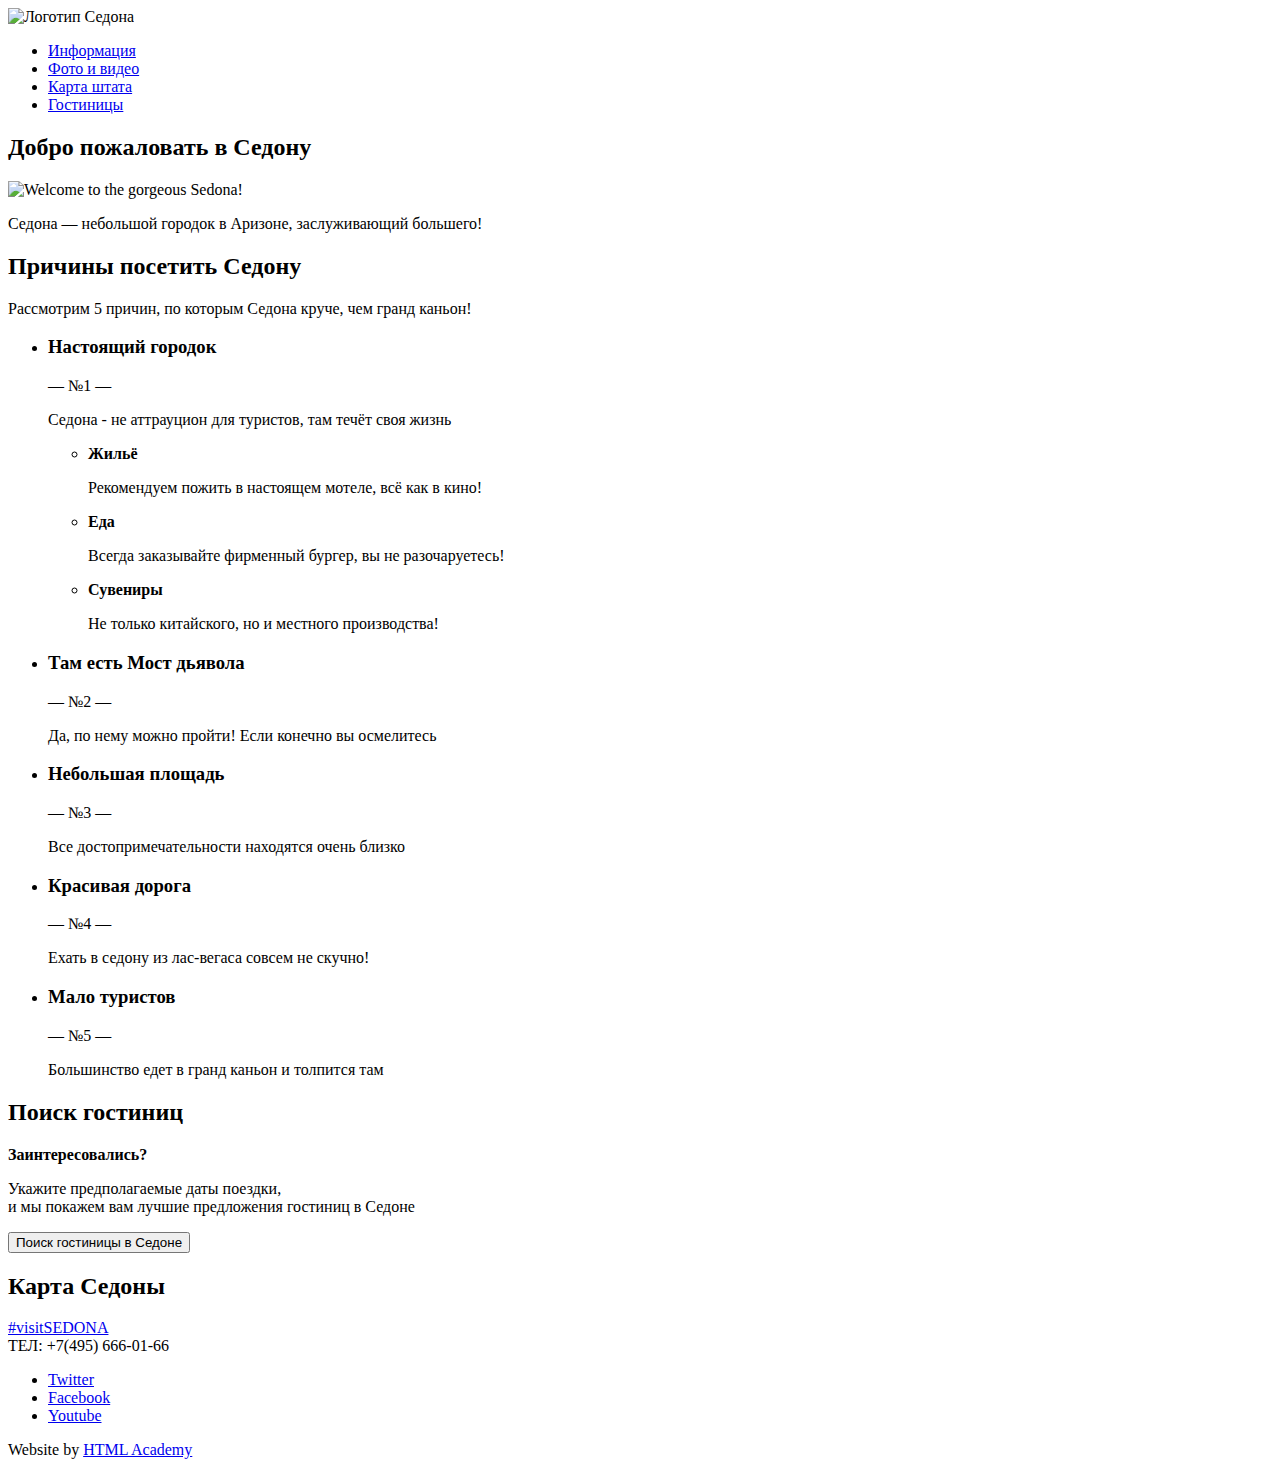
==== index.html @ b5a7c12e "добавляет разметку основных страниц" ====
<!DOCTYPE html>
<html lang="ru">
  <head>
    <meta charset="utf-8">
    <title>HTML Academy: Седона</title>
  </head>
  <body>
    <header>
      <nav>
        <a>
          <img src="img/index-logo.svg" alt="Логотип Седона">
        </a>
        <ul>
          <li><a href="blank.html">Информация</a></li>
          <li><a href="blank.html">Фото и видео</a></li>
          <li><a href="blank.html">Карта штата</a></li>
          <li><a href="hotels.html">Гостиницы</a></li>
        </ul>
      </nav>
    </header>
    <main>
      <section>
        <h2>Добро пожаловать в Седону</h2>
        <img src="img/slogan.png" alt="Welcome to the gorgeous Sedona!">
        <p>Седона — небольшой городок в Аризоне, заслуживающий большего!</p>
      </section>
      <section>
        <h2>Причины посетить Седону</h2>
        <p>Рассмотрим 5 причин, по которым Седона круче, чем гранд каньон!</p>
        <ul>
          <li>
            <h3>Настоящий городок</h3>
            <p>— №1 —</p>
            <p>Седона - не аттрауцион для туристов, там течёт своя жизнь</p>
            <ul>
              <li>
                <b>Жильё</b>
                <p>Рекомендуем пожить в настоящем мотеле, всё как в кино!</p>
              </li>
              <li>
                <b>Еда</b>
                <p>Всегда заказывайте фирменный бургер, вы не разочаруетесь!</p>
              </li>
              <li>
                <b>Сувениры</b>
                <p>Не только китайского, но и местного производства!</p>
              </li>
            </ul>
          </li>
          <li>
            <h3>Там есть Мост дьявола</h3>
            <p>— №2 —</p>
            <p>Да, по нему можно пройти! Если конечно вы осмелитесь</p>
          </li>
          <li>
            <h3>Небольшая площадь</h3>
            <p>— №3 —</p>
            <p>Все достопримечательности находятся очень близко</p>
          </li>
          <li>
            <h3>Красивая дорога</h3>
            <p>— №4 —</p>
            <p>Ехать в седону из лас-вегаса совсем не скучно!</p>
          </li>
          <li>
            <h3>Мало туристов</h3>
            <p>— №5 —</p>
            <p>Большинство едет в гранд каньон и толпится там</p>
          </li>
        </ul>
      </section>
      <section>
        <h2>Поиск гостиниц</h2>
        <b>Заинтересовались?</b>
        <p>Укажите предполагаемые даты поездки,<br> и мы покажем вам лучшие предложения гостиниц в Седоне</p>
        <button type="button">Поиск гостиницы в Седоне</button>
        <form>
          <!--здесь будет форма поиска гостиницы-->
        </form>
      </section>
      <section>
        <h2>Карта Седоны</h2>
      </section>
    </main>
    <footer>
      <p><a href="#">#visitSEDONA</a><br>ТЕЛ: +7(495) 666-01-66</p>
      <div>
        <ul>
          <li>
            <a href="#">Twitter</a>
          </li>
          <li>
            <a href="#">Facebook</a>
          </li>
          <li>
            <a href="#">Youtube</a>
          </li>
        </ul>
      </div>
      <p>Website by <a href="https://htmlacademy.ru">HTML Academy</a></p>
    </footer>
  </body>
</html>
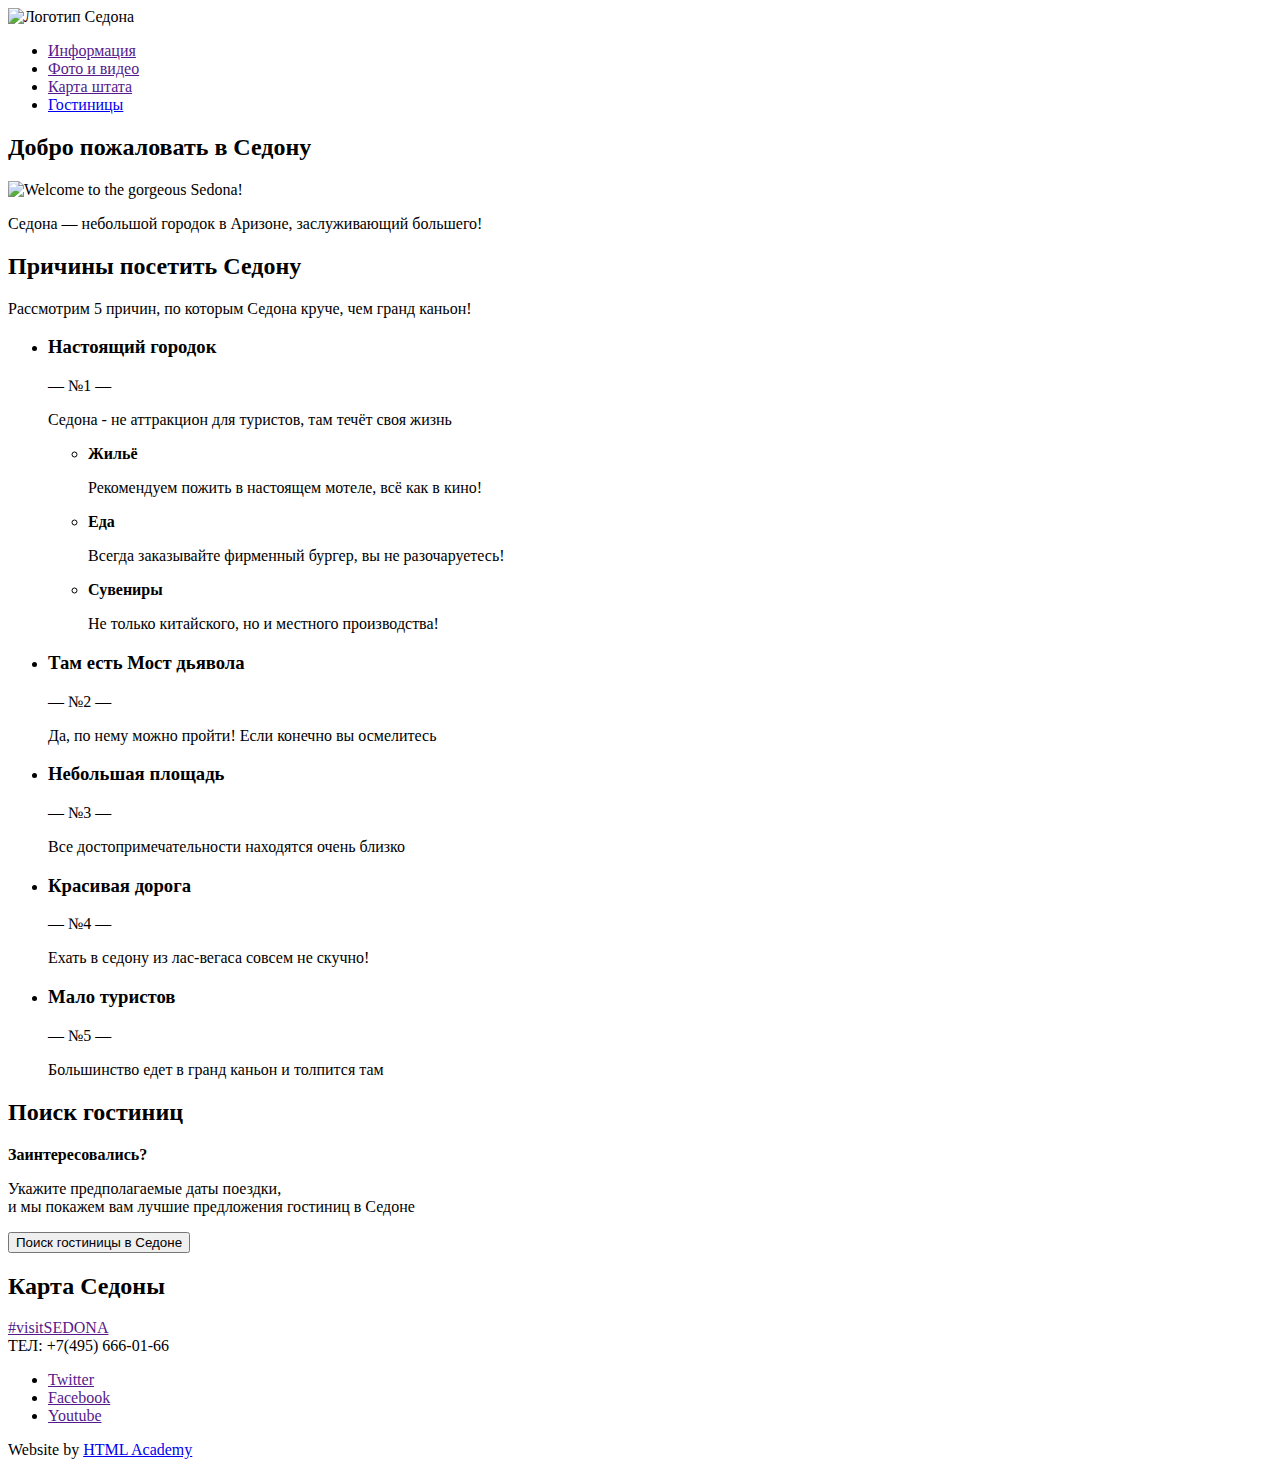
==== commit 894ecacb: "исправляет ссылки, обосабливает текст внутри 1 пункта списка" ====
--- a/index.html
+++ b/index.html
@@ -11,9 +11,9 @@
           <img src="img/index-logo.svg" alt="Логотип Седона">
         </a>
         <ul>
-          <li><a href="blank.html">Информация</a></li>
-          <li><a href="blank.html">Фото и видео</a></li>
-          <li><a href="blank.html">Карта штата</a></li>
+          <li><a href="">Информация</a></li>
+          <li><a href="">Фото и видео</a></li>
+          <li><a href="">Карта штата</a></li>
           <li><a href="hotels.html">Гостиницы</a></li>
         </ul>
       </nav>
@@ -29,9 +29,11 @@
         <p>Рассмотрим 5 причин, по которым Седона круче, чем гранд каньон!</p>
         <ul>
           <li>
-            <h3>Настоящий городок</h3>
-            <p>— №1 —</p>
-            <p>Седона - не аттрауцион для туристов, там течёт своя жизнь</p>
+            <div>
+              <h3>Настоящий городок</h3>
+              <p>— №1 —</p>
+              <p>Седона - не аттракцион для туристов, там течёт своя жизнь</p>
+            </div>
             <ul>
               <li>
                 <b>Жильё</b>
@@ -83,21 +85,21 @@
       </section>
     </main>
     <footer>
-      <p><a href="#">#visitSEDONA</a><br>ТЕЛ: +7(495) 666-01-66</p>
+      <p><a href="">#visitSEDONA</a><br>ТЕЛ: +7(495) 666-01-66</p>
       <div>
         <ul>
           <li>
-            <a href="#">Twitter</a>
+            <a href="">Twitter</a>
           </li>
           <li>
-            <a href="#">Facebook</a>
+            <a href="">Facebook</a>
           </li>
           <li>
-            <a href="#">Youtube</a>
+            <a href="">Youtube</a>
           </li>
         </ul>
       </div>
-      <p>Website by <a href="https://htmlacademy.ru">HTML Academy</a></p>
+      <p>Website by <a href="https://htmlacademy.ru/intensive/htmlcss">HTML Academy</a></p>
     </footer>
   </body>
 </html>
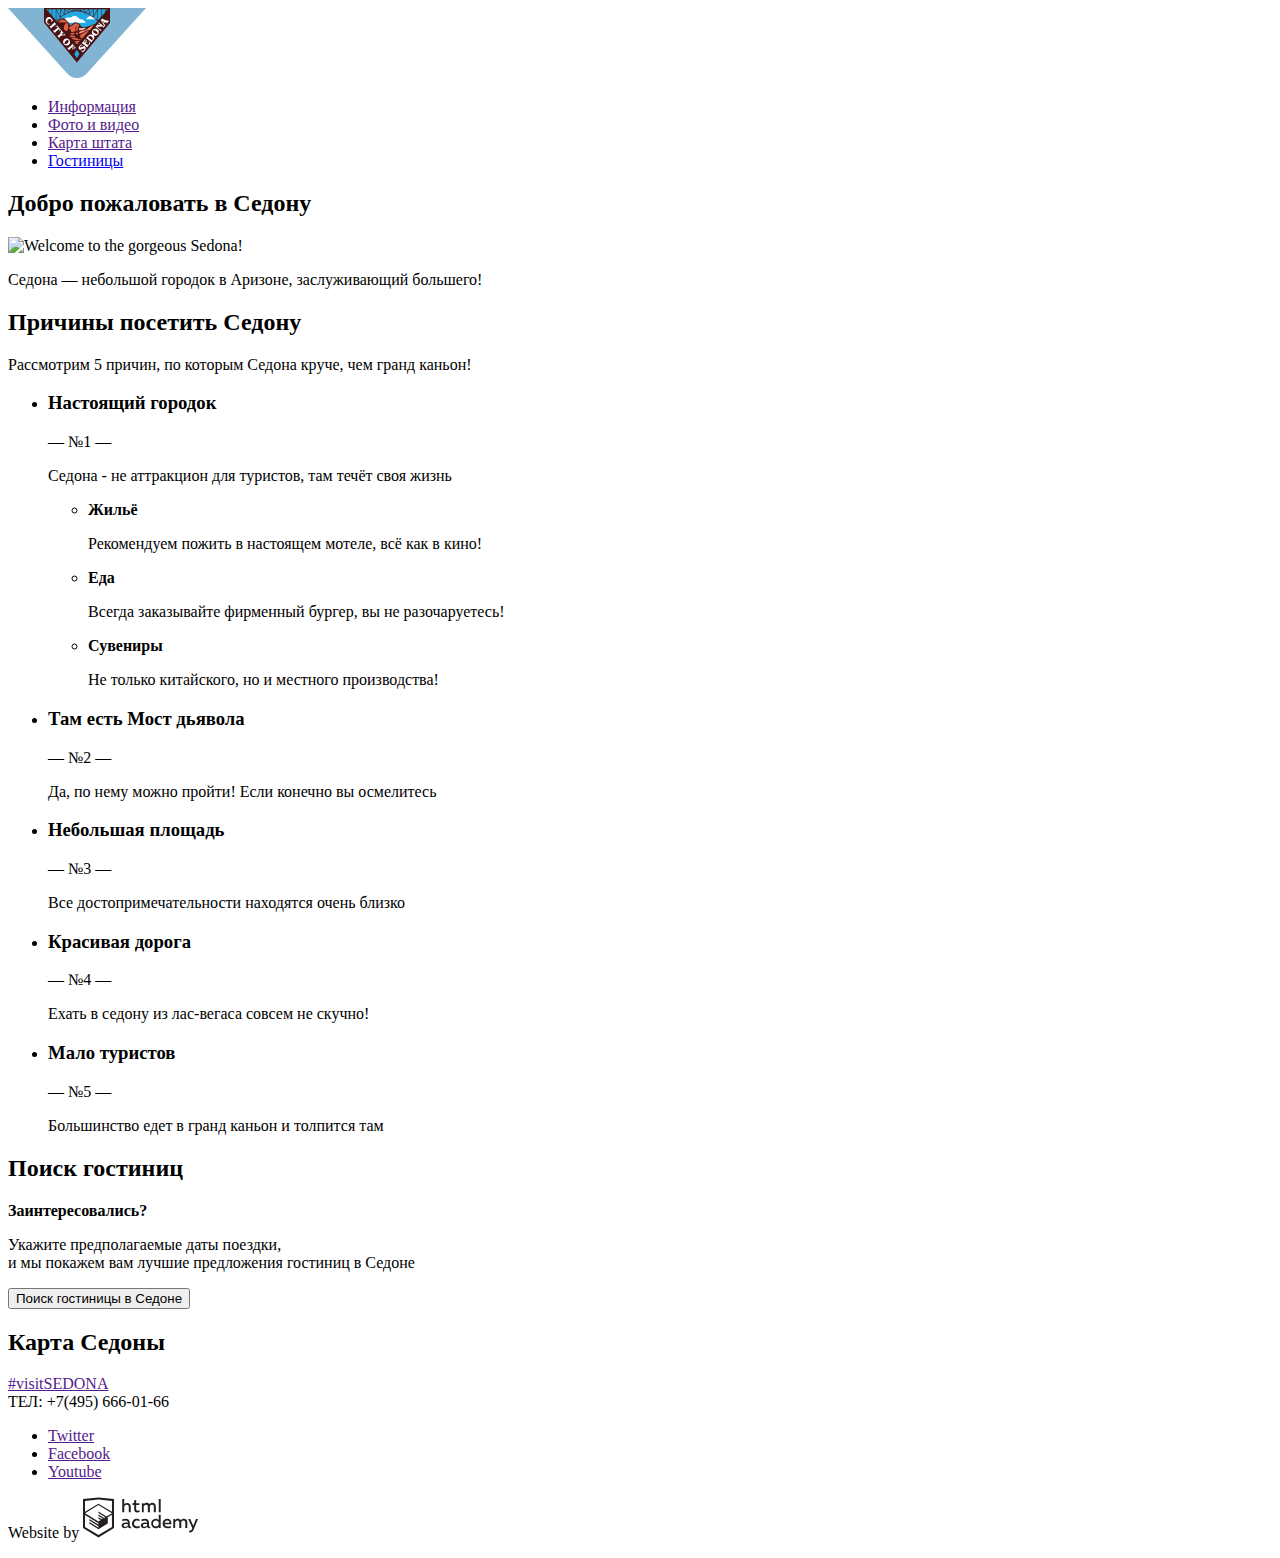
==== commit 6467e7e9: "Добавляет контекстные изображения" ====
--- a/index.html
+++ b/index.html
@@ -8,7 +8,7 @@
     <header>
       <nav>
         <a>
-          <img src="img/index-logo.svg" alt="Логотип Седона">
+          <img src="img/logo.svg" width="138" height="70" alt="Логотип Седона">
         </a>
         <ul>
           <li><a href="">Информация</a></li>
@@ -99,7 +99,7 @@
           </li>
         </ul>
       </div>
-      <p>Website by <a href="https://htmlacademy.ru/intensive/htmlcss">HTML Academy</a></p>
+      <p>Website by <a href="https://htmlacademy.ru/intensive/htmlcss"><img src="img/logo-htmlacademy.svg" width="115" height="41" alt="HTML Academy"></a></p>
     </footer>
   </body>
 </html>
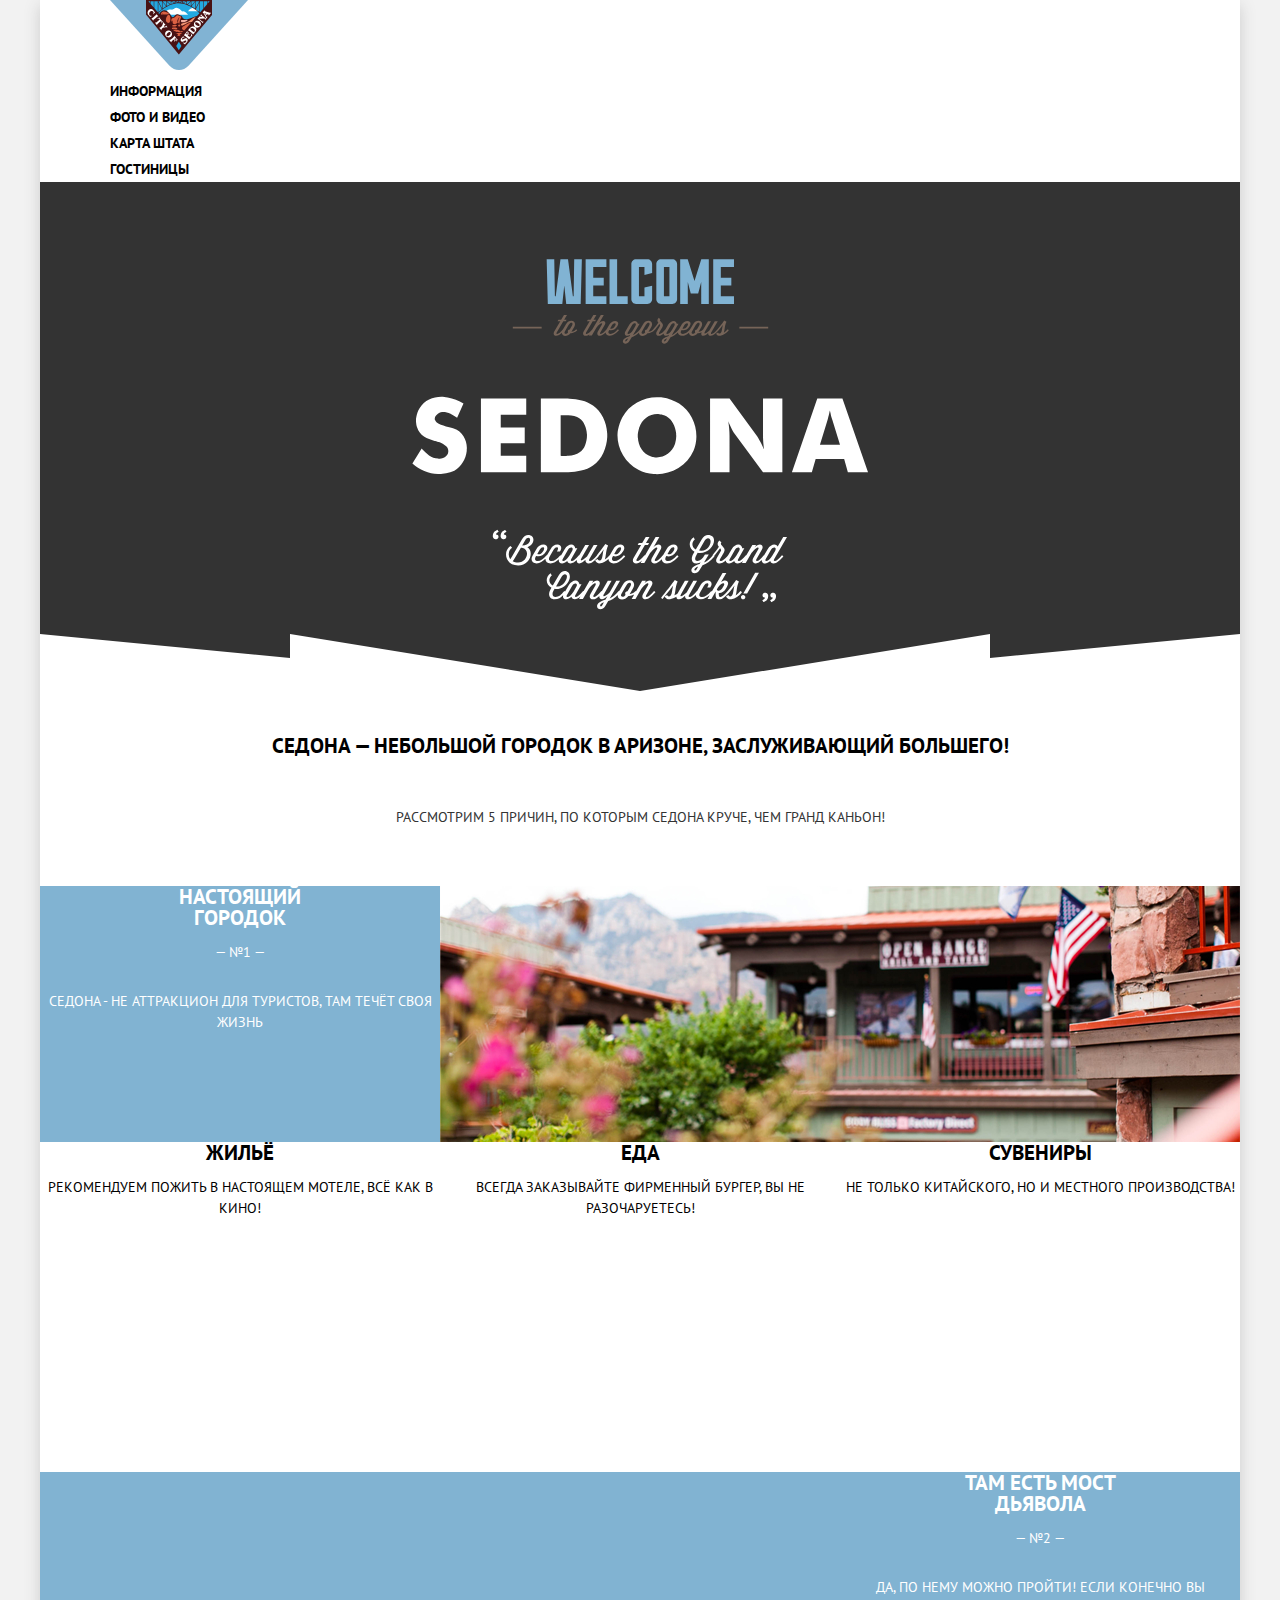
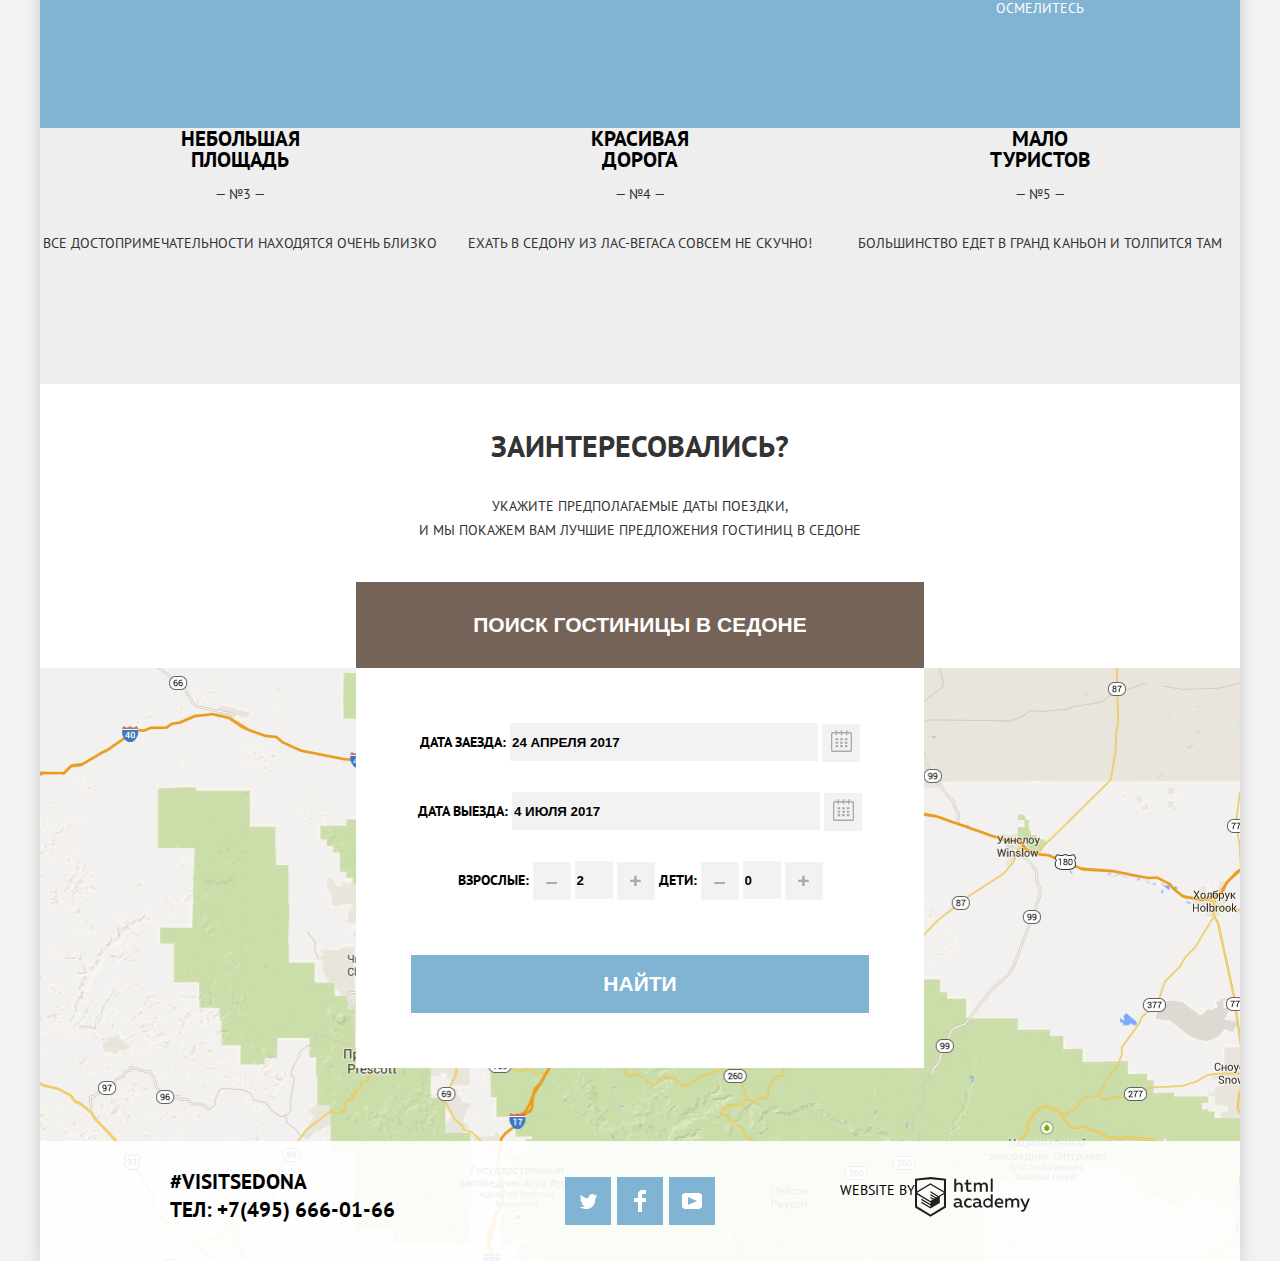
==== commit 053df016: "размечает сетку страниц" ====
--- a/index.html
+++ b/index.html
@@ -1,105 +1,172 @@
 <!DOCTYPE html>
-<html lang="ru">
+<html class="page" lang="ru">
   <head>
     <meta charset="utf-8">
     <title>HTML Academy: Седона</title>
+    <link href="https://fonts.googleapis.com/css2?family=PT+Sans:wght@400;700&display=swap" rel="stylesheet">
+    <link rel="stylesheet" href="css/normalize.css">
+    <link rel="stylesheet" href="css/style.css">
   </head>
-  <body>
-    <header>
-      <nav>
-        <a>
-          <img src="img/logo.svg" width="138" height="70" alt="Логотип Седона">
-        </a>
-        <ul>
-          <li><a href="">Информация</a></li>
-          <li><a href="">Фото и видео</a></li>
-          <li><a href="">Карта штата</a></li>
-          <li><a href="hotels.html">Гостиницы</a></li>
-        </ul>
-      </nav>
+  <body class="page-body">
+    <header class="main-header">
+      <div class="container">
+        <nav class="main-navigation">
+          <a class="main-header-logo">
+            <img src="img/logo.svg" width="138" height="70" alt="Логотип Седона">
+          </a>
+          <ul class="site-navigation">
+            <li><a class="link" href="#">Информация</a></li>
+            <li><a class="link" href="#">Фото и видео</a></li>
+            <li><a class="link" href="#">Карта штата</a></li>
+            <li><a class="link" href="hotels.html">Гостиницы</a></li>
+          </ul>
+        </nav>
+      </div>
     </header>
-    <main>
-      <section>
-        <h2>Добро пожаловать в Седону</h2>
-        <img src="img/slogan.png" alt="Welcome to the gorgeous Sedona!">
-        <p>Седона — небольшой городок в Аризоне, заслуживающий большего!</p>
+    <main class="main-page">
+      <h1 class="visually-hidden">Туризм в городке Седона, Аризона</h1>
+      <section class="promo">
+        <h2 class="visually-hidden">Добро пожаловать в Седону</h2>
+        <img src="img/welcome.svg" width="457" height="351" alt="Welcome to the gorgeous Sedona">
       </section>
-      <section>
-        <h2>Причины посетить Седону</h2>
-        <p>Рассмотрим 5 причин, по которым Седона круче, чем гранд каньон!</p>
-        <ul>
-          <li>
-            <div>
-              <h3>Настоящий городок</h3>
-              <p>— №1 —</p>
-              <p>Седона - не аттракцион для туристов, там течёт своя жизнь</p>
+      <section class="features">
+        <div class="container-page-width">
+          <h2>Седона — небольшой городок в Аризоне, заслуживающий большего!</h2>
+          <p class="reasons">Рассмотрим 5 причин, по которым Седона круче, чем гранд каньон!</p>
+          <ul class="features-list">
+            <li class="features-list-item accented-feature">
+              <div class="feature-text">
+                <h3>Настоящий городок</h3>
+                <p>— №1 —</p>
+                <p>Седона - не аттракцион для туристов, там течёт своя жизнь</p>
+              </div>
+              <ul class="subfeature-list">
+                <li class="subfeature-list-item">
+                  <h4>Жильё</h4>
+                  <p>Рекомендуем пожить в настоящем мотеле, всё как в кино!</p>
+                </li>
+                <li class="subfeature-list-item">
+                  <h4>Еда</h4>
+                  <p>Всегда заказывайте фирменный бургер, вы не разочаруетесь!</p>
+                </li>
+                <li class="subfeature-list-item">
+                  <h4>Сувениры</h4>
+                  <p>Не только китайского, но и местного производства!</p>
+                </li>
+              </ul>
+            </li>
+            <li class="features-list-item accented-feature">
+              <h3>Там есть Мост дьявола</h3>
+              <p>— №2 —</p>
+              <p>Да, по нему можно пройти! Если конечно вы осмелитесь</p>
+           </li>
+            <li class="features-list-item">
+              <h3>Небольшая площадь</h3>
+              <p>— №3 —</p>
+              <p>Все достопримечательности находятся очень близко</p>
+            </li>
+            <li class="features-list-item">
+              <h3>Красивая дорога</h3>
+              <p>— №4 —</p>
+              <p>Ехать в седону из лас-вегаса совсем не скучно!</p>
+            </li>
+            <li class="features-list-item">
+              <h3>Мало туристов</h3>
+              <p>— №5 —</p>
+              <p>Большинство едет в гранд каньон и толпится там</p>
+            </li>
+          </ul>
+        </div>
+      </section>
+      <section class="hotel-search">
+        <div class="container-hotel">
+          <h2 class="visually-hidden">Поиск гостиниц</h2>
+          <b>Заинтересовались?</b>
+          <p>Укажите предполагаемые даты поездки,<br> и мы покажем вам лучшие предложения гостиниц в Седоне</p>
+          <button class="btn btn-1 btn-open-search" type="button">Поиск гостиницы в Седоне</button>
+          <form class="search-form" action="https://echo.htmlacademy.ru/" method="GET">
+            <div class="search-form-fields">
+              <p>
+                <label for="check-in-date">Дата заезда:</label>
+                <input type="text" name="check-in" id="check-in-date" value="24 апреля 2017">
+                <button class="btn btn-calendar" type="button">
+                  <span class="visually-hidden">Календарь</span>
+                  <svg width="21" height="23" viewBox="0 0 21 23">
+                    <path fill="#A9A9A9" d="m16.406,3.02498l2.844999,0c0.966,0 1.749001,0.822 1.749001,1.837l0,16.30202c0,1.015001 -0.783001,1.836 -1.749001,1.836l-17.500999,0c-0.966,0 -1.75,-0.820999 -1.75,-1.836l0,-16.30202c0,-1.015 0.784,-1.837 1.75,-1.837l2.843,0l0,-1.377c0,-0.381 0.294,-0.688996 0.657,-0.688996c0.362,0 0.656,0.307996 0.656,0.688996l0,1.377l3.938,0l0,-1.377c0,-0.381 0.294,-0.688996 0.657001,-0.688996c0.361,0 0.655,0.307996 0.655,0.688996l0,1.377l3.938,0l0,-1.377c0,-0.381 0.293,-0.688996 0.656,-0.688996c0.362,0 0.656,0.307996 0.656,0.688996l0,1.377zm3.1586,18.459019c0.082001,-0.0861 0.1264,-0.201199 0.1234,-0.32l0.000999,0l0,-16.30202c0,-0.253 -0.195999,-0.459 -0.436998,-0.459l-2.845001,0l0,1.378c0,0.381 -0.293999,0.689 -0.655999,0.689c-0.363001,0 -0.656,-0.308 -0.656,-0.689l0,-1.378l-3.938001,0l0,1.378c0,0.381 -0.294,0.689 -0.655,0.689c-0.363,0 -0.657,-0.308 -0.657,-0.689l0,-1.378l-3.938,0l0,1.378c0,0.381 -0.294,0.689 -0.656,0.689c-0.363,0 -0.657,-0.308 -0.657,-0.689l0,-1.378l-2.844,0c-0.24737,0.00655 -0.44304,0.2116 -0.438,0.459l0,16.30202c-0.00504,0.2474 0.19063,0.4524 0.438,0.459l17.500999,0c0.118801,-0.002899 0.2316,-0.052898 0.313601,-0.139z" clip-rule="evenodd" fill-rule="evenodd"/>
+                    <path  fill="#A9A9A9" d="m4.59399,9.2251l2.625,0l0,2.066l-2.625,0l0,-2.066zm0,3.443001l2.625,0l0,2.066999l-2.625,0l0,-2.066999zm2.625,3.444l-2.625,0l0,2.066l2.625,0l0,-2.066zm1.969,0l2.62501,0l0,2.066l-2.62501,0l0,-2.066zm2.62501,-3.444l-2.62501,0l0,2.066999l2.62501,0l0,-2.066999zm-2.62501,-3.443001l2.62501,0l0,2.066l-2.62501,0l0,-2.066zm7.21801,6.887001l-2.625,0l0,2.066l2.625,0l0,-2.066zm-2.625,-3.444l2.625,0l0,2.066999l-2.625,0l0,-2.066999zm2.625,-3.443001l-2.625,0l0,2.066l2.625,0l0,-2.066z" clip-rule="evenodd" fill-rule="evenodd"/>
+                 </svg>
+                </button>
+              </p>
+              <p>
+                <label for="check-out-date">Дата выезда:</label>
+                <input type="text" name="check-out" id="check-out-date" value="4 июля 2017">
+                <button class="btn btn-calendar" type="button">
+                 <span class="visually-hidden">Календарь</span>
+                  <svg width="21" height="23" viewBox="0 0 21 23">
+                    <path fill="#A9A9A9" d="m16.406,3.02498l2.844999,0c0.966,0 1.749001,0.822 1.749001,1.837l0,16.30202c0,1.015001 -0.783001,1.836 -1.749001,1.836l-17.500999,0c-0.966,0 -1.75,-0.820999 -1.75,-1.836l0,-16.30202c0,-1.015 0.784,-1.837 1.75,-1.837l2.843,0l0,-1.377c0,-0.381 0.294,-0.688996 0.657,-0.688996c0.362,0 0.656,0.307996 0.656,0.688996l0,1.377l3.938,0l0,-1.377c0,-0.381 0.294,-0.688996 0.657001,-0.688996c0.361,0 0.655,0.307996 0.655,0.688996l0,1.377l3.938,0l0,-1.377c0,-0.381 0.293,-0.688996 0.656,-0.688996c0.362,0 0.656,0.307996 0.656,0.688996l0,1.377zm3.1586,18.459019c0.082001,-0.0861 0.1264,-0.201199 0.1234,-0.32l0.000999,0l0,-16.30202c0,-0.253 -0.195999,-0.459 -0.436998,-0.459l-2.845001,0l0,1.378c0,0.381 -0.293999,0.689 -0.655999,0.689c-0.363001,0 -0.656,-0.308 -0.656,-0.689l0,-1.378l-3.938001,0l0,1.378c0,0.381 -0.294,0.689 -0.655,0.689c-0.363,0 -0.657,-0.308 -0.657,-0.689l0,-1.378l-3.938,0l0,1.378c0,0.381 -0.294,0.689 -0.656,0.689c-0.363,0 -0.657,-0.308 -0.657,-0.689l0,-1.378l-2.844,0c-0.24737,0.00655 -0.44304,0.2116 -0.438,0.459l0,16.30202c-0.00504,0.2474 0.19063,0.4524 0.438,0.459l17.500999,0c0.118801,-0.002899 0.2316,-0.052898 0.313601,-0.139z" clip-rule="evenodd" fill-rule="evenodd"/>
+                    <path  fill="#A9A9A9" d="m4.59399,9.2251l2.625,0l0,2.066l-2.625,0l0,-2.066zm0,3.443001l2.625,0l0,2.066999l-2.625,0l0,-2.066999zm2.625,3.444l-2.625,0l0,2.066l2.625,0l0,-2.066zm1.969,0l2.62501,0l0,2.066l-2.62501,0l0,-2.066zm2.62501,-3.444l-2.62501,0l0,2.066999l2.62501,0l0,-2.066999zm-2.62501,-3.443001l2.62501,0l0,2.066l-2.62501,0l0,-2.066zm7.21801,6.887001l-2.625,0l0,2.066l2.625,0l0,-2.066zm-2.625,-3.444l2.625,0l0,2.066999l-2.625,0l0,-2.066999zm2.625,-3.443001l-2.625,0l0,2.066l2.625,0l0,-2.066z" clip-rule="evenodd" fill-rule="evenodd"/>
+                 </svg>
+                </button>
+             </p>
+              <p>
+                <label for="adults">Взрослые:</label>
+                <button class="btn btn-controls" type="button">&ndash;</button>
+                <input type="text" name="adults" id="adults" value="2">
+                <button class="btn btn-controls" type="button">&plus;</button>
+
+                <label for="children">Дети:</label>
+                <button class="btn btn-controls" type="button">&ndash;</button>
+                <input type="text" name="children" id="children" value="0">
+                <button class="btn btn-controls" type="button">&plus;</button>
+              </p>
             </div>
-            <ul>
-              <li>
-                <b>Жильё</b>
-                <p>Рекомендуем пожить в настоящем мотеле, всё как в кино!</p>
-              </li>
-              <li>
-                <b>Еда</b>
-                <p>Всегда заказывайте фирменный бургер, вы не разочаруетесь!</p>
-              </li>
-              <li>
-                <b>Сувениры</b>
-                <p>Не только китайского, но и местного производства!</p>
-              </li>
-            </ul>
-          </li>
-          <li>
-            <h3>Там есть Мост дьявола</h3>
-            <p>— №2 —</p>
-            <p>Да, по нему можно пройти! Если конечно вы осмелитесь</p>
-          </li>
-          <li>
-            <h3>Небольшая площадь</h3>
-            <p>— №3 —</p>
-            <p>Все достопримечательности находятся очень близко</p>
-          </li>
-          <li>
-            <h3>Красивая дорога</h3>
-            <p>— №4 —</p>
-            <p>Ехать в седону из лас-вегаса совсем не скучно!</p>
-          </li>
-          <li>
-            <h3>Мало туристов</h3>
-            <p>— №5 —</p>
-            <p>Большинство едет в гранд каньон и толпится там</p>
-          </li>
-        </ul>
+            <button class="btn btn-2" type="submit">Найти</button>
+          </form>
+        </div>
       </section>
-      <section>
-        <h2>Поиск гостиниц</h2>
-        <b>Заинтересовались?</b>
-        <p>Укажите предполагаемые даты поездки,<br> и мы покажем вам лучшие предложения гостиниц в Седоне</p>
-        <button type="button">Поиск гостиницы в Седоне</button>
-        <form>
-          <!--здесь будет форма поиска гостиницы-->
-        </form>
-      </section>
-      <section>
-        <h2>Карта Седоны</h2>
+      <section class="map">
+        <div class="container-page-width">
+          <h2 class="visually-hidden">Карта Седоны</h2>
+          <img src="img/map.png" width="1199" height="594" alt="Карта Седоны и окрестностей">
+        </div>
       </section>
     </main>
-    <footer>
-      <p><a href="">#visitSEDONA</a><br>ТЕЛ: +7(495) 666-01-66</p>
-      <div>
-        <ul>
-          <li>
-            <a href="">Twitter</a>
-          </li>
-          <li>
-            <a href="">Facebook</a>
-          </li>
-          <li>
-            <a href="">Youtube</a>
-          </li>
-        </ul>
+    <footer class="main-footer main-page-footer">
+      <div class="container-page-width">
+        <p class="contacts">
+          <a href="#">#visitSEDONA</a><br>
+          <a href="tel:+74956660166">ТЕЛ: +7(495) 666-01-66</a>
+        </p>
+       <div class="socials">
+          <ul class="socials-list">
+            <li>
+              <a class="btn-2 social-btn" href="#">
+                <span class="visually-hidden">Twitter</span>
+                <svg width="17" height="48" viewBox="0 0 17 16">
+                  <path fill="white" d="m10.95,1.14409c1.685,-0.496 2.984,0.27 3.577,1.179c0.673,-0.231 1.331,-0.481 2.011,-0.708c-0.0131,0.68636 -0.3263,1.33252 -0.857,1.768c0.685,0.17 1.304,-0.491 1.304,-0.491c-0.169,1 -1.006,1.788 -1.563,2.024c-0.231,6.75001 -3.175,11.21701 -10.07702,11.08201l-0.446,0c-0.41,0 -4.164,-0.46 -4.898,-1.887c2.271,0.196 3.893,-0.422 4.693,-1.177c-0.96,-0.3 -2.679,-0.477 -2.979,-2.95001c0.349,0.10601 0.564,0.22801 1.19,0.11901c-1.2,-0.85601 -2.531,-1.57301 -2.457,-3.77301c0.285,0.328 1.067,0.536 1.34,0.472c-0.703,-0.241 -1.97,-3.36 -0.894,-4.952c1.818,1.854 3.735,3.606 7.152,3.773c0.208,-2.293 1.137,-3.83 2.90402,-4.479z"/>
+                </svg>
+              </a>
+            </li>
+            <li>
+              <a class="btn-2 social-btn" href="#">
+                <span class="visually-hidden">Facebook</span>
+                <svg width="12" height="48" viewBox="0 0 12 22">
+                   <path fill="white" d="m12,4l0,-4l-4,0c-2.20914,0 -4,1.79086 -4,4l0,4l-4,0l0,4l4,0l0,10l4,0l0,-10l4,0l0,-4l-4,0l0,-4l4,0z"/>
+                 </svg>
+              </a>
+            </li>
+            <li>
+              <a class="btn-2 social-btn" href="#">
+                <span class="visually-hidden">Youtube</span>
+                <svg width="20" height="48" viewBox="0 0 20 16">
+                  <path fill="#ffffff" d="m3,0l14,0c1.65,0 3,1.35 3,3l0,10c0,1.65 -1.35,3 -3,3l-14,0c-1.65,0 -3,-1.35 -3,-3l0,-10c0,-1.65 1.35,-3 3,-3zm3.027,4.002l0,7.996l8.987,-3.998l-8.987,-3.998z" clip-rule="evenodd" fill-rule="evenodd"/>
+               </svg>
+              </a>
+            </li>
+          </ul>
+        </div>
+        <p class="copyright"><span>Website by </span><a href="https://htmlacademy.ru/intensive/htmlcss"><img src="img/logo-htmlacademy.svg" width="115" height="41" alt="HTML Academy"></a></p>
       </div>
-      <p>Website by <a href="https://htmlacademy.ru/intensive/htmlcss"><img src="img/logo-htmlacademy.svg" width="115" height="41" alt="HTML Academy"></a></p>
     </footer>
   </body>
 </html>
--- a/css/style.css
+++ b/css/style.css
@@ -0,0 +1,683 @@
+:root {
+--basic-black: #000000;
+--basic-dark:  #333333;
+--basic-white: #FFFFFF;
+--basic-white-transparent:rgba(255, 255, 255, 0.3);
+--basic-transparent:rgba(255, 255, 255, 0.9);
+--basic-black-transparent: rgba(0, 0, 0, 0.3);
+
+--basic-gray: #EEEEEE;
+--basic-gray-medium: #EBEBEB;
+--basic-gray-dark :#A9A9A9;
+--basic-gray-extra: #666666;
+--basic-gray-black: #6A6A6A;
+--basic-light:#F2F2F2;
+--basic-gray-srt: #CACACA;
+--basic-gray-inpt: #E5E5E5;
+--basic-shadow: #cccccc;
+
+--basic-blue: #81B3D2;
+--basic-blue-dark: #669EC0;
+--basic-blue-extra: #5496BD;
+
+--basic-brown: #766357;
+--basic-brown-dark: #604E43;
+--basic-brown-extra: #503E33;
+}
+
+.visually-hidden {
+  position: absolute;
+  width: 1px;
+  height: 1px;
+  margin: -1px;
+  border: 0;
+  padding: 0;
+  clip: rect(0 0 0 0);
+  overflow: hidden;
+}
+
+html {
+  background-color: var(--basic-light);
+  height: 100%;
+}
+
+body {
+  min-width: 1200px;
+  padding: 0;
+  margin: 0 40px;
+  font-family: "PT Sans", Arial, sans-serif;
+  font-size: 14px;
+  font-weight: 400;
+  line-height: 21px;
+  text-transform: uppercase;
+  color: var(--basic-dark);
+  background-color: var(--basic-white);
+  box-shadow: 0px 5px 15px var(--basic-shadow);
+}
+
+a {
+  text-decoration: none;
+}
+
+img {
+  max-width: 100%;
+  height: auto;
+}
+
+*, *::after, *::before {
+  box-sizing: border-box;
+}
+
+.page-body {
+  min-height: 100%;
+  display: grid;
+  grid-template-rows: min-content 1fr min-content;
+  align-content: start;
+}
+
+.container {
+  width: 1060px;
+  margin: 0 auto;
+}
+
+.container-page-width {
+  width: 1200px;
+  margin: 0 auto;
+}
+
+.container-hotel {
+  width: 568px;
+  margin: 0 auto;
+}
+
+.main-page {
+  text-align: center;
+}
+
+.main-navigation {
+  font-weight: 700;
+  line-height: 26px;
+}
+
+.site-navigation {
+  list-style: none;
+  padding: 0;
+  margin: 0;
+}
+
+.site-navigation .link,
+.hotels-list .link {
+  color: var(--basic-black);
+}
+
+.site-navigation .link:hover,
+.hotels-list .link:hover {
+  color: var(--basic-blue);
+}
+
+.site-navigation .link:active,
+.hotels-list .link:active {
+  color: var(--basic-black-transparent)
+}
+
+.site-navigation .link:not([href]) {
+  color: var(--basic-brown);
+}
+
+.promo {
+  height: 509px;
+  width: 100%;
+  background-color: var(--basic-dark);
+  background-image:
+    url("../img/Shape.svg"),
+    url("../img/background_photo.jpg");
+  background-repeat: no-repeat;
+  background-size:  100% auto;
+  background-position: bottom;
+  padding-top: 77px;
+}
+
+
+/* блок преимуществ */
+
+.features h2,
+.features h3,
+.features h4 {
+  font-size: 21px;
+  color: var(--basic-black);
+  margin: 0;
+}
+
+.features h2 {
+  line-height: 26px;
+}
+
+.features h3 {
+  width: 151px;
+}
+
+.features {
+  width: 100%;
+  margin-top: 42px;
+  margin-bottom: 50px;
+}
+
+.reasons {
+  margin-top: 48px;
+  margin-bottom: 58px;
+}
+
+.features-list {
+  display: grid;
+  grid-template-columns: repeat(3, 1fr);
+  background-color: var(--basic-gray);
+  list-style: none;
+  padding: 0;
+  margin: 0;
+}
+
+.accented-feature {
+  grid-column: 1 / 4;
+}
+
+.accented-feature,
+.accented-feature h3 {
+  color: var(--basic-white);
+  background-color: var(--basic-blue);
+}
+
+.accented-feature .feature-text {
+  padding-right: 800px;
+}
+
+.accented-feature:nth-child(2) {
+  padding-left: 800px;
+}
+
+.features-list-item,
+.accented-feature .feature-text {
+  min-height: 256px;
+  position: relative;
+}
+
+.accented-feature .feature-text::after {
+  content: "";
+  position: absolute;
+  top: 0;
+  right: 0;
+  width: 800px;
+  height: 100%;
+  background-image: url(../img/image.jpg);
+  background-repeat: no-repeat;
+  background-size: cover;
+}
+
+.accented-feature:nth-child(2)::after {
+  content: "";
+  position: absolute;
+  top: 0;
+  left: 0;
+  width: 800px;
+  height: 100%;
+  background-image: url(../img/image1.jpg);
+  background-repeat: no-repeat;
+  background-size: cover;
+}
+
+.subfeature-list {
+  display: flex;
+  width: auto;
+  flex-wrap: wrap;
+  padding: 0;
+  margin: 0;
+  background-color: var(--basic-white);
+  color: var(--basic-black);
+}
+
+.subfeature-list-item {
+  flex-basis: 400px;
+  flex-grow: 1;
+  min-height: 330px;
+}
+
+.features-list-item,
+.subfeature-list-item,
+.feature-text {
+  display: flex;
+  flex-direction: column;
+  align-items: center;
+}
+
+
+/* поиск отеля */
+
+.container-hotel > p {
+  margin-top: 30px;
+  margin-bottom: 40px;
+}
+
+.hotel-search {
+  line-height: 24px;
+}
+
+.hotel-search b {
+  font-size: 30px;
+}
+
+.btn-open-search {
+  min-height: 86px;
+  width: 100%;
+}
+
+.search-form {
+  position: absolute;
+  width: 568px;
+  padding: 40px 55px;
+  background-color: var(--basic-white);
+}
+
+.search-form p {
+  margin: 15px 0;
+}
+
+.search-form-fields {
+  display: flex;
+  flex-direction: column;
+}
+
+.search-form .btn-2 {
+  margin-top: 40px;
+  margin-bottom: 15px;
+  height: 58px;
+  width: 100%;
+}
+
+.search-form,
+.search-form input {
+  text-transform: uppercase;
+  color: var(--basic-black);
+  font-weight: 700;
+}
+
+.search-form input {
+  height: 38px;
+  width: 308px;
+}
+
+.search-form input[name="adults"],
+.search-form input[name="children"] {
+  width: 38px;
+}
+
+.search-form input,
+.search-form button[type="button"] {
+  background-color: var(--basic-light);
+  border: none;
+}
+
+.search-form input:hover {
+  background-color: var(--basic-gray-medium);
+}
+
+.search-form input:focus {
+  background-color: var(--basic-white);
+  border: 2px solid var(--basic-gray-inpt);
+  outline: none;
+}
+
+.btn {
+  text-transform: uppercase;
+  color: var(--basic-white);
+  font-weight: 700;
+  border: none;
+  text-align: center;
+  vertical-align: middle;
+}
+
+.btn:focus,
+.filter-form input:focus {
+  outline: 1px solid var(--basic-gray-extra);
+  outline-offset: 1px;
+}
+
+.hotel-search .btn {
+  font-size: 21px;
+}
+
+.btn-1 {
+  background-color: var(--basic-brown);
+}
+
+.btn-1:hover {
+  background-color: var(--basic-brown-dark);
+}
+
+.btn-1:active {
+  color: var(--basic-white-transparent);
+  background-color: var(--basic-brown-extra);
+}
+
+.btn-2 {
+  background-color: var(--basic-blue);
+}
+
+.btn-2:hover {
+  background-color: var(--basic-blue-dark);
+}
+
+.btn-2:active {
+  color: var(--basic-white-transparent);
+  background-color: var(--basic-blue-extra);
+}
+
+.btn-controls {
+  color: var(--basic-gray-dark);
+  font-size: 21px;
+  font-weight: 700;
+  width: 38px;
+  height: 38px;
+}
+
+.btn-controls:hover {
+  color: var(--basic-black);
+}
+
+.btn-controls:active {
+  color: var(--basic-blue);
+}
+
+.btn-calendar {
+  height: 38px;
+  width: 38px;
+}
+
+.map {
+  width: 100%;
+  line-height: 0;
+}
+
+.map img {
+  width: 100%;
+}
+
+
+/* футер */
+
+.main-footer {
+  min-height: 120px;
+  color: var(--basic-black);
+  line-height: 26px;
+}
+
+.main-page-footer {
+  background-color: var(--basic-transparent);
+  margin-top: -120px;
+}
+
+.main-footer .container-page-width {
+  display: grid;
+  grid-template-columns: 1fr 1fr 1fr;
+  height: 100%;
+  padding-bottom: 36px;
+  align-items: end;
+}
+
+.contacts {
+  padding-left: 130px;
+  margin: 0;
+}
+
+.contacts a {
+  color: inherit;
+  font-size: 21px;
+  font-weight: 700;
+}
+
+.contacts a:hover {
+  color: var(--basic-blue);
+}
+
+.contacts a:active {
+  color: var(--basic-gray-dark);
+}
+
+.socials {
+  width: 150px;
+  justify-self: center;
+}
+
+.socials-list {
+  display: flex;
+  width: 100%;
+  list-style: none;
+  padding: 0;
+  margin: 0;
+  justify-content: space-between;
+}
+
+.socials .btn-2 {
+  height: 48px;
+  width: 46px;
+  display: inline-block;
+  text-align: center;
+  vertical-align: middle;
+}
+
+.social-btn:focus {
+  outline: 1px solid var(--basic-gray-extra);
+}
+
+.social-btn:active svg {
+  opacity: 0.3;
+}
+
+.copyright {
+  display: flex;
+  margin: 0;
+  padding-right: 100px;
+  text-align: right;
+}
+
+
+/*фильтр гостиниц*/
+
+.filters {
+  color: var(--basic-white);
+  background-image: url(../img/background_hotels.jpg);
+  background-repeat: no-repeat;
+  background-size: cover;
+}
+
+.filter-form {
+  display: grid;
+  min-height: 217px; /*потом убрать*/
+  grid-template-columns: 250px 250px 1fr;
+  grid-template-rows: min-content 1fr;
+  padding-top: 26px;
+  padding-bottom: 31px;
+}
+
+.filter-form > fieldset {
+  grid-row: 1 / 3;
+  display: flex;
+  flex-direction: column;
+  justify-content: space-between;
+}
+
+.filters legend{
+  font-size: 16px;
+  font-weight: 700;
+}
+
+.filters fieldset {
+  border: none;
+  margin: 0;
+  padding: 0;
+}
+
+.filters label {
+  padding-left: 40px;
+}
+
+.cost-filters {
+  grid: 1 / 2;
+  margin-left: auto;
+  width: 318px;
+  padding: 0;
+}
+
+.cost-filters input {
+  width: 70px;
+  border: none;
+  color: white;
+  background-color: transparent;
+}
+
+.cost-fields,
+.filters .btn {
+  height: 36px;
+  font: inherit;
+  border: 2px solid var(--basic-white);
+  border-radius: 2px;
+  background-color: transparent;
+}
+
+.filters .btn {
+  grid-row: 2 / 3;
+  width: 137px;
+  margin-right: 94px;
+  margin-left: auto;
+  align-self: end;
+}
+
+.filters .btn:focus {
+  outline: 1px solid var(--basic-gray-medium);
+}
+
+.filters .btn:hover {
+  color: var(--basic-black);
+  background: var(--basic-white);
+}
+
+.filters .btn:active {
+  background-color: var(--basic-gray);
+}
+
+
+/* сортировка */
+
+.sort-by .container{
+  display: flex;
+  margin-top: 29px;
+  margin-bottom: 31px;
+  font-size: 12px;
+  line-height: 18px;
+  color: var(--basic-black);
+}
+
+.sort-by p,
+.hotels-list-item h3 {
+  margin: 0;
+}
+
+.sort-by span {
+  font-size: 21px;
+  line-height: 26px;
+  font-weight: 700;
+}
+
+.btn-sort {
+  font: inherit;
+  color: var(--basic-black-transparent);
+  text-transform: inherit;
+  background: none;
+  border: none;
+  border-bottom: 1px dashed #81B3D2;
+}
+
+.btn-sort:hover,
+.btn-sort.active {
+  color: var(--basic-blue);
+}
+
+.btn-sort:active {
+  color: var(--basic-black);
+  border: none;
+}
+
+.sort-up path,
+.sort-down path {
+  fill: var(--basic-black-transparent);
+}
+
+.sort-up:hover path,
+.sort-down:hover path {
+  fill: var(--basic-black)
+}
+
+.sort-up:active path,
+.sort-down:active path {
+  fill: var(--basic-blue)
+}
+
+.sort-up,
+.sort-down,
+.btn-sort.active {
+  border: none;
+}
+
+
+/*отели список результатов*/
+
+.hotels-list {
+  display: flex;
+  flex-direction: column;
+  width: auto;
+  list-style: none;
+  padding: 0;
+  margin: 0;
+}
+
+.hotels-list-item {
+  margin-bottom: -1px;
+  border-top: 1px solid var(--basic-gray-srt);
+  border-bottom: 1px solid var(--basic-gray-srt);
+}
+
+.hotels-list-item .container{
+  display: flex;
+  margin-top: 30px;
+  margin-bottom: 30px;
+}
+
+.hotel-photo,
+.sort-by span {
+  flex-basis: 135px;
+  margin-right: 30px;
+}
+
+.hotel-photo {
+  height: 90px;
+}
+
+.rating,
+.sort-direction {
+  flex-basis: 110px;
+}
+
+.hotel-info,
+.sort-attribute {
+  flex-basis: auto;
+  flex-grow: 1;
+}
+
+.hotels-list .link {
+  font-size: 21px;
+  line-height: 26px;
+  font-weight: 700;
+}
+
+.hotel-rating {
+  color: var(--basic-gray-extra);
+  background-color: var(--basic-light)
+}
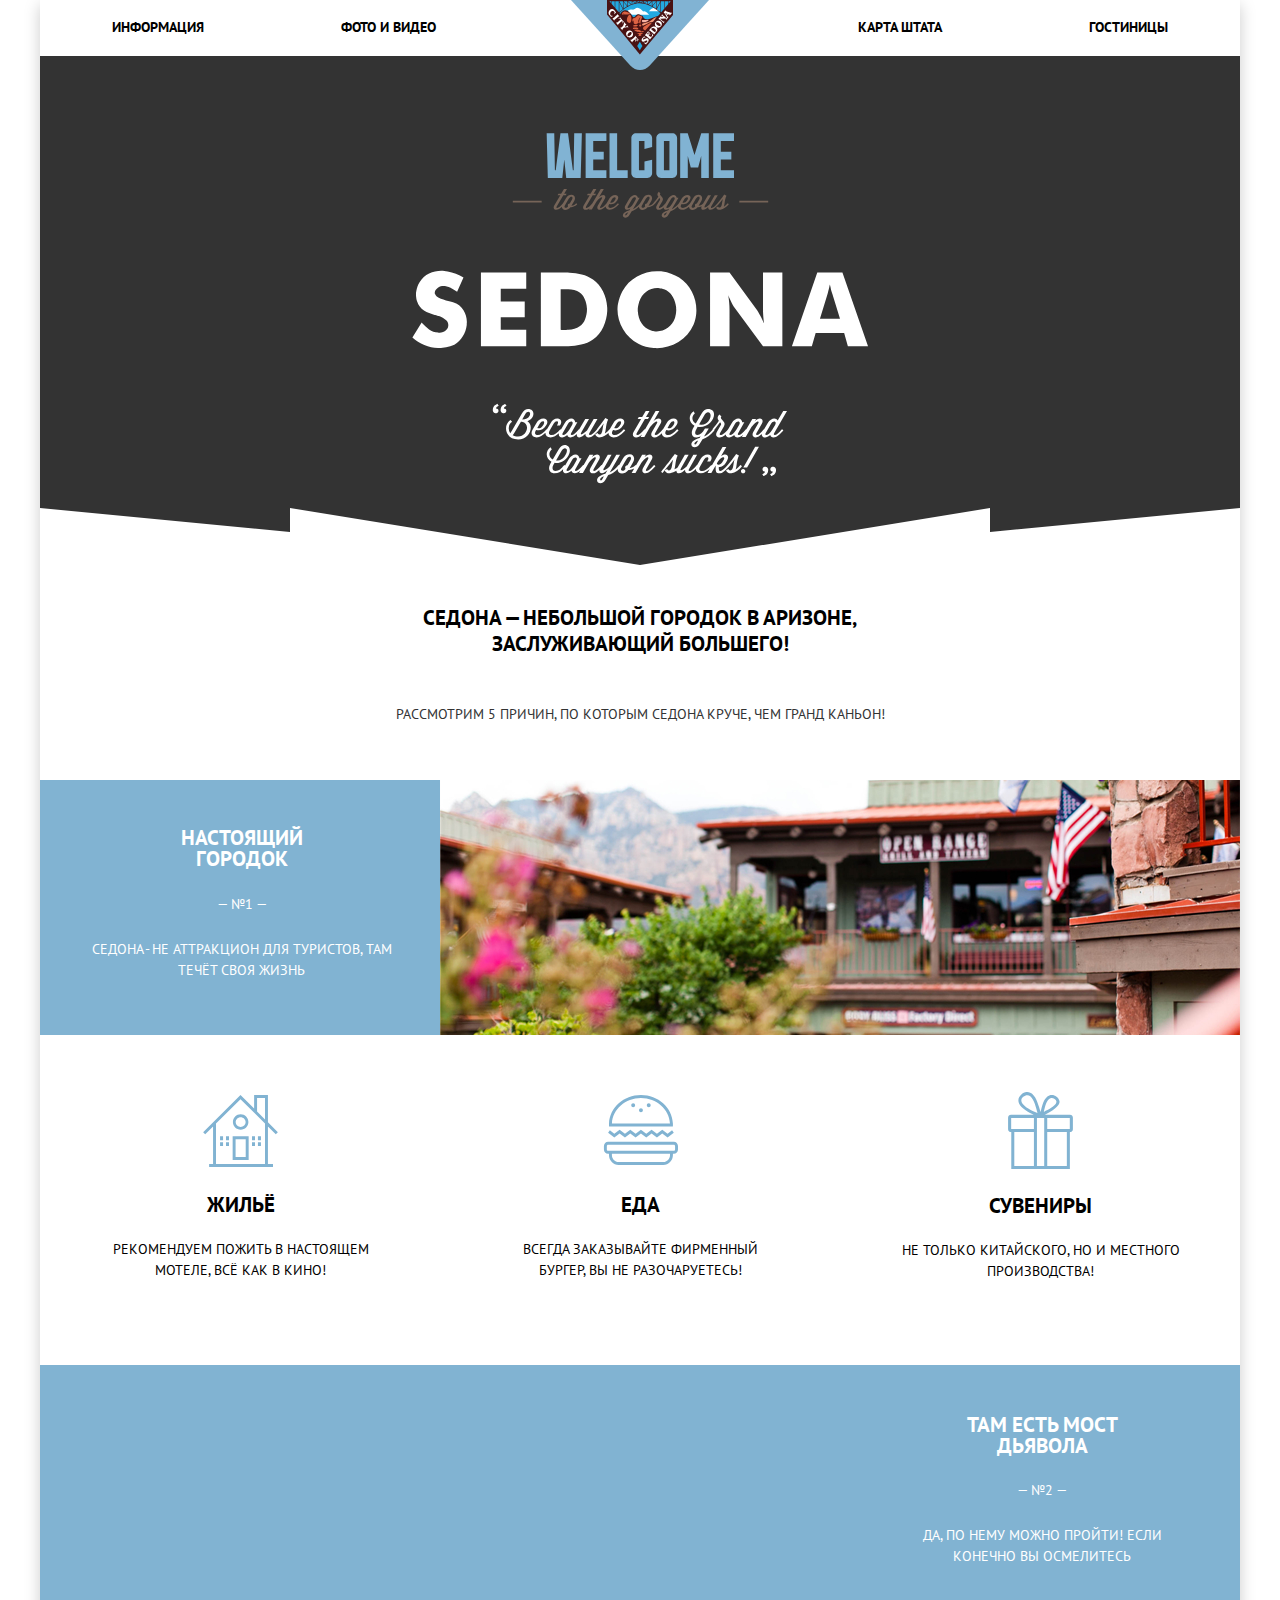
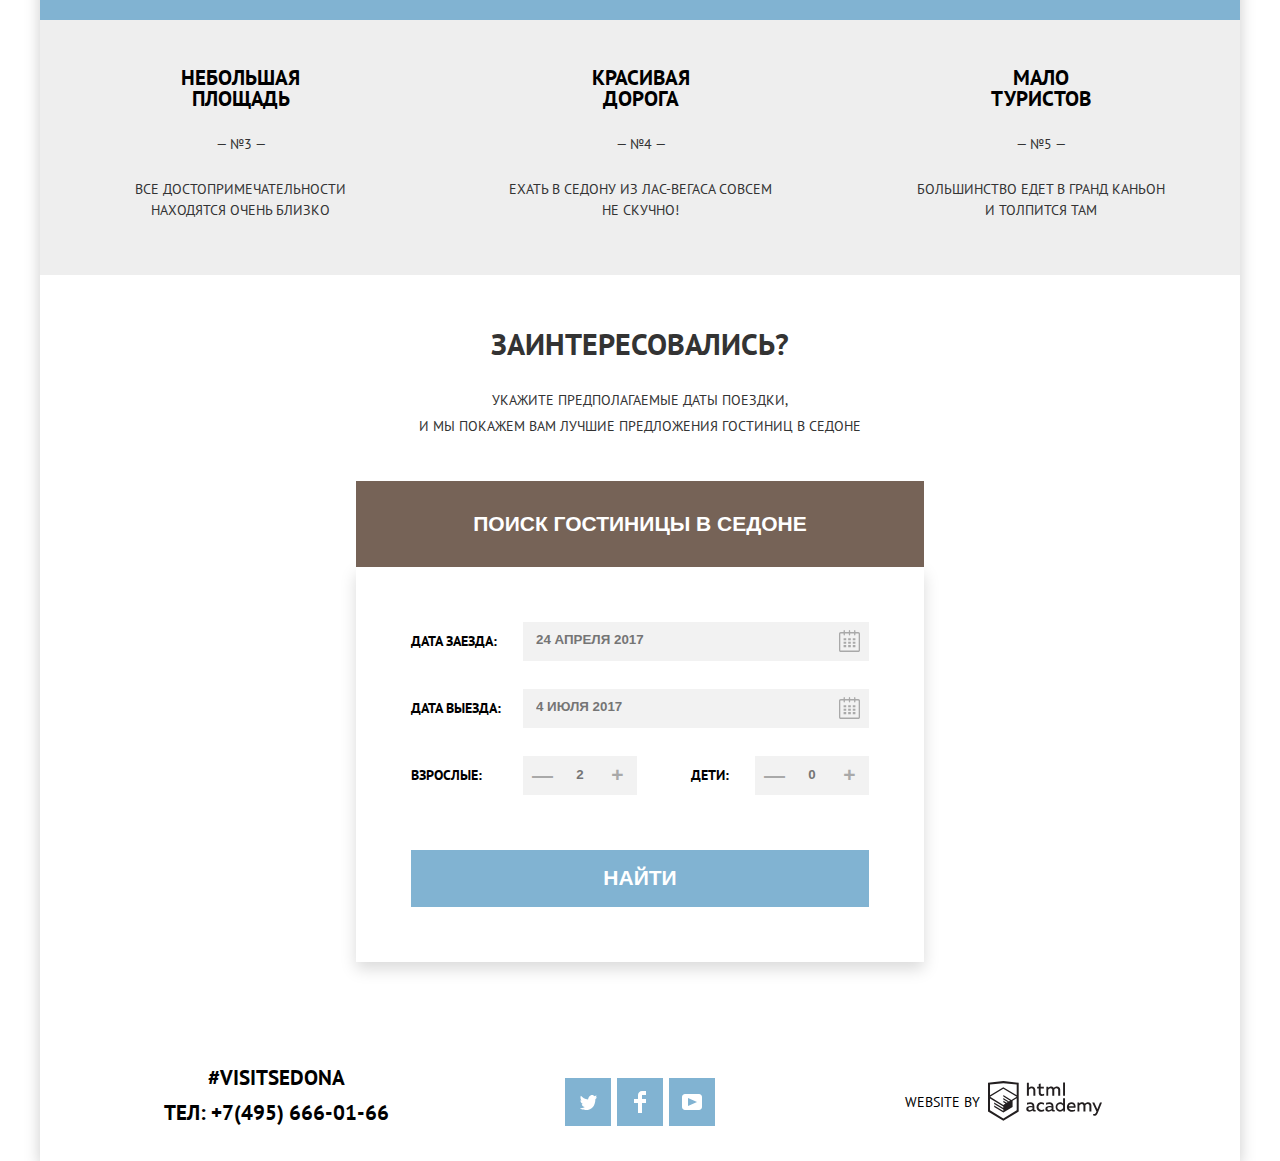
==== commit b74946e2: "Добавляет JavaScript на форму" ====
--- a/index.html
+++ b/index.html
@@ -11,12 +11,14 @@
     <header class="main-header">
       <div class="container">
         <nav class="main-navigation">
-          <a class="main-header-logo">
+          <a class="main-header-logo" >
             <img src="img/logo.svg" width="138" height="70" alt="Логотип Седона">
           </a>
-          <ul class="site-navigation">
+          <ul class="site-navigation nav-left">
             <li><a class="link" href="#">Информация</a></li>
             <li><a class="link" href="#">Фото и видео</a></li>
+          </ul>
+          <ul class="site-navigation nav-right">
             <li><a class="link" href="#">Карта штата</a></li>
             <li><a class="link" href="hotels.html">Гостиницы</a></li>
           </ul>
@@ -30,28 +32,34 @@
         <img src="img/welcome.svg" width="457" height="351" alt="Welcome to the gorgeous Sedona">
       </section>
       <section class="features">
-        <div class="container-page-width">
-          <h2>Седона — небольшой городок в Аризоне, заслуживающий большего!</h2>
+        <div class="container container-page-width">
+          <h2>Седона&thinsp;—&thinsp;небольшой городок в Аризоне, заслуживающий большего!</h2>
           <p class="reasons">Рассмотрим 5 причин, по которым Седона круче, чем гранд каньон!</p>
           <ul class="features-list">
             <li class="features-list-item accented-feature">
               <div class="feature-text">
                 <h3>Настоящий городок</h3>
                 <p>— №1 —</p>
-                <p>Седона - не аттракцион для туристов, там течёт своя жизнь</p>
+                <p>Седона&thinsp;-&thinsp;не аттракцион для туристов, там течёт своя жизнь</p>
               </div>
               <ul class="subfeature-list">
                 <li class="subfeature-list-item">
-                  <h4>Жильё</h4>
-                  <p>Рекомендуем пожить в настоящем мотеле, всё как в кино!</p>
+                  <div class="subfeature-text subfeature-1">
+                    <h4>Жильё</h4>
+                    <p>Рекомендуем пожить в настоящем мотеле, всё как в кино!</p>
+                  </div>
                 </li>
                 <li class="subfeature-list-item">
-                  <h4>Еда</h4>
-                  <p>Всегда заказывайте фирменный бургер, вы не разочаруетесь!</p>
+                  <div class="subfeature-text subfeature-2">
+                    <h4>Еда</h4>
+                    <p>Всегда заказывайте фирменный бургер, вы не разочаруетесь!</p>
+                  </div>
                 </li>
                 <li class="subfeature-list-item">
-                  <h4>Сувениры</h4>
-                  <p>Не только китайского, но и местного производства!</p>
+                  <div class="subfeature-text subfeature-3">
+                    <h4>Сувениры</h4>
+                    <p>Не только китайского, но и местного производства!</p>
+                  </div>
                 </li>
               </ul>
             </li>
@@ -68,73 +76,72 @@
             <li class="features-list-item">
               <h3>Красивая дорога</h3>
               <p>— №4 —</p>
-              <p>Ехать в седону из лас-вегаса совсем не скучно!</p>
+              <p>Ехать в седону из лас-вегаса совсем не&nbsp;скучно!</p>
             </li>
             <li class="features-list-item">
               <h3>Мало туристов</h3>
               <p>— №5 —</p>
-              <p>Большинство едет в гранд каньон и толпится там</p>
+              <p>Большинство едет в гранд каньон и&nbsp;толпится там</p>
             </li>
           </ul>
         </div>
       </section>
       <section class="hotel-search">
-        <div class="container-hotel">
+        <div class="container container-hotel">
           <h2 class="visually-hidden">Поиск гостиниц</h2>
           <b>Заинтересовались?</b>
           <p>Укажите предполагаемые даты поездки,<br> и мы покажем вам лучшие предложения гостиниц в Седоне</p>
           <button class="btn btn-1 btn-open-search" type="button">Поиск гостиницы в Седоне</button>
-          <form class="search-form" action="https://echo.htmlacademy.ru/" method="GET">
-            <div class="search-form-fields">
-              <p>
-                <label for="check-in-date">Дата заезда:</label>
-                <input type="text" name="check-in" id="check-in-date" value="24 апреля 2017">
+          <form class="search-form form-show" action="https://echo.htmlacademy.ru/" method="POST">
+              <label class="label-long" for="check-in-date">Дата заезда:</label>
+              <p class="input-long">
+                <input type="text" name="check-in" id="check-in-date" placeholder="24 апреля 2017">
                 <button class="btn btn-calendar" type="button">
                   <span class="visually-hidden">Календарь</span>
                   <svg width="21" height="23" viewBox="0 0 21 23">
                     <path fill="#A9A9A9" d="m16.406,3.02498l2.844999,0c0.966,0 1.749001,0.822 1.749001,1.837l0,16.30202c0,1.015001 -0.783001,1.836 -1.749001,1.836l-17.500999,0c-0.966,0 -1.75,-0.820999 -1.75,-1.836l0,-16.30202c0,-1.015 0.784,-1.837 1.75,-1.837l2.843,0l0,-1.377c0,-0.381 0.294,-0.688996 0.657,-0.688996c0.362,0 0.656,0.307996 0.656,0.688996l0,1.377l3.938,0l0,-1.377c0,-0.381 0.294,-0.688996 0.657001,-0.688996c0.361,0 0.655,0.307996 0.655,0.688996l0,1.377l3.938,0l0,-1.377c0,-0.381 0.293,-0.688996 0.656,-0.688996c0.362,0 0.656,0.307996 0.656,0.688996l0,1.377zm3.1586,18.459019c0.082001,-0.0861 0.1264,-0.201199 0.1234,-0.32l0.000999,0l0,-16.30202c0,-0.253 -0.195999,-0.459 -0.436998,-0.459l-2.845001,0l0,1.378c0,0.381 -0.293999,0.689 -0.655999,0.689c-0.363001,0 -0.656,-0.308 -0.656,-0.689l0,-1.378l-3.938001,0l0,1.378c0,0.381 -0.294,0.689 -0.655,0.689c-0.363,0 -0.657,-0.308 -0.657,-0.689l0,-1.378l-3.938,0l0,1.378c0,0.381 -0.294,0.689 -0.656,0.689c-0.363,0 -0.657,-0.308 -0.657,-0.689l0,-1.378l-2.844,0c-0.24737,0.00655 -0.44304,0.2116 -0.438,0.459l0,16.30202c-0.00504,0.2474 0.19063,0.4524 0.438,0.459l17.500999,0c0.118801,-0.002899 0.2316,-0.052898 0.313601,-0.139z" clip-rule="evenodd" fill-rule="evenodd"/>
                     <path  fill="#A9A9A9" d="m4.59399,9.2251l2.625,0l0,2.066l-2.625,0l0,-2.066zm0,3.443001l2.625,0l0,2.066999l-2.625,0l0,-2.066999zm2.625,3.444l-2.625,0l0,2.066l2.625,0l0,-2.066zm1.969,0l2.62501,0l0,2.066l-2.62501,0l0,-2.066zm2.62501,-3.444l-2.62501,0l0,2.066999l2.62501,0l0,-2.066999zm-2.62501,-3.443001l2.62501,0l0,2.066l-2.62501,0l0,-2.066zm7.21801,6.887001l-2.625,0l0,2.066l2.625,0l0,-2.066zm-2.625,-3.444l2.625,0l0,2.066999l-2.625,0l0,-2.066999zm2.625,-3.443001l-2.625,0l0,2.066l2.625,0l0,-2.066z" clip-rule="evenodd" fill-rule="evenodd"/>
-                 </svg>
+                  </svg>
                 </button>
               </p>
-              <p>
-                <label for="check-out-date">Дата выезда:</label>
-                <input type="text" name="check-out" id="check-out-date" value="4 июля 2017">
+              <label class="label-long" for="check-out-date">Дата выезда:</label>
+              <p class="input-long">
+                <input type="text" name="check-out" id="check-out-date" placeholder="4 июля 2017">
                 <button class="btn btn-calendar" type="button">
-                 <span class="visually-hidden">Календарь</span>
+                  <span class="visually-hidden">Календарь</span>
                   <svg width="21" height="23" viewBox="0 0 21 23">
                     <path fill="#A9A9A9" d="m16.406,3.02498l2.844999,0c0.966,0 1.749001,0.822 1.749001,1.837l0,16.30202c0,1.015001 -0.783001,1.836 -1.749001,1.836l-17.500999,0c-0.966,0 -1.75,-0.820999 -1.75,-1.836l0,-16.30202c0,-1.015 0.784,-1.837 1.75,-1.837l2.843,0l0,-1.377c0,-0.381 0.294,-0.688996 0.657,-0.688996c0.362,0 0.656,0.307996 0.656,0.688996l0,1.377l3.938,0l0,-1.377c0,-0.381 0.294,-0.688996 0.657001,-0.688996c0.361,0 0.655,0.307996 0.655,0.688996l0,1.377l3.938,0l0,-1.377c0,-0.381 0.293,-0.688996 0.656,-0.688996c0.362,0 0.656,0.307996 0.656,0.688996l0,1.377zm3.1586,18.459019c0.082001,-0.0861 0.1264,-0.201199 0.1234,-0.32l0.000999,0l0,-16.30202c0,-0.253 -0.195999,-0.459 -0.436998,-0.459l-2.845001,0l0,1.378c0,0.381 -0.293999,0.689 -0.655999,0.689c-0.363001,0 -0.656,-0.308 -0.656,-0.689l0,-1.378l-3.938001,0l0,1.378c0,0.381 -0.294,0.689 -0.655,0.689c-0.363,0 -0.657,-0.308 -0.657,-0.689l0,-1.378l-3.938,0l0,1.378c0,0.381 -0.294,0.689 -0.656,0.689c-0.363,0 -0.657,-0.308 -0.657,-0.689l0,-1.378l-2.844,0c-0.24737,0.00655 -0.44304,0.2116 -0.438,0.459l0,16.30202c-0.00504,0.2474 0.19063,0.4524 0.438,0.459l17.500999,0c0.118801,-0.002899 0.2316,-0.052898 0.313601,-0.139z" clip-rule="evenodd" fill-rule="evenodd"/>
                     <path  fill="#A9A9A9" d="m4.59399,9.2251l2.625,0l0,2.066l-2.625,0l0,-2.066zm0,3.443001l2.625,0l0,2.066999l-2.625,0l0,-2.066999zm2.625,3.444l-2.625,0l0,2.066l2.625,0l0,-2.066zm1.969,0l2.62501,0l0,2.066l-2.62501,0l0,-2.066zm2.62501,-3.444l-2.62501,0l0,2.066999l2.62501,0l0,-2.066999zm-2.62501,-3.443001l2.62501,0l0,2.066l-2.62501,0l0,-2.066zm7.21801,6.887001l-2.625,0l0,2.066l2.625,0l0,-2.066zm-2.625,-3.444l2.625,0l0,2.066999l-2.625,0l0,-2.066999zm2.625,-3.443001l-2.625,0l0,2.066l2.625,0l0,-2.066z" clip-rule="evenodd" fill-rule="evenodd"/>
-                 </svg>
+                  </svg>
                 </button>
-             </p>
-              <p>
-                <label for="adults">Взрослые:</label>
-                <button class="btn btn-controls" type="button">&ndash;</button>
-                <input type="text" name="adults" id="adults" value="2">
-                <button class="btn btn-controls" type="button">&plus;</button>
-
-                <label for="children">Дети:</label>
-                <button class="btn btn-controls" type="button">&ndash;</button>
-                <input type="text" name="children" id="children" value="0">
+              </p>
+              <label class="label-short" for="adults">Взрослые:</label>
+              <p class="input-short">
+                <button class="btn btn-controls" type="button">&mdash;</button>
+                <input type="text" name="adults" id="adults" placeholder="2">
                 <button class="btn btn-controls" type="button">&plus;</button>
               </p>
-            </div>
-            <button class="btn btn-2" type="submit">Найти</button>
+              <label class="label-short" for="children">Дети:</label>
+              <p class="input-short">
+                <button class="btn btn-controls" type="button">&mdash;</button>
+                <input type="text" name="children" id="children" placeholder="0">
+                <button class="btn btn-controls" type="button">&plus;</button>
+              </p>
+                 <button class="btn btn-2" type="submit">Найти</button>
           </form>
         </div>
       </section>
       <section class="map">
-        <div class="container-page-width">
+        <div class="container container-page-width">
           <h2 class="visually-hidden">Карта Седоны</h2>
-          <img src="img/map.png" width="1199" height="594" alt="Карта Седоны и окрестностей">
+          <iframe src="https://www.google.com/maps/embed?pb=!1m18!1m12!1m3!1d592581.6683011492!2d-112.04796275425143!3d34.86672504782403!2m3!1f0!2f0!3f0!3m2!1i1024!2i768!4f13.1!3m3!1m2!1s0x872da132f942b00d%3A0x5548c523fa6c8efd!2z0KHQtdC00L7QvdCwLCDQkNGA0LjQt9C-0L3QsCA4NjMzNiwg0KHQqNCQ!5e0!3m2!1sru!2sru!4v1591646645237!5m2!1sru!2sru" tabindex="-1" width="1199" height="594" title="город Седона в штате Аризона вблизи Флагстаффа, 86336, США"></iframe>
         </div>
       </section>
     </main>
     <footer class="main-footer main-page-footer">
-      <div class="container-page-width">
+      <div class="container ">
         <p class="contacts">
-          <a href="#">#visitSEDONA</a><br>
+          <a href="#">#visitSEDONA</a>
           <a href="tel:+74956660166">ТЕЛ: +7(495) 666-01-66</a>
         </p>
        <div class="socials">
@@ -143,7 +150,7 @@
               <a class="btn-2 social-btn" href="#">
                 <span class="visually-hidden">Twitter</span>
                 <svg width="17" height="48" viewBox="0 0 17 16">
-                  <path fill="white" d="m10.95,1.14409c1.685,-0.496 2.984,0.27 3.577,1.179c0.673,-0.231 1.331,-0.481 2.011,-0.708c-0.0131,0.68636 -0.3263,1.33252 -0.857,1.768c0.685,0.17 1.304,-0.491 1.304,-0.491c-0.169,1 -1.006,1.788 -1.563,2.024c-0.231,6.75001 -3.175,11.21701 -10.07702,11.08201l-0.446,0c-0.41,0 -4.164,-0.46 -4.898,-1.887c2.271,0.196 3.893,-0.422 4.693,-1.177c-0.96,-0.3 -2.679,-0.477 -2.979,-2.95001c0.349,0.10601 0.564,0.22801 1.19,0.11901c-1.2,-0.85601 -2.531,-1.57301 -2.457,-3.77301c0.285,0.328 1.067,0.536 1.34,0.472c-0.703,-0.241 -1.97,-3.36 -0.894,-4.952c1.818,1.854 3.735,3.606 7.152,3.773c0.208,-2.293 1.137,-3.83 2.90402,-4.479z"/>
+                  <path fill="#ffffff" d="m10.95,1.14409c1.685,-0.496 2.984,0.27 3.577,1.179c0.673,-0.231 1.331,-0.481 2.011,-0.708c-0.0131,0.68636 -0.3263,1.33252 -0.857,1.768c0.685,0.17 1.304,-0.491 1.304,-0.491c-0.169,1 -1.006,1.788 -1.563,2.024c-0.231,6.75001 -3.175,11.21701 -10.07702,11.08201l-0.446,0c-0.41,0 -4.164,-0.46 -4.898,-1.887c2.271,0.196 3.893,-0.422 4.693,-1.177c-0.96,-0.3 -2.679,-0.477 -2.979,-2.95001c0.349,0.10601 0.564,0.22801 1.19,0.11901c-1.2,-0.85601 -2.531,-1.57301 -2.457,-3.77301c0.285,0.328 1.067,0.536 1.34,0.472c-0.703,-0.241 -1.97,-3.36 -0.894,-4.952c1.818,1.854 3.735,3.606 7.152,3.773c0.208,-2.293 1.137,-3.83 2.90402,-4.479z"/>
                 </svg>
               </a>
             </li>
@@ -151,7 +158,7 @@
               <a class="btn-2 social-btn" href="#">
                 <span class="visually-hidden">Facebook</span>
                 <svg width="12" height="48" viewBox="0 0 12 22">
-                   <path fill="white" d="m12,4l0,-4l-4,0c-2.20914,0 -4,1.79086 -4,4l0,4l-4,0l0,4l4,0l0,10l4,0l0,-10l4,0l0,-4l-4,0l0,-4l4,0z"/>
+                   <path fill="#ffffff" d="m12,4l0,-4l-4,0c-2.20914,0 -4,1.79086 -4,4l0,4l-4,0l0,4l4,0l0,10l4,0l0,-10l4,0l0,-4l-4,0l0,-4l4,0z"/>
                  </svg>
               </a>
             </li>
@@ -165,8 +172,16 @@
             </li>
           </ul>
         </div>
-        <p class="copyright"><span>Website by </span><a href="https://htmlacademy.ru/intensive/htmlcss"><img src="img/logo-htmlacademy.svg" width="115" height="41" alt="HTML Academy"></a></p>
+        <p class="copyright">
+          <span>Website by </span>
+          <a class="link-academy" href="https://htmlacademy.ru/intensive/htmlcss">
+            <svg width="114" height="40" viewBox="0 0 114 40">
+              <path id="svg_1" fill="#231F20" d="m15.5197,0.05737l-0.1688,0l-15.3509,1.66158l0,28.77555l15.3509,9.3437l15.3509,-9.3437l0,-28.77555l-15.1821,-1.66158zm61.4986,1.56448l-1.9307,0l0,13.10925l1.9307,0l0,-13.10925zm-36.1564,0.01079l0,5.13579c0.7512,-0.78203 1.7767,-1.22483 2.8486,-1.23c0.9718,-0.05935 1.9224,0.30652 2.6148,1.00636c0.6924,0.69983 1.0613,1.66765 1.0146,2.66206l0,5.55655l-1.9729,0l0,-5.29761c0.0561,-0.51682 -0.0916,-1.0352 -0.4104,-1.44026c-0.3189,-0.40506 -0.7826,-0.66335 -1.2883,-0.71763l-0.3165,0c-1.0062,0.06189 -1.9197,0.6216 -2.4477,1.49974l0,5.95576l-2.0046,0l0,-13.13076l1.9624,0zm36.1564,28.85106l-1.74081,0l0,-1.4242c-0.79469,1.0758 -2.04749,1.6943 -3.36559,1.6616c-2.43681,-0.1683 -4.32941,-2.2389 -4.32941,-4.7366c0,-2.4978 1.8926,-4.5683 4.32941,-4.7366c1.2076,-0.0427 2.3699,0.4724 3.1652,1.4026l0,-5.33l1.9412,0l0,13.1632zm-29.9527,-1.4242c0.1974,-0.008 0.3927,-0.0443 0.5803,-0.1079l0,1.435c-0.3977,0.1538 -0.8199,0.2306 -1.245,0.2266c-0.7527,0.0637 -1.4615,-0.3703 -1.7619,-1.079c-0.9354,0.7758 -2.1088,1.1885 -3.3129,1.1653c-1.5931,0 -3.0701,-0.8955 -3.0701,-2.7513c0,-2.2982 2.1101,-3.0103 3.9142,-3.0103c0.77,0.0126 1.5368,0.1029 2.2894,0.2697l0,-0.3236c0,-1.079 -0.8018,-1.9098 -2.3105,-1.9098c-1.0906,0.0022 -2.1687,0.2374 -3.1652,0.6905l0,-1.8342c1.0839,-0.3795 2.2201,-0.5799 3.3656,-0.5934c2.4899,0 4.0198,1.2084 4.0198,3.9382l0,3.2368c-0.0147,0.1547 0.0317,0.3089 0.1288,0.4285c0.097,0.1195 0.2368,0.1944 0.3881,0.2081l0.1794,0l0,0.0108zm-6.7945,-1.2192c0.0269,0.3887 0.205,0.7502 0.4944,1.0037c0.2895,0.2534 0.6662,0.3777 1.046,0.345l0.116,0c0.9544,0.0016 1.8698,-0.3868 2.5427,-1.079l0,-1.5321c-0.6282,-0.1365 -1.2676,-0.2124 -1.9097,-0.2266c-1.055,0 -2.2788,0.3561 -2.2788,1.489l-0.0106,0zm15.7518,-5.9019c-0.8267,-0.4752 -1.7633,-0.7138 -2.7114,-0.6905l-0.3693,0c-1.209,0.0394 -2.3531,0.5687 -3.1803,1.4713c-0.8272,0.9026 -1.2696,2.1044 -1.2298,3.3408l0,0.4424c0.1636,2.498 2.2729,4.3897 4.7161,4.2294c1.0037,0.0237 1.9995,-0.1866 2.9119,-0.615l0,-1.845c-0.7832,0.4497 -1.6656,0.6873 -2.5638,0.6906c-1.0764,0.0664 -2.1,-0.4831 -2.6578,-1.4268c-0.5579,-0.9438 -0.5579,-2.1261 0,-3.0698c0.5578,-0.9438 1.5814,-1.4933 2.6578,-1.4268c0.8647,-0.0033 1.7103,0.2599 2.4266,0.7552l0,-1.8558zm10.1285,7.1211c0.1974,-0.008 0.3927,-0.0443 0.5803,-0.1079l0,1.435c-0.3977,0.1538 -0.8199,0.2306 -1.245,0.2266c-0.7527,0.0637 -1.4615,-0.3703 -1.7619,-1.079c-0.9354,0.7758 -2.1088,1.1885 -3.3129,1.1653c-1.5931,0 -3.0702,-0.8955 -3.0702,-2.7513c0,-2.2982 2.1101,-3.0103 3.9143,-3.0103c0.7699,0.0126 1.5368,0.1029 2.2894,0.2697l0,-0.3236c0,-1.079 -0.8018,-1.9098 -2.3105,-1.9098c-1.0906,0.0022 -2.1687,0.2374 -3.1652,0.6905l0,-1.8342c1.0839,-0.3795 2.22,-0.5799 3.3656,-0.5934c2.4899,0 4.0197,1.2084 4.0197,3.9382l0,3.2368c-0.0146,0.1547 0.0318,0.3089 0.1288,0.4285c0.0971,0.1195 0.2369,0.1944 0.3882,0.2081l0.1794,0l0,0.0108zm-6.2964,-0.2114c-0.2918,-0.2538 -0.4713,-0.617 -0.4981,-1.0078l0.0211,0c0,-1.1329 1.1605,-1.489 2.2789,-1.489c0.6421,0.0142 1.2814,0.0901 1.9096,0.2266l0,1.5321c-0.6728,0.6922 -1.5883,1.0806 -2.5426,1.079l-0.1161,0c-0.3815,0.0357 -0.7609,-0.0871 -1.0528,-0.3409zm9.4721,-2.9176c0,-1.6446 1.3037,-2.9779 2.9119,-2.9779l0.0211,0.054c1.2141,0 2.3141,0.7316 2.8064,1.8666l0,2.1579c-0.4809,1.156 -1.5992,1.8985 -2.8275,1.8773c-1.6082,0 -2.9119,-1.3332 -2.9119,-2.9779zm14.0215,-4.6826c3.4922,0 4.7055,2.8916 4.1358,5.4918l-6.5624,0c0.2216,1.6185 1.7619,2.2766 3.3656,2.2766c0.9633,0.0033 1.9151,-0.2142 2.7853,-0.6366l0,1.7264c-0.9993,0.436 -2.079,0.6458 -3.1651,0.615c-2.6693,0 -5.0115,-1.5321 -5.0115,-4.769c-0.0601,-1.2019 0.3519,-2.3785 1.1445,-3.268c0.79259,-0.8896 1.9,-1.4183 3.0757,-1.4686l0.2321,0l0,0.0324zm-2.4793,3.9274c0.1011,-1.3516 1.2523,-2.3649 2.5743,-2.2658l0.0422,0c0.6206,-0.0564 1.2338,0.1705 1.6754,0.62c0.4416,0.4495 0.6663,1.0756 0.614,1.7105l-4.9059,0l0,-0.0647zm8.6197,5.2868l0,-8.966l1.7408,0l0,1.0789c0.7479,-0.8553 1.8112,-1.3521 2.93301,-1.3703c1.13229,-0.0719 2.2084,0.5116 2.78539,1.5106c0.7925,-0.8818 1.89951,-1.3992 3.0698,-1.435c0.93401,-0.0476 1.841,0.3208 2.48901,1.0098c0.647,0.6891 0.97099,1.6312 0.88699,2.5831l0,5.6105l-2.004,0l0,-5.5566c0.047,-0.4537 -0.084,-0.908 -0.366,-1.2624c-0.28101,-0.3543 -0.688,-0.5795 -1.1323,-0.6257l-0.2743,0c-0.8662,0.0551 -1.6649,0.497 -2.1839,1.2084l0,6.2363l-2.0046,0l0,-5.5566c0.0439,-0.4571 -0.0932,-0.9132 -0.3808,-1.266c-0.28751,-0.3529 -0.7014,-0.5731 -1.149,-0.6114l-0.211,0c-0.94151,0.0847 -1.7966,0.5952 -2.3317,1.3919l0,6.0745l-1.8252,0l-0.0422,-0.054zm24.488,-8.9876l-2.005,0l-2.648,6.7973l-3.018,-6.7865l-2.11,0l4.221,9.0631l-0.18,0.4532c-0.517,1.3595 -1.234,2.05 -2.184,2.05c-0.303,0.0032 -0.606,-0.0404 -0.897,-0.1295l0,1.694c0.38,0.0964 0.77,0.1471 1.161,0.151c1.329,0 2.585,-0.7445 3.534,-3.0858l4.126,-10.2068zm-61.288,-15.68792l0,-3.23684l-1.9624,0.46395l0,2.71895l-1.5826,0l0,1.75868l1.6459,0l0,4.49918c-0.0668,0.8265 0.2345,1.6396 0.8201,2.2133c0.5855,0.5737 1.3928,0.8467 2.1973,0.743c0.7923,0.0067 1.5802,-0.1209 2.3317,-0.3776l0,-1.7263c-0.5663,0.2352 -1.1718,0.3561 -1.783,0.3561c-1.1395,0 -1.667,-0.3885 -1.667,-1.5753l0,-4.1108l3.1651,0l0,-1.72632l-3.1651,0zm5.6972,8.96602l0,-8.99839l1.7514,0l0,1.07895c0.7435,-0.85661 1.8027,-1.35716 2.9225,-1.38105c1.1023,-0.07112 2.1545,0.47931 2.7431,1.435c0.7926,-0.88177 1.8996,-1.39917 3.0702,-1.435c0.9404,-0.03749 1.8499,0.34648 2.4906,1.05142c0.6406,0.70493 0.9486,1.66065 0.8433,2.617l0,5.62127l-2.0045,0l0,-5.55653c0.0471,-0.45376 -0.0844,-0.90806 -0.36549,-1.2624c-0.2812,-0.35434 -0.6888,-0.57953 -1.13271,-0.62576l-0.2427,0c-0.8662,0.05517 -1.6649,0.49709 -2.1839,1.20842l0,6.23627l-2.0046,0l0,-5.55653c0.0472,-0.45376 -0.0843,-0.90806 -0.3655,-1.2624c-0.2811,-0.35434 -0.6888,-0.57953 -1.1327,-0.62576l-0.2426,0c-0.9415,0.0847 -1.7966,0.59518 -2.3317,1.39184l0,6.07445l-1.8147,0l0,-0.0108zm-29.689,14.5507l0.0106,-0.0065l-0.0106,0.0216l0,-0.0151zm0,-11.9828l0,11.9828l-13.3463,8.1288l-13.34631,-8.1137l0,-11.8037l13.28301,8.0921l0,1.4243l-9.10503,-5.5027l0,1.4134l9.15783,5.6214l0,1.4997l-9.14728,-5.5674l0,1.4566l9.15778,5.6213l9.2317,-5.6537l0,-6.1068l4.1146,-2.4924zm0.0106,-1.5429l-3.6716,2.1579l-1.688,1.079l-8.0395,-4.9308l0,1.4134l6.8473,4.2295l-0.1477,0.0971l-1.0551,0.5826l-5.6656,-3.4526l0,1.4458l4.4734,2.7189l-1.055,0.7229l-3.3762,-2.05l0,1.4134l2.2156,1.3379l-2.2472,1.3595l-13.18811,-8.0381l13.19861,-8.13531l13.3991,8.04891zm-13.4202,-9.50549l13.4202,8.08129l0,-10.78945l-13.3463,-1.435l-13.34636,1.435l0,10.78945l13.27246,-8.08129z" clip-rule="evenodd" fill-rule="evenodd"/>
+            </svg>
+          </a>
+        </p>
       </div>
     </footer>
+    <script src="js/script.js"></script>
   </body>
 </html>
--- a/css/style.css
+++ b/css/style.css
@@ -5,6 +5,8 @@
 --basic-white-transparent:rgba(255, 255, 255, 0.3);
 --basic-transparent:rgba(255, 255, 255, 0.9);
 --basic-black-transparent: rgba(0, 0, 0, 0.3);
+--basic-shadow-transparent: rgba(171, 171, 171, 0.3);
+--basic-shadow-form: rgba(0, 1, 1, 0.15);
 
 --basic-gray: #EEEEEE;
 --basic-gray-medium: #EBEBEB;
@@ -15,6 +17,7 @@
 --basic-gray-srt: #CACACA;
 --basic-gray-inpt: #E5E5E5;
 --basic-shadow: #cccccc;
+--basic-gray-academy: #BDBBBC;
 
 --basic-blue: #81B3D2;
 --basic-blue-dark: #669EC0;
@@ -23,6 +26,8 @@
 --basic-brown: #766357;
 --basic-brown-dark: #604E43;
 --basic-brown-extra: #503E33;
+
+--basic-error: #f2dcdc;
 }
 
 .visually-hidden {
@@ -37,7 +42,7 @@
 }
 
 html {
-  background-color: var(--basic-light);
+  background-color: var(--basic-white);
   height: 100%;
 }
 
@@ -52,7 +57,7 @@
   text-transform: uppercase;
   color: var(--basic-dark);
   background-color: var(--basic-white);
-  box-shadow: 0px 5px 15px var(--basic-shadow);
+  box-shadow: 0px 5px 15px 0 var(--basic-shadow);
 }
 
 a {
@@ -69,10 +74,10 @@
 }
 
 .page-body {
-  min-height: 100%;
   display: grid;
   grid-template-rows: min-content 1fr min-content;
   align-content: start;
+  min-height: 100%;
 }
 
 .container {
@@ -82,12 +87,10 @@
 
 .container-page-width {
   width: 1200px;
-  margin: 0 auto;
 }
 
 .container-hotel {
   width: 568px;
-  margin: 0 auto;
 }
 
 .main-page {
@@ -95,18 +98,54 @@
 }
 
 .main-navigation {
+  display: grid;
+  grid-template-columns: 1fr min-content 1fr;
+  gap: 3px;
+  line-height: 26px;
   font-weight: 700;
-  line-height: 26px;
 }
 
 .site-navigation {
+  display: flex;
+  flex-wrap: wrap;
+  min-height: 56px;
+  padding: 0;
+  margin: 0;
+  align-items: center;
   list-style: none;
-  padding: 0;
-  margin: 0;
+}
+
+.site-navigation li {
+  flex-basis: 100px;
+  flex-grow: 1;
+  padding-bottom: 3px;
+  margin-right: 10px;
+}
+
+.nav-right li {
+  margin: 0;
+  margin-left: 7px;
+  text-align: right;
+}
+
+.nav-right li:first-child {
+  margin-right: -5px;
+}
+
+.main-header-logo {
+  position: relative;
+  grid-column: 2 / 3;
+  grid-row: 1 / -1;
+  width: 138px;
+}
+
+.main-header-logo img {
+  position: absolute;
 }
 
 .site-navigation .link,
 .hotels-list .link {
+  padding: 2px;
   color: var(--basic-black);
 }
 
@@ -127,6 +166,8 @@
 .promo {
   height: 509px;
   width: 100%;
+  padding-top: 77px;
+  margin-bottom: 40px;
   background-color: var(--basic-dark);
   background-image:
     url("../img/Shape.svg"),
@@ -134,7 +175,6 @@
   background-repeat: no-repeat;
   background-size:  100% auto;
   background-position: bottom;
-  padding-top: 77px;
 }
 
 
@@ -143,13 +183,25 @@
 .features h2,
 .features h3,
 .features h4 {
+  margin: 0;
   font-size: 21px;
   color: var(--basic-black);
-  margin: 0;
-}
-
-.features h2 {
+}
+
+.features-list p{
+  margin: 0px;
+  margin-top: 24px;
+}
+
+.features h2,
+.reasons {
+  width: 520px;
+  margin: 0 auto 44px auto;
   line-height: 26px;
+}
+
+.reasons {
+  margin-bottom: 53px;
 }
 
 .features h3 {
@@ -158,22 +210,16 @@
 
 .features {
   width: 100%;
-  margin-top: 42px;
-  margin-bottom: 50px;
-}
-
-.reasons {
-  margin-top: 48px;
-  margin-bottom: 58px;
+  margin-bottom: 56px;
 }
 
 .features-list {
   display: grid;
   grid-template-columns: repeat(3, 1fr);
+  padding: 0;
+  margin: 0;
   background-color: var(--basic-gray);
   list-style: none;
-  padding: 0;
-  margin: 0;
 }
 
 .accented-feature {
@@ -186,18 +232,10 @@
   background-color: var(--basic-blue);
 }
 
-.accented-feature .feature-text {
-  padding-right: 800px;
-}
-
-.accented-feature:nth-child(2) {
-  padding-left: 800px;
-}
-
 .features-list-item,
 .accented-feature .feature-text {
-  min-height: 256px;
   position: relative;
+  min-height: 255px;
 }
 
 .accented-feature .feature-text::after {
@@ -226,12 +264,13 @@
 
 .subfeature-list {
   display: flex;
+  flex-wrap: wrap;
   width: auto;
-  flex-wrap: wrap;
   padding: 0;
   margin: 0;
+  color: var(--basic-black);
+  list-style: none;
   background-color: var(--basic-white);
-  color: var(--basic-black);
 }
 
 .subfeature-list-item {
@@ -240,24 +279,65 @@
   min-height: 330px;
 }
 
-.features-list-item,
-.subfeature-list-item,
+.features-list-item:not(:first-child),
+.subfeature-text,
 .feature-text {
   display: flex;
   flex-direction: column;
+  padding: 47px 57px 54px 58px;
   align-items: center;
-}
-
+  justify-content: space-between;
+}
+
+.accented-feature .feature-text {
+  padding-right: 847px;
+  padding-left: 50px;
+}
+
+.accented-feature:nth-child(2) {
+  padding: 49px 47px 53px 851px;
+}
+
+.subfeature-text {
+  height: 100%;
+  justify-content: flex-start;
+  padding-top: 60px;
+  padding-bottom: 83px;
+}
+
+.subfeature-text::before {
+  content: "";
+  height: 78px;
+  width: 75px;
+  margin-bottom: 21px;
+  background-repeat: no-repeat;
+  background-size: contain;
+}
+
+.subfeature-1::before {
+  background-image: url(../img/icon-1.svg);
+}
+
+.subfeature-2::before {
+  background-image: url(../img/icon-3.svg);
+}
+
+.subfeature-3::before {
+  margin-bottom: 26px;
+  margin-top: -4px;
+  margin-left: 9px;
+  background-image: url(../img/icon-2.svg);
+}
 
 /* поиск отеля */
 
 .container-hotel > p {
-  margin-top: 30px;
-  margin-bottom: 40px;
+  margin-top: 24px;
+  margin-bottom: 42px;
 }
 
 .hotel-search {
-  line-height: 24px;
+  line-height: 26px;
 }
 
 .hotel-search b {
@@ -265,31 +345,85 @@
 }
 
 .btn-open-search {
+  position: relative;
   min-height: 86px;
   width: 100%;
+  padding: 20px 30px;
+  z-index: 1;
 }
 
 .search-form {
   position: absolute;
+  display: grid;
+  grid-template-columns: 1fr 114px 118px 114px;
+  grid-template-rows: repeat(4, auto);
   width: 568px;
-  padding: 40px 55px;
+  padding: 55px 55px;
+  row-gap: 28px;
+  align-items: center;
   background-color: var(--basic-white);
+  box-shadow: 0px 7px 15px var(--basic-shadow-form);
+}
+
+.form-hide {
+  display: none;
+}
+
+.form-show {
+  display: grid;
+  animation: glide 0.5s;
+}
+
+.search-form .form-error {
+  background-color: var(--basic-error);
+  box-shadow: inset 0 0 2px 2px var(--basic-brown);
 }
 
 .search-form p {
-  margin: 15px 0;
-}
-
-.search-form-fields {
-  display: flex;
-  flex-direction: column;
+  display: flex;
+  margin: 0;
+}
+
+.search-form label {
+  padding-bottom: 2px;
+  text-align: left;
+}
+
+.search-form input {
+  padding: 0;
+  padding-bottom: 3px;
+  line-height: inherit;
+}
+
+.input-long {
+  grid-column: 2 / 5;
+}
+
+.input-long input {
+  width: 308px;
+  padding-left: 13px;
+}
+
+.input-short input {
+  width: 36px;
+  padding-top: 1px;
+  text-align: center;
+}
+
+.label-long {
+  padding-right: 3px;
+}
+
+.label-short:nth-of-type(2n){
+  text-align: right;
+  margin-right: 26px;
 }
 
 .search-form .btn-2 {
-  margin-top: 40px;
-  margin-bottom: 15px;
-  height: 58px;
-  width: 100%;
+  grid-column: 1 / -1;
+  min-height: 57px;
+  margin-top: 27px;
+  padding: 10px 30px 12px 30px;
 }
 
 .search-form,
@@ -299,16 +433,6 @@
   font-weight: 700;
 }
 
-.search-form input {
-  height: 38px;
-  width: 308px;
-}
-
-.search-form input[name="adults"],
-.search-form input[name="children"] {
-  width: 38px;
-}
-
 .search-form input,
 .search-form button[type="button"] {
   background-color: var(--basic-light);
@@ -330,18 +454,17 @@
   color: var(--basic-white);
   font-weight: 700;
   border: none;
-  text-align: center;
-  vertical-align: middle;
 }
 
 .btn:focus,
 .filter-form input:focus {
   outline: 1px solid var(--basic-gray-extra);
-  outline-offset: 1px;
+  outline-offset: 2px;
 }
 
 .hotel-search .btn {
   font-size: 21px;
+  line-height: 26px;
 }
 
 .btn-1 {
@@ -370,12 +493,28 @@
   background-color: var(--basic-blue-extra);
 }
 
+.btn-controls,
+.btn-calendar {
+  width: 39px;
+  height: 39px;
+  color: var(--basic-gray-dark);
+}
+
+.btn-calendar {
+  padding: 4px 8px 0 7px;
+}
+
+.btn-calendar:hover path {
+  fill: var(--basic-black);
+}
+
+.btn-calendar:active path {
+  fill: var(--basic-blue);
+}
+
 .btn-controls {
-  color: var(--basic-gray-dark);
-  font-size: 21px;
-  font-weight: 700;
-  width: 38px;
-  height: 38px;
+  padding-top: 1px;
+  padding-bottom: 3px;
 }
 
 .btn-controls:hover {
@@ -384,11 +523,6 @@
 
 .btn-controls:active {
   color: var(--basic-blue);
-}
-
-.btn-calendar {
-  height: 38px;
-  width: 38px;
 }
 
 .map {
@@ -396,8 +530,9 @@
   line-height: 0;
 }
 
-.map img {
+.map iframe {
   width: 100%;
+  border: none;
 }
 
 
@@ -405,26 +540,34 @@
 
 .main-footer {
   min-height: 120px;
+  line-height: 26px;
   color: var(--basic-black);
-  line-height: 26px;
+  text-align: center;
 }
 
 .main-page-footer {
+  margin-top: -120px;
   background-color: var(--basic-transparent);
-  margin-top: -120px;
-}
-
-.main-footer .container-page-width {
-  display: grid;
-  grid-template-columns: 1fr 1fr 1fr;
+}
+
+.main-footer .container {
+  display: flex;
+  justify-content: space-between;
   height: 100%;
-  padding-bottom: 36px;
-  align-items: end;
+  padding: 22px 0 20px 0;
+}
+
+.contacts,
+.copyright {
+  display: flex;
+  flex-basis: 333px;
+  margin: 0;
+  justify-content: center;
+  align-items: center;
 }
 
 .contacts {
-  padding-left: 130px;
-  margin: 0;
+  flex-direction: column;
 }
 
 .contacts a {
@@ -433,6 +576,11 @@
   font-weight: 700;
 }
 
+.contacts a:nth-child(2) {
+  margin-top: 9px;
+  margin-bottom: 13px;
+}
+
 .contacts a:hover {
   color: var(--basic-blue);
 }
@@ -442,23 +590,30 @@
 }
 
 .socials {
-  width: 150px;
-  justify-self: center;
+  min-width: 155px;
+  height: 100%;
+  flex-basis: 300px;
 }
 
 .socials-list {
   display: flex;
-  width: 100%;
+  flex-wrap: wrap;
+  height: 100%;
+  padding: 0;
+  margin: 0;
+  justify-content: center;
+  align-items: center;
   list-style: none;
-  padding: 0;
-  margin: 0;
-  justify-content: space-between;
+}
+
+.socials-list li {
+  margin: 0 3px;
 }
 
 .socials .btn-2 {
+  display: inline-block;
   height: 48px;
   width: 46px;
-  display: inline-block;
   text-align: center;
   vertical-align: middle;
 }
@@ -471,18 +626,24 @@
   opacity: 0.3;
 }
 
-.copyright {
-  display: flex;
-  margin: 0;
-  padding-right: 100px;
-  text-align: right;
-}
-
+.link-academy {
+  padding-top: 6px;
+  padding-left: 8px;
+}
+
+.link-academy:hover path {
+  fill: var(--basic-blue);
+}
+
+.link-academy:active path {
+  fill: var(--basic-gray-academy);
+}
 
 /*фильтр гостиниц*/
 
 .filters {
   color: var(--basic-white);
+  background-color: var(--basic-blue-extra);
   background-image: url(../img/background_hotels.jpg);
   background-repeat: no-repeat;
   background-size: cover;
@@ -490,9 +651,9 @@
 
 .filter-form {
   display: grid;
-  min-height: 217px; /*потом убрать*/
-  grid-template-columns: 250px 250px 1fr;
-  grid-template-rows: min-content 1fr;
+  grid-template-columns: 230px 250px 1fr;
+  grid-template-rows: auto 1fr;
+  column-gap: 25px;
   padding-top: 26px;
   padding-bottom: 31px;
 }
@@ -501,39 +662,69 @@
   grid-row: 1 / 3;
   display: flex;
   flex-direction: column;
-  justify-content: space-between;
-}
-
-.filters legend{
+  justify-content: flex-start;
+}
+
+.filters legend {
   font-size: 16px;
   font-weight: 700;
 }
 
 .filters fieldset {
+  margin: 0;
+  padding: 0;
   border: none;
-  margin: 0;
+}
+
+.filters label {
+  position: relative;
+  padding-left: 42px;
+  margin-top: 25px;
+}
+
+.checkbox {
+  position: absolute;
+  width: 27px;
+  height: 23px;
+  left: 0;
+  margin-left: 2px;
+  background-position: left;
+  background-repeat: no-repeat;
+  background-image: url("data:image/svg+xml,%3Csvg width='23' height='23' xmlns='http://www.w3.org/2000/svg'%3E%3Cpath id='svg_1' fill='white' d='m3,0l17,0c1.65,0 3,1.35 3,3l0,17c0,1.65 -1.35,3 -3,3l-17,0c-1.65,0 -3,-1.35 -3,-3l0,-17c0,-1.65 1.35,-3 3,-3zm18,3c0,-0.542 -0.458,-1 -1,-1l-17,0c-0.542,0 -1,0.458 -1,1l0,17c0,0.542 0.458,1 1,1l17,0c0.542,0 1,-0.458 1,-1l0,-17z' clip-rule='evenodd' fill-rule='evenodd'/%3E%3C/svg%3E");
+}
+
+.check-input:checked ~ .checkbox {
+  background-image: url("data:image/svg+xml,%3Csvg width='27' height='23' xmlns='http://www.w3.org/2000/svg'%3E%3Cpath id='svg_1' fill='white' d='m7.28499,7.48601l-2.829,2.82899l7.78301,7.783l13.932,-13.93199l-2.828,-2.829l-11.104,11.10199l-4.95401,-4.95299z'/%3E%3Cpath id='svg_2' fill='white' d='m21,20c0,0.542 -0.458,1 -1,1l-17,0c-0.542,0 -1,-0.458 -1,-1l0,-17c0,-0.542 0.458,-1 1,-1l16.908,0l1.585,-1.585c-0.452,-0.26846 -0.9673,-0.4117 -1.493,-0.415l-17,0c-1.65,0 -3,1.35 -3,3l0,17c0,1.65 1.35,3 3,3l17,0c1.65,0 3,-1.35 3,-3l0,-9.829l-2,2l0,7.829z'/%3E%3C/svg%3E");
+}
+
+.check-input:disabled ~ .checkbox {
+  background-image: url("data:image/svg+xml,%3Csvg width='23' height='23' xmlns='http://www.w3.org/2000/svg'%3E%3Cpath id='svg_1' fill='%236A6A6A' d='m3,0l17,0c1.65,0 3,1.35 3,3l0,17c0,1.65 -1.35,3 -3,3l-17,0c-1.65,0 -3,-1.35 -3,-3l0,-17c0,-1.65 1.35,-3 3,-3zm18,3c0,-0.542 -0.458,-1 -1,-1l-17,0c-0.542,0 -1,0.458 -1,1l0,17c0,0.542 0.458,1 1,1l17,0c0.542,0 1,-0.458 1,-1l0,-17z' clip-rule='evenodd' fill-rule='evenodd'/%3E%3C/svg%3E");
+}
+
+.check-input:checked:disabled ~ .checkbox {
+  background-image: url("data:image/svg+xml,%3Csvg width='27' height='23' xmlns='http://www.w3.org/2000/svg'%3E%3Cpath id='svg_1' fill='%236A6A6A' d='m7.28499,7.48601l-2.829,2.82899l7.78301,7.783l13.932,-13.93199l-2.828,-2.829l-11.104,11.10199l-4.95401,-4.95299z'/%3E%3Cpath id='svg_2' fill='%236A6A6A' d='m21,20c0,0.542 -0.458,1 -1,1l-17,0c-0.542,0 -1,-0.458 -1,-1l0,-17c0,-0.542 0.458,-1 1,-1l16.908,0l1.585,-1.585c-0.452,-0.26846 -0.9673,-0.4117 -1.493,-0.415l-17,0c-1.65,0 -3,1.35 -3,3l0,17c0,1.65 1.35,3 3,3l17,0c1.65,0 3,-1.35 3,-3l0,-9.829l-2,2l0,7.829z'/%3E%3C/svg%3E");
+}
+
+.check-input:focus ~ .checkbox {
+  outline: 1px solid var(--basic-gray-medium);
+  outline-offset: 2px;
+}
+
+.cost-filters {
+  width: 320px;
   padding: 0;
-}
-
-.filters label {
-  padding-left: 40px;
-}
-
-.cost-filters {
-  grid: 1 / 2;
   margin-left: auto;
-  width: 318px;
-  padding: 0;
+  padding-right: 2px;
 }
 
 .cost-filters input {
   width: 70px;
+  color: var(--basic-white);
   border: none;
-  color: white;
   background-color: transparent;
 }
 
-.cost-fields,
+.price-controls,
 .filters .btn {
   height: 36px;
   font: inherit;
@@ -543,11 +734,9 @@
 }
 
 .filters .btn {
-  grid-row: 2 / 3;
   width: 137px;
-  margin-right: 94px;
-  margin-left: auto;
-  align-self: end;
+  margin: 23px 99px 0 auto;
+  align-self: flex-start;
 }
 
 .filters .btn:focus {
@@ -563,6 +752,65 @@
   background-color: var(--basic-gray);
 }
 
+.price-controls {
+  display: flex;
+  margin-top: 10px;
+  margin-bottom: 11px;
+  align-items: center;
+}
+
+.price-controls label {
+  margin: 0;
+  padding: 0 5px 0 66px;
+}
+
+.price-controls label:nth-child(2) {
+  padding-left: 52px;
+  border-left: 2px solid var(--basic-white);
+}
+
+.price-controls input {
+  padding-left: 2px;
+}
+
+.range-controls {
+  position: relative;
+  width: 316px;
+  height: 20px;
+  padding-top: 10px;
+}
+
+.scale {
+  height: 2px;
+  background-color: var(--basic-white-transparent);
+}
+
+.bar{
+  width: 252px;
+  height: 2px;
+  background-color: var(--basic-white);
+}
+
+.toggle {
+  position: absolute;
+  top: 1px;
+  left: 0;
+  height: 19px;
+  width: 19px;
+  background-color: var(--basic-gray-dark);
+  border: 8px solid var(--basic-white);
+  border-radius: 50%;
+  box-shadow: 0px 2px 1px var(--basic-shadow-transparent);
+  cursor: pointer;
+}
+
+.toggle-max {
+  left: 252px;
+}
+
+.toggle:hover {
+  transform: scale(1.15);
+}
 
 /* сортировка */
 
@@ -572,27 +820,52 @@
   margin-bottom: 31px;
   font-size: 12px;
   line-height: 18px;
+  align-items: center;
   color: var(--basic-black);
 }
 
-.sort-by p,
-.hotels-list-item h3 {
-  margin: 0;
-}
-
-.sort-by span {
+.sort-by p {
+  margin: 0;
+}
+
+.found-results {
+  min-width: 135px;
   font-size: 21px;
   line-height: 26px;
   font-weight: 700;
 }
 
+.sort-by .sort-attribute {
+  display: flex;
+  flex-wrap: wrap;
+  margin-left: 40px;
+  align-items: center;
+  justify-content: left;
+}
+
+.sort-attribute .btn-sort {
+  margin-right: 32px;
+}
+
+.sort-direction {
+  display: flex;
+  justify-content: flex-end;
+  align-items: flex-end;
+}
+
 .btn-sort {
+  padding: 0;
   font: inherit;
   color: var(--basic-black-transparent);
   text-transform: inherit;
   background: none;
   border: none;
-  border-bottom: 1px dashed #81B3D2;
+  border-bottom: 1px dashed var(--basic-blue);
+}
+
+.sort-down,
+.sort-up {
+  padding: 2px 3px 0 10px;
 }
 
 .btn-sort:hover,
@@ -616,7 +889,8 @@
 }
 
 .sort-up:active path,
-.sort-down:active path {
+.sort-down:active path,
+.btn-sort.active path {
   fill: var(--basic-blue)
 }
 
@@ -633,8 +907,12 @@
   display: flex;
   flex-direction: column;
   width: auto;
+  padding: 0;
+  margin: 0;
   list-style: none;
-  padding: 0;
+}
+
+.hotels-list p {
   margin: 0;
 }
 
@@ -644,25 +922,22 @@
   border-bottom: 1px solid var(--basic-gray-srt);
 }
 
-.hotels-list-item .container{
+.hotels-list-item .container {
   display: flex;
   margin-top: 30px;
-  margin-bottom: 30px;
+  margin-bottom: 28px;
 }
 
 .hotel-photo,
-.sort-by span {
+.found-results {
   flex-basis: 135px;
-  margin-right: 30px;
-}
-
-.hotel-photo {
-  height: 90px;
+  margin-right: 29px;
+  margin-left: 2px;
 }
 
 .rating,
 .sort-direction {
-  flex-basis: 110px;
+  min-width: 129px;
 }
 
 .hotel-info,
@@ -677,7 +952,72 @@
   font-weight: 700;
 }
 
-.hotel-rating {
+.hotel-photo {
+  height: 90px;
+  width: 135px;
+  margin-top: 2px;
+}
+
+.rating,
+.hotel-info {
+  display: flex;
+  flex-direction: column;
+  margin: 0 1px 0 30px;
+  justify-content: space-between;
+  align-items: flex-end;
+}
+
+.hotel-info {
+  margin: 0;
+  align-items: flex-start;
+}
+
+.hotel-info h3 {
+  margin: -8px 0 5px -1px;
+  font: inherit;
+  letter-spacing: -0.2px;
+}
+
+.hotel-info span {
+  display: inline-block;
+  min-width: 106px;
+  margin-right: 10px;
+  vertical-align: baseline;
+}
+
+.booking {
+  display: flex;
+}
+
+.booking .btn {
+  max-width: 200px;
+  margin: 16px 5px 2px 0;
+  padding: 3px 17px;
+  text-align: center;
+}
+
+.hotels-list .hotel-rating {
+  padding: 2px 13px 4px 15px;
+  margin-bottom: 1px;
   color: var(--basic-gray-extra);
-  background-color: var(--basic-light)
-}
+  background-color: var(--basic-light);
+}
+
+.rating img {
+  margin-left: 1px;
+}
+
+.subfeature-text h3 {
+vertical-align: baseline;
+}
+
+@keyframes glide{
+  0% {
+    transform: translateY(-50%) scaleY(0%);
+  }
+
+  100% {
+    transform: translateY(0%) scaleY(100%);
+  }
+}
+
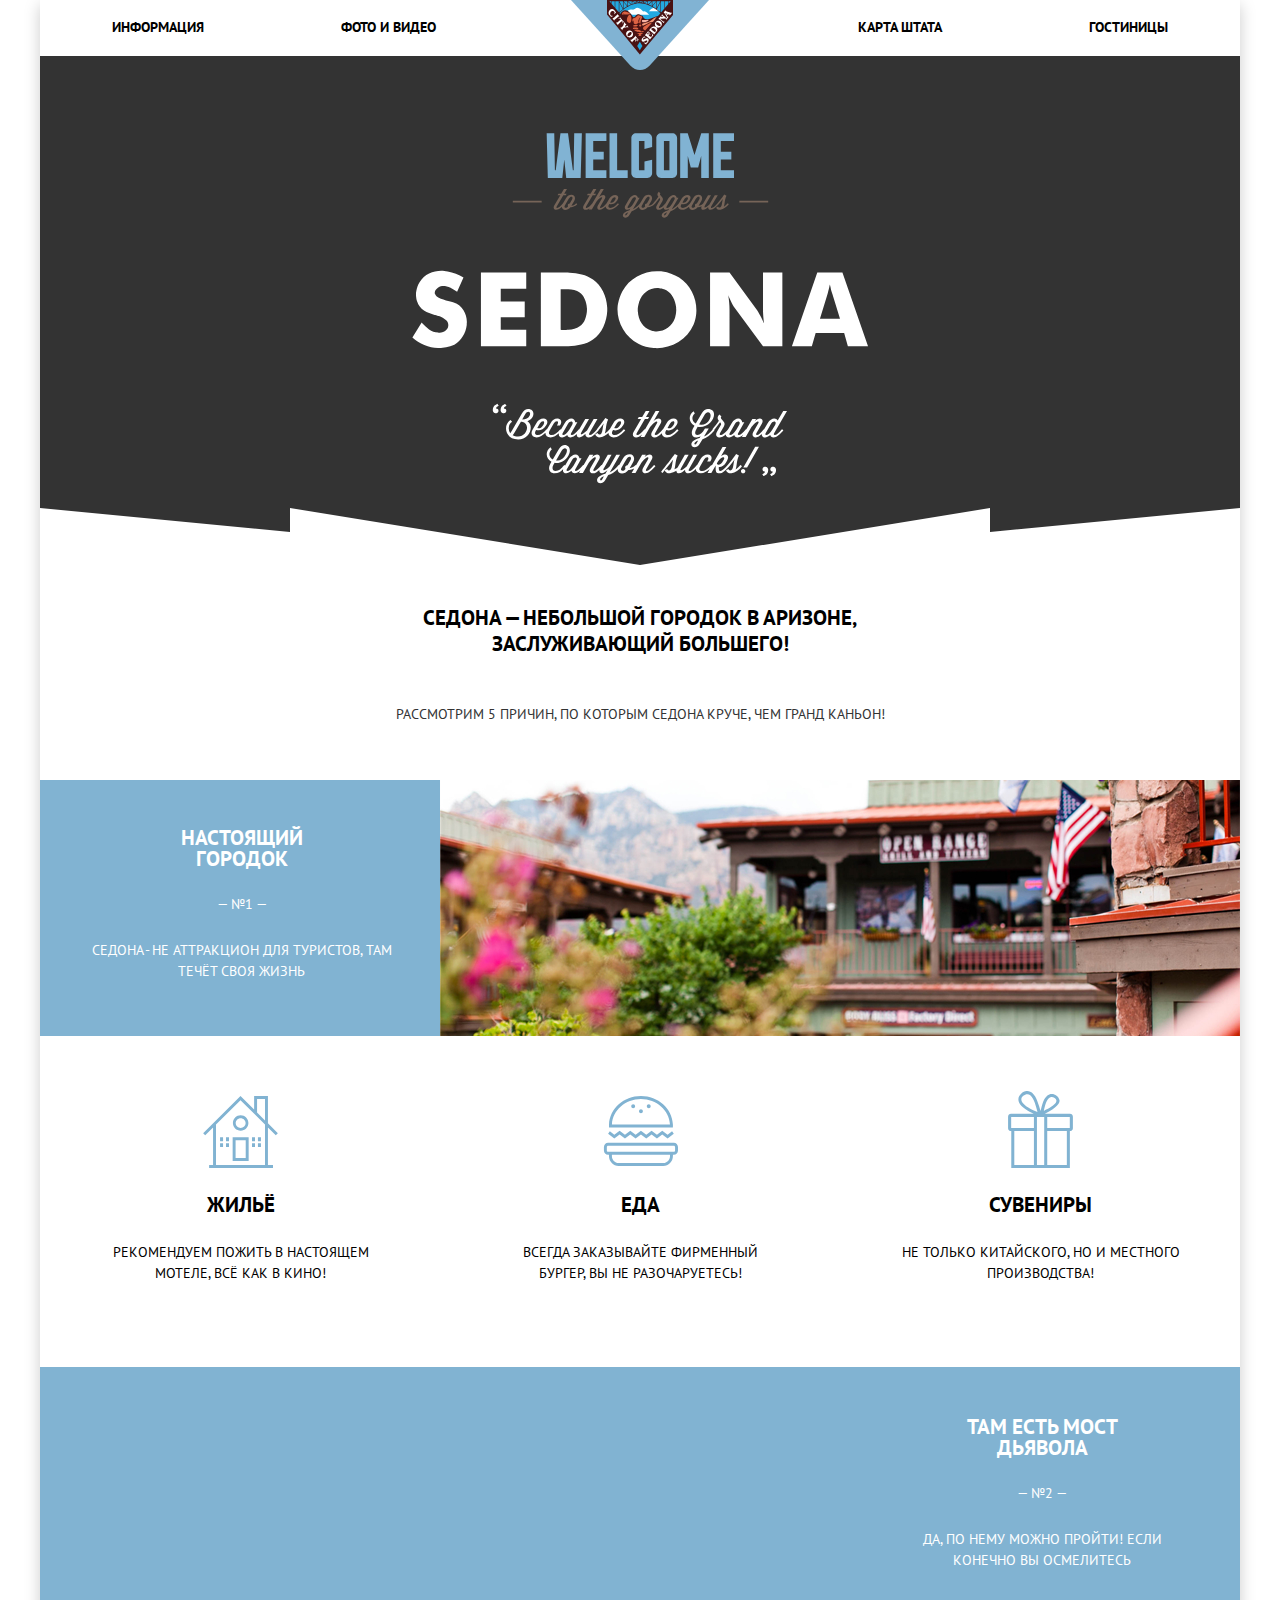
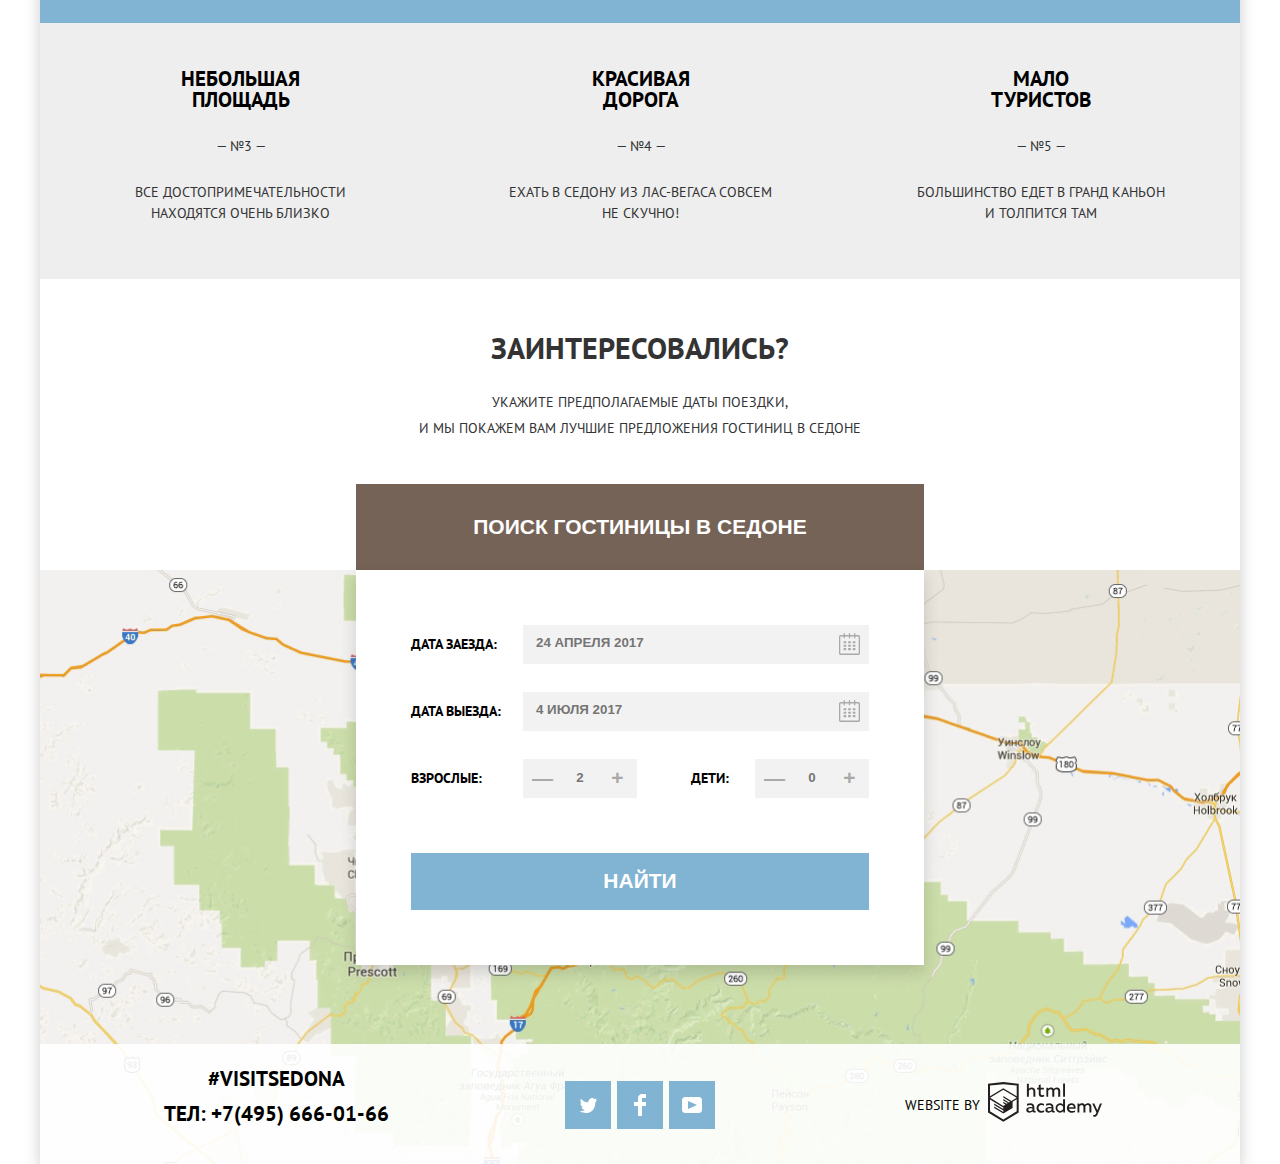
==== commit d624d274: "добавляет подстраховочны фон к Iframe, минимализирует css и js" ====
--- a/index.html
+++ b/index.html
@@ -5,7 +5,7 @@
     <title>HTML Academy: Седона</title>
     <link href="https://fonts.googleapis.com/css2?family=PT+Sans:wght@400;700&display=swap" rel="stylesheet">
     <link rel="stylesheet" href="css/normalize.css">
-    <link rel="stylesheet" href="css/style.css">
+    <link rel="stylesheet" href="css/min-style.css">
   </head>
   <body class="page-body">
     <header class="main-header">
@@ -134,12 +134,12 @@
       <section class="map">
         <div class="container container-page-width">
           <h2 class="visually-hidden">Карта Седоны</h2>
-          <iframe src="https://www.google.com/maps/embed?pb=!1m18!1m12!1m3!1d592581.6683011492!2d-112.04796275425143!3d34.86672504782403!2m3!1f0!2f0!3f0!3m2!1i1024!2i768!4f13.1!3m3!1m2!1s0x872da132f942b00d%3A0x5548c523fa6c8efd!2z0KHQtdC00L7QvdCwLCDQkNGA0LjQt9C-0L3QsCA4NjMzNiwg0KHQqNCQ!5e0!3m2!1sru!2sru!4v1591646645237!5m2!1sru!2sru" tabindex="-1" width="1199" height="594" title="город Седона в штате Аризона вблизи Флагстаффа, 86336, США"></iframe>
+          <iframe src="https://www.google.com/maps/embed?pb=!1m18!1m12!1m3!1d592581.6683011492!2d-112.04796275425143!3d34.86672504782403!2m3!1f0!2f0!3f0!3m2!1i1024!2i768!4f13.1!3m3!1m2!1s0x872da132f942b00d%3A0x5548c523fa6c8efd!2z0KHQtdC00L7QvdCwLCDQkNGA0LjQt9C-0L3QsCA4NjMzNiwg0KHQqNCQ!5e0!3m2!1sru!2sru!4v1591646645237!5m2!1sru!2sru" tabindex="-1" width="1199" height="594"></iframe>
         </div>
       </section>
     </main>
     <footer class="main-footer main-page-footer">
-      <div class="container ">
+      <div class="container">
         <p class="contacts">
           <a href="#">#visitSEDONA</a>
           <a href="tel:+74956660166">ТЕЛ: +7(495) 666-01-66</a>
@@ -182,6 +182,6 @@
         </p>
       </div>
     </footer>
-    <script src="js/script.js"></script>
+    <script src="js/min-script.js"></script>
   </body>
 </html>
--- a/css/min-style.css
+++ b/css/min-style.css
@@ -0,0 +1 @@
+@keyframes glide{0%{transform:translateY(-50%) scaleY(0)}to{transform:translateY(0) scaleY(100%)}}:root{--basic-black: #000000;--basic-dark:  #333333;--basic-white: #FFFFFF;--basic-white-transparent:rgba(255, 255, 255, 0.3);--basic-transparent:rgba(255, 255, 255, 0.9);--basic-black-transparent: rgba(0, 0, 0, 0.3);--basic-shadow-transparent: rgba(171, 171, 171, 0.3);--basic-shadow-form: rgba(0, 1, 1, 0.15);--basic-gray: #EEEEEE;--basic-gray-medium: #EBEBEB;--basic-gray-dark:#A9A9A9;--basic-gray-extra: #666666;--basic-gray-black: #6A6A6A;--basic-light:#F2F2F2;--basic-gray-srt: #CACACA;--basic-gray-inpt: #E5E5E5;--basic-shadow: #cccccc;--basic-gray-academy: #BDBBBC;--basic-blue: #81B3D2;--basic-blue-dark: #669EC0;--basic-blue-extra: #5496BD;--basic-brown: #766357;--basic-brown-dark: #604E43;--basic-brown-extra: #503E33;--basic-error: #f2dcdc}.visually-hidden{position:absolute;width:1px;height:1px;margin:-1px;border:0;padding:0;clip:rect(0 0 0 0);overflow:hidden}body,html{background-color:var(--basic-white)}html{height:100%}body{min-width:1200px;padding:0;margin:0 40px;font-family:"PT Sans",Arial,sans-serif;font-size:14px;font-weight:400;line-height:21px;text-transform:uppercase;color:var(--basic-dark);box-shadow:0 5px 15px 0 var(--basic-shadow)}a{text-decoration:none}img{max-width:100%;height:auto}*,::after,::before{box-sizing:border-box}.page-body{position:relative;display:grid;grid-template-rows:min-content 1fr min-content;align-content:start;min-height:100%}.container{width:1060px;margin:0 auto}.container-page-width{width:1200px}.container-hotel{width:568px}.main-page{text-align:center}.main-navigation{display:grid;grid-template-columns:1fr min-content 1fr;gap:3px;line-height:26px;font-weight:700}.site-navigation{display:flex;flex-wrap:wrap;min-height:56px;padding:0;margin:0;align-items:center;list-style:none}.site-navigation li{flex-basis:100px;flex-grow:1;padding-bottom:3px;margin-right:10px}.nav-right li{margin:0 0 0 7px;text-align:right}.nav-right li:first-child{margin-right:-5px}.main-header-logo{position:relative;grid-column:2/3;grid-row:1/-1;width:138px}.main-header-logo:focus{outline:1px solid var(--basic-gray-extra);outline-offset:2px}.main-header-logo img{position:absolute}.link{padding:2px;color:var(--basic-black)}.link:focus,.link:hover{color:var(--basic-blue);outline:0}.link:active{color:var(--basic-black-transparent)}.site-navigation .link:not([href]){color:var(--basic-brown)}.promo{height:509px;width:100%;padding-top:77px;margin-bottom:40px;background-color:var(--basic-dark);background-image:url(../img/Shape.svg),url(../img/background_photo.jpg);background-repeat:no-repeat;background-size:100% auto;background-position:bottom}.features h2,.reasons{width:520px;line-height:26px}.features h2,.features h3,.features h4{font-size:21px;color:var(--basic-black);margin:0 auto 44px}.features h3,.features h4{margin:0}.features-list p{margin:25px 0 0}.reasons{margin:0 auto 53px}.features h3{width:151px}.features{width:100%;margin-bottom:56px}.features-list{display:grid;grid-template-columns:repeat(3,1fr);padding:0;margin:0;background-color:var(--basic-gray);list-style:none}.accented-feature{grid-column:1/4}.accented-feature,.accented-feature h3{color:var(--basic-white);background-color:var(--basic-blue)}.accented-feature .feature-text,.features-list-item{position:relative;min-height:256px}.accented-feature .feature-text::after{content:"";position:absolute;top:0;right:0;width:800px;height:100%;background-image:url(../img/image.jpg);background-repeat:no-repeat;background-size:cover}.accented-feature:nth-child(2)::after{content:"";position:absolute;top:0;left:0;width:800px;height:100%;background-image:url(../img/image1.jpg);background-repeat:no-repeat;background-size:cover}.subfeature-list{display:flex;flex-wrap:wrap;width:auto;padding:0;margin:0;color:var(--basic-black);list-style:none;background-color:var(--basic-white)}.subfeature-list-item{flex-basis:400px;flex-grow:1;min-height:330px}.feature-text,.features-list-item:not(:first-child),.subfeature-text{display:flex;flex-direction:column;padding:47px 57px 54px 58px;align-items:center;justify-content:space-between}.features-list-item:not(.accented-feature){padding-top:45px;padding-bottom:55px}.accented-feature .feature-text{padding-right:847px;padding-left:50px}.accented-feature:nth-child(2){padding:49px 47px 52px 851px}.subfeature-text{height:100%;justify-content:flex-start;padding-top:60px;padding-bottom:83px}.subfeature-text p{margin-top:27px}.subfeature-text::before{content:"";height:78px;width:75px;margin-bottom:20px;background-repeat:no-repeat;background-size:contain}.subfeature-1::before{background-image:url(../img/icon-1.svg)}.subfeature-2::before{background-image:url(../img/icon-3.svg)}.subfeature-3::before{margin-bottom:26px;margin-top:-6px;margin-left:9px;background-image:url(../img/icon-2.svg)}.container-hotel>p{margin-top:22px;margin-bottom:43px}.hotel-search{line-height:26px}.hotel-search b{font-size:30px}.btn-open-search{position:relative;min-height:86px;width:100%;padding:20px 30px;z-index:1}.search-form{position:absolute;display:grid;grid-template-columns:1fr 114px 118px 114px;grid-template-rows:repeat(4,auto);width:568px;padding:55px;row-gap:28px;align-items:center;background-color:var(--basic-white);box-shadow:0 7px 15px var(--basic-shadow-form);z-index:2}.form-hide{display:none}.form-show{display:grid;animation:glide .5s}.search-form .form-error{background-color:var(--basic-error);box-shadow:inset 0 0 2px 2px var(--basic-brown)}.search-form p{display:flex;margin:0}.search-form label{padding-bottom:2px;text-align:left}.search-form input{padding:0 0 3px;line-height:inherit}.input-long{grid-column:2/5}.input-long input{width:308px;padding-left:13px}.input-short input{width:36px;padding-top:1px;text-align:center}.label-long{padding-right:3px}.label-short:nth-of-type(2n){text-align:right;margin-right:26px}.search-form .btn-2{grid-column:1/-1;min-height:57px;margin-top:27px;padding:10px 30px 12px}.search-form,.search-form input{text-transform:uppercase;color:var(--basic-black);font-weight:700}.search-form button[type=button],.search-form input{background-color:var(--basic-light);border:0}.search-form input:hover{background-color:var(--basic-gray-medium)}.search-form input:focus{background-color:var(--basic-white);border:2px solid var(--basic-gray-inpt);outline:0}.btn{text-transform:uppercase;color:var(--basic-white);font-weight:700;border:0}.hotel-search .btn{font-size:21px;line-height:26px}.btn-sort:focus,.btn:focus{outline:1px solid var(--basic-gray-extra);outline-offset:2px}.btn-1{background-color:var(--basic-brown)}.btn-1:hover{background-color:var(--basic-brown-dark)}.btn-1:active{color:var(--basic-white-transparent);background-color:var(--basic-brown-extra);outline:0}.btn-2{background-color:var(--basic-blue)}.btn-2:hover{background-color:var(--basic-blue-dark)}.btn-2:active{color:var(--basic-white-transparent);background-color:var(--basic-blue-extra);outline:0}.btn-calendar,.btn-controls{width:39px;height:39px;color:var(--basic-gray-dark)}.btn-calendar{padding:4px 8px 0 7px}.btn-calendar:focus path,.btn-calendar:hover path{fill:var(--basic-black)}.btn-calendar:active path{fill:var(--basic-blue)}.btn-controls{padding-top:1px;padding-bottom:3px}.btn-calendar:focus,.btn-controls:focus{outline:0}.btn-controls:focus,.btn-controls:hover{color:var(--basic-black)}.btn-controls:active{color:var(--basic-blue)}.map{width:100%}.map .container{height:594px;line-height:0}.map iframe{width:100%;border:0;background-image:url(../img/map.png);background-size:cover}.main-footer{min-height:120px;line-height:26px;color:var(--basic-black);text-align:center}.main-page-footer{position:absolute;bottom:0;right:0;left:0;background-color:var(--basic-transparent);z-index:1}.main-footer .container{display:flex;flex-wrap:wrap;justify-content:center;height:100%;padding:22px 0 20px}.contacts,.copyright{display:flex;flex-basis:333px;margin:0;justify-content:center;align-items:center}.contacts{flex-direction:column}.contacts a{color:inherit;font-size:21px;font-weight:700}.contacts a:nth-child(2){margin-top:9px;margin-bottom:16px}.contacts a:focus,.contacts a:hover,.link-academy:focus{color:var(--basic-blue);outline:0}.contacts a:active{color:var(--basic-gray-dark)}.socials{min-width:155px;height:auto;flex-basis:300px;margin:auto}.socials-list{display:flex;flex-wrap:wrap;height:100%;padding:0;margin:0;justify-content:center;align-items:center;list-style:none}.socials-list li{margin:0 3px}.socials .btn-2{display:inline-block;height:48px;width:46px;text-align:center;vertical-align:middle}.social-btn:focus{outline:1px solid var(--basic-gray-extra)}.social-btn:active svg{opacity:.3}.link-academy{padding:5px 0 2px 8px}.link-academy:focus path,.link-academy:hover path{fill:var(--basic-blue)}.link-academy:active path{fill:var(--basic-gray-academy)}.filters{color:var(--basic-white);background-color:var(--basic-blue-extra);background-image:url(../img/background_hotels.jpg);background-repeat:no-repeat;background-size:cover}.filter-form{display:grid;grid-template-columns:230px 250px 1fr;grid-template-rows:auto 1fr;column-gap:25px;padding-top:26px;padding-bottom:31px}.filter-form>fieldset{grid-row:1/3;display:flex;flex-direction:column;justify-content:flex-start}.filters legend{font-size:16px;font-weight:700}.filters fieldset{margin:0;padding:0;border:0}.filters label{position:relative;padding-left:42px;margin-top:25px}.checkbox{position:absolute;width:27px;height:23px;left:0;margin-left:2px;background-position:left;background-repeat:no-repeat;background-image:url("data:image/svg+xml,%3Csvg width='23' height='23' xmlns='http://www.w3.org/2000/svg'%3E%3Cpath id='svg_1' fill='white' d='m3,0l17,0c1.65,0 3,1.35 3,3l0,17c0,1.65 -1.35,3 -3,3l-17,0c-1.65,0 -3,-1.35 -3,-3l0,-17c0,-1.65 1.35,-3 3,-3zm18,3c0,-0.542 -0.458,-1 -1,-1l-17,0c-0.542,0 -1,0.458 -1,1l0,17c0,0.542 0.458,1 1,1l17,0c0.542,0 1,-0.458 1,-1l0,-17z' clip-rule='evenodd' fill-rule='evenodd'/%3E%3C/svg%3E")}.check-input:checked~.checkbox{background-image:url("data:image/svg+xml,%3Csvg width='27' height='23' xmlns='http://www.w3.org/2000/svg'%3E%3Cpath id='svg_1' fill='white' d='m7.28499,7.48601l-2.829,2.82899l7.78301,7.783l13.932,-13.93199l-2.828,-2.829l-11.104,11.10199l-4.95401,-4.95299z'/%3E%3Cpath id='svg_2' fill='white' d='m21,20c0,0.542 -0.458,1 -1,1l-17,0c-0.542,0 -1,-0.458 -1,-1l0,-17c0,-0.542 0.458,-1 1,-1l16.908,0l1.585,-1.585c-0.452,-0.26846 -0.9673,-0.4117 -1.493,-0.415l-17,0c-1.65,0 -3,1.35 -3,3l0,17c0,1.65 1.35,3 3,3l17,0c1.65,0 3,-1.35 3,-3l0,-9.829l-2,2l0,7.829z'/%3E%3C/svg%3E")}.check-input:disabled~.checkbox{background-image:url("data:image/svg+xml,%3Csvg width='23' height='23' xmlns='http://www.w3.org/2000/svg'%3E%3Cpath id='svg_1' fill='%236A6A6A' d='m3,0l17,0c1.65,0 3,1.35 3,3l0,17c0,1.65 -1.35,3 -3,3l-17,0c-1.65,0 -3,-1.35 -3,-3l0,-17c0,-1.65 1.35,-3 3,-3zm18,3c0,-0.542 -0.458,-1 -1,-1l-17,0c-0.542,0 -1,0.458 -1,1l0,17c0,0.542 0.458,1 1,1l17,0c0.542,0 1,-0.458 1,-1l0,-17z' clip-rule='evenodd' fill-rule='evenodd'/%3E%3C/svg%3E")}.check-input:checked:disabled~.checkbox{background-image:url("data:image/svg+xml,%3Csvg width='27' height='23' xmlns='http://www.w3.org/2000/svg'%3E%3Cpath id='svg_1' fill='%236A6A6A' d='m7.28499,7.48601l-2.829,2.82899l7.78301,7.783l13.932,-13.93199l-2.828,-2.829l-11.104,11.10199l-4.95401,-4.95299z'/%3E%3Cpath id='svg_2' fill='%236A6A6A' d='m21,20c0,0.542 -0.458,1 -1,1l-17,0c-0.542,0 -1,-0.458 -1,-1l0,-17c0,-0.542 0.458,-1 1,-1l16.908,0l1.585,-1.585c-0.452,-0.26846 -0.9673,-0.4117 -1.493,-0.415l-17,0c-1.65,0 -3,1.35 -3,3l0,17c0,1.65 1.35,3 3,3l17,0c1.65,0 3,-1.35 3,-3l0,-9.829l-2,2l0,7.829z'/%3E%3C/svg%3E")}.check-input:focus~.checkbox{outline:1px solid var(--basic-gray-medium);outline-offset:2px}.cost-filters{width:320px;margin-left:auto;padding:0 2px 0 0}.cost-filters input{width:70px;color:var(--basic-white);border:0;background-color:transparent}.filters .btn,.price-controls{height:36px;font:inherit;border:2px solid var(--basic-white);border-radius:2px;background-color:transparent}.filters .btn{width:137px;margin:23px 99px 0 auto;align-self:flex-start}.filters .btn:focus{outline:1px solid var(--basic-gray-medium)}.filters .btn:hover{color:var(--basic-black);background:var(--basic-white)}.filters .btn:active{background-color:var(--basic-gray)}.price-controls{display:flex;margin-top:10px;margin-bottom:11px;align-items:center}.price-controls label{margin:0;padding:0 5px 0 66px}.price-controls label:nth-child(2){padding-left:52px;border-left:2px solid var(--basic-white)}.price-controls input{padding-left:2px}.range-controls{position:relative;width:316px;height:20px;padding-top:10px}.bar,.scale{height:2px;background-color:var(--basic-white-transparent)}.bar{width:252px;background-color:var(--basic-white)}.toggle{position:absolute;top:1px;left:0;height:19px;width:19px;background-color:var(--basic-gray-dark);border:8px solid var(--basic-white);border-radius:50%;box-shadow:0 2px 1px var(--basic-shadow-transparent);cursor:pointer}.toggle-max{left:252px}.toggle:hover{transform:scale(1.15)}.sort-by .container{display:flex;margin-top:29px;margin-bottom:31px;font-size:12px;line-height:18px;align-items:center;color:var(--basic-black)}.hotels-list p,.sort-by p{margin:0}.found-results{min-width:135px;font-size:21px;line-height:26px;font-weight:700}.sort-by .sort-attribute{display:flex;flex-wrap:wrap;margin-left:40px;align-items:center;justify-content:left}.sort-attribute .btn-sort{margin-right:32px}.sort-direction{display:flex;justify-content:flex-end;align-items:flex-end}.btn-sort{padding:0;font:inherit;color:var(--basic-black-transparent);text-transform:inherit;background:0 0;border:0;border-bottom:1px dashed var(--basic-blue)}.sort-down,.sort-up{padding:8px 3px 0 10px}.btn-sort.active,.btn-sort:hover{color:var(--basic-blue);outline:0}.btn-sort:active{color:var(--basic-black);border:0}.sort-down path,.sort-up path{fill:var(--basic-black-transparent)}.sort-down:hover path,.sort-up:hover path{fill:var(--basic-black)}.btn-sort.active path,.sort-down:active path,.sort-up:active path{fill:var(--basic-blue)}.btn-sort.active,.sort-down,.sort-up{border:0}.hotels-list{display:flex;flex-direction:column;width:auto;padding:0;margin:0;list-style:none}.hotels-list-item{border-top:1px solid var(--basic-gray-srt)}.hotels-list-item:last-child{border-bottom:1px solid var(--basic-gray-srt)}.hotels-list-item .container{display:flex;margin-top:30px;margin-bottom:28px}.found-results,.hotel-photo{flex-basis:135px;margin-right:29px;margin-left:2px}.rating,.sort-direction{min-width:129px}.hotel-info,.sort-attribute{flex-basis:auto;flex-grow:1}.hotels-list .link{font-size:21px;line-height:26px;font-weight:700}.hotel-photo{height:90px;width:135px;margin-top:2px}.hotel-info,.rating{flex-direction:column;justify-content:space-between}.rating{display:flex;margin:0 1px 0 30px;align-items:flex-end}.hotel-info{margin:0;align-items:flex-start}.hotel-info h3{margin:-8px 0 5px;font:inherit;letter-spacing:-.2px}.hotel-info span{display:inline-block;min-width:106px;margin-right:10px}.booking,.hotel-info{display:flex}.booking .btn{max-width:200px;margin:16px 5px 2px 0;padding:3px 17px;text-align:center}.hotels-list .hotel-rating{padding:2px 13px 4px 15px;margin-bottom:1px;color:var(--basic-gray-extra);background-color:var(--basic-light)}.rating img{margin-left:1px}.hotel-info span,.subfeature-text h3{vertical-align:baseline}
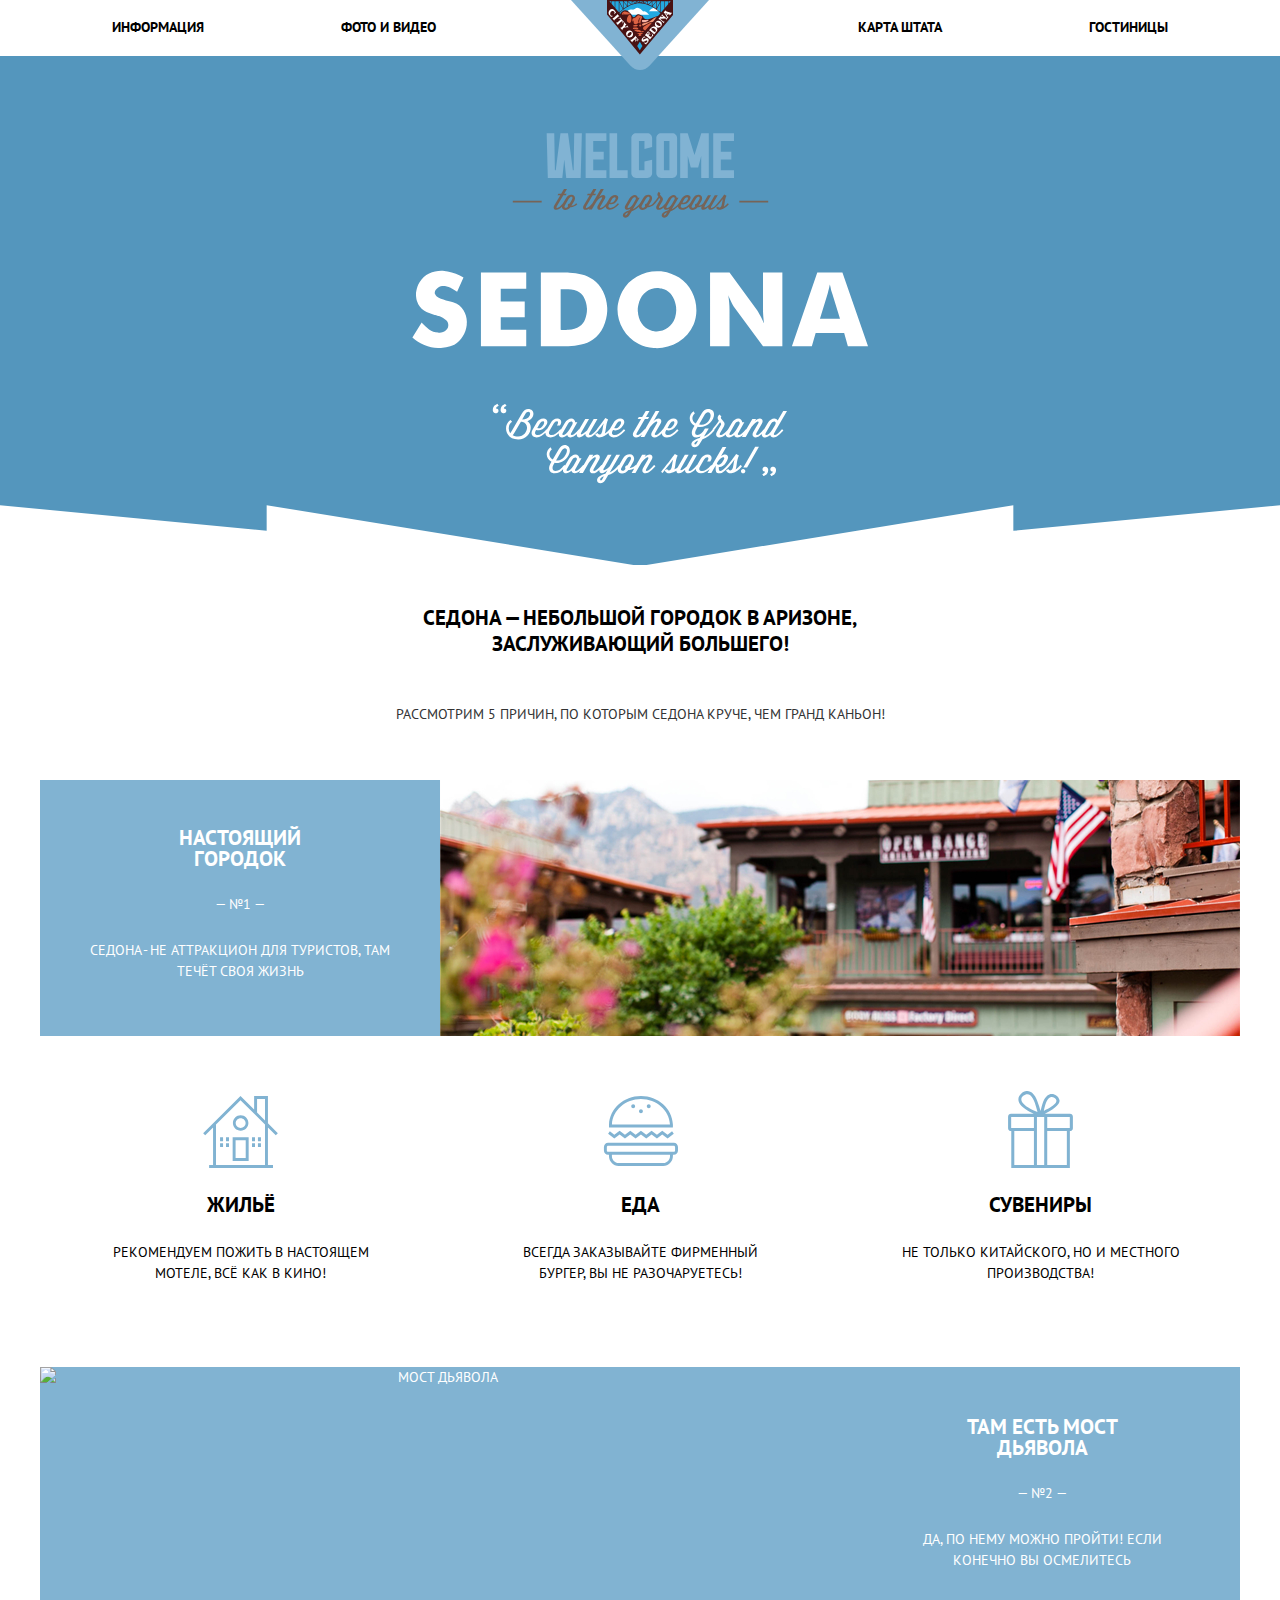
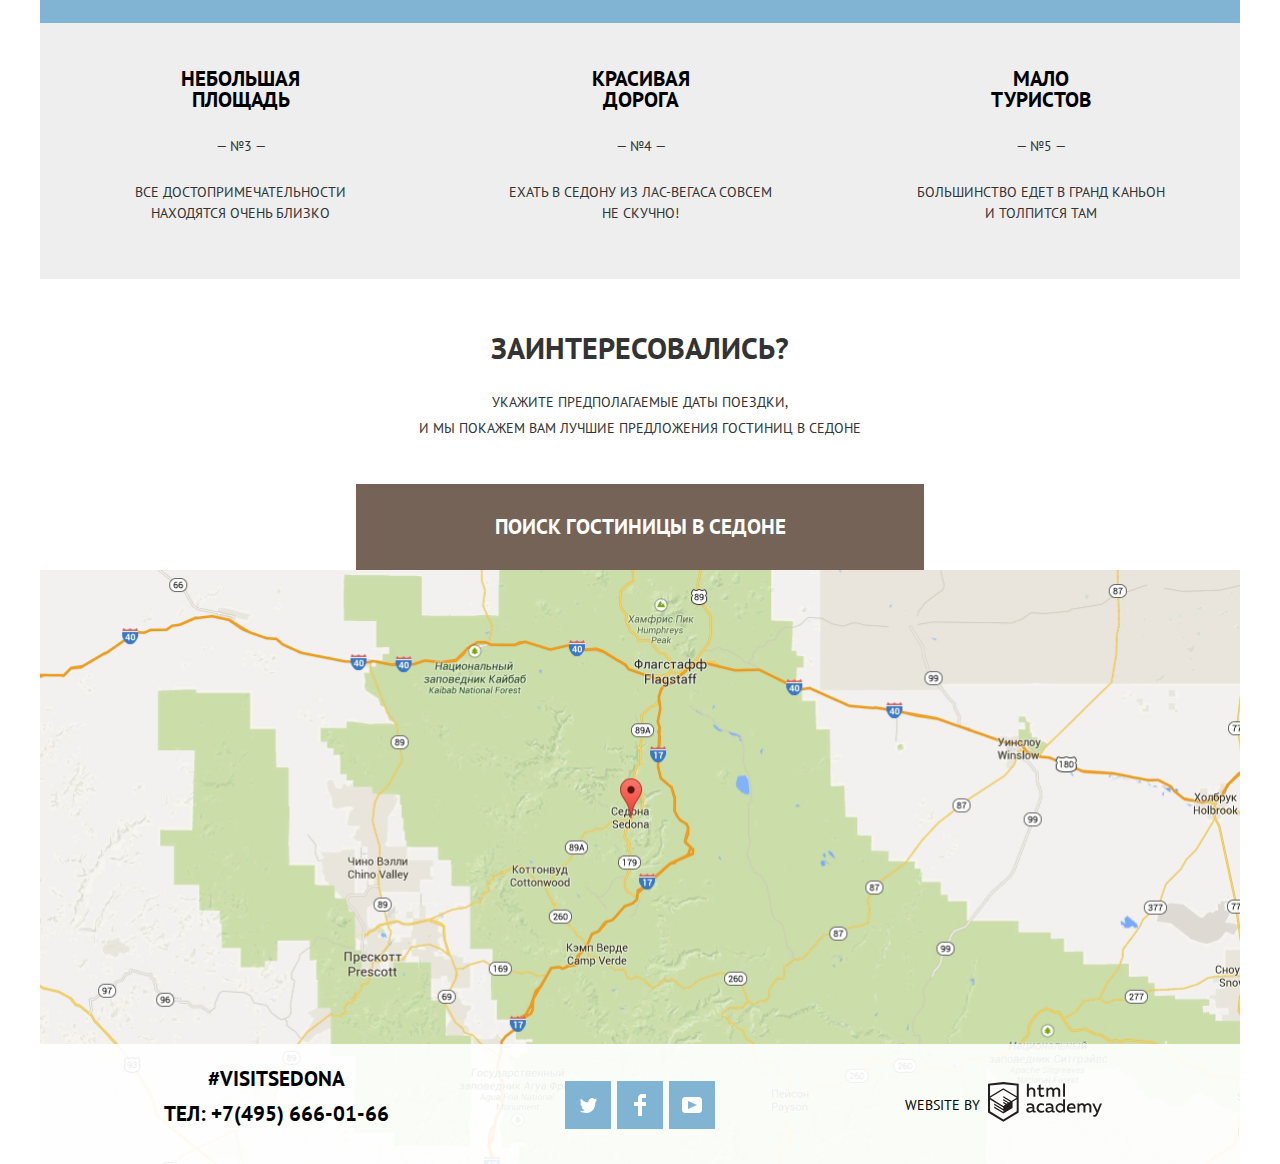
==== commit 75b8ff5a: "исправляет замечания проверяющего наставника" ====
--- a/index.html
+++ b/index.html
@@ -11,7 +11,7 @@
     <header class="main-header">
       <div class="container">
         <nav class="main-navigation">
-          <a class="main-header-logo" >
+          <a class="main-header-logo">
             <img src="img/logo.svg" width="138" height="70" alt="Логотип Седона">
           </a>
           <ul class="site-navigation nav-left">
@@ -42,6 +42,9 @@
                 <p>— №1 —</p>
                 <p>Седона&thinsp;-&thinsp;не аттракцион для туристов, там течёт своя жизнь</p>
               </div>
+              <div class="feature-image">
+                <img src="img/image.jpg" width="800px" height="256px" alt="Мотель в Седоне">
+              </div>
               <ul class="subfeature-list">
                 <li class="subfeature-list-item">
                   <div class="subfeature-text subfeature-1">
@@ -64,9 +67,14 @@
               </ul>
             </li>
             <li class="features-list-item accented-feature">
-              <h3>Там есть Мост дьявола</h3>
-              <p>— №2 —</p>
-              <p>Да, по нему можно пройти! Если конечно вы осмелитесь</p>
+              <div class="feature-image">
+                <img src="img/image1.jpg" width="800px" height="256px" alt="Мост Дьявола">
+              </div>
+              <div class="feature-text">
+                <h3>Там есть Мост дьявола</h3>
+                <p>— №2 —</p>
+                <p>Да, по нему можно пройти! Если конечно вы осмелитесь</p>
+              </div>
            </li>
             <li class="features-list-item">
               <h3>Небольшая площадь</h3>
@@ -91,8 +99,8 @@
           <h2 class="visually-hidden">Поиск гостиниц</h2>
           <b>Заинтересовались?</b>
           <p>Укажите предполагаемые даты поездки,<br> и мы покажем вам лучшие предложения гостиниц в Седоне</p>
-          <button class="btn btn-1 btn-open-search" type="button">Поиск гостиницы в Седоне</button>
-          <form class="search-form form-show" action="https://echo.htmlacademy.ru/" method="POST">
+          <a class="btn btn-1 btn-open-search" href="#">Поиск гостиницы в Седоне</a>
+          <form class="search-form" action="https://echo.htmlacademy.ru/" method="POST">
               <label class="label-long" for="check-in-date">Дата заезда:</label>
               <p class="input-long">
                 <input type="text" name="check-in" id="check-in-date" placeholder="24 апреля 2017">
@@ -174,7 +182,7 @@
         </div>
         <p class="copyright">
           <span>Website by </span>
-          <a class="link-academy" href="https://htmlacademy.ru/intensive/htmlcss">
+          <a class="link-academy" href="https://htmlacademy.ru/intensive/htmlcss" aria-label="HTML Academy">
             <svg width="114" height="40" viewBox="0 0 114 40">
               <path id="svg_1" fill="#231F20" d="m15.5197,0.05737l-0.1688,0l-15.3509,1.66158l0,28.77555l15.3509,9.3437l15.3509,-9.3437l0,-28.77555l-15.1821,-1.66158zm61.4986,1.56448l-1.9307,0l0,13.10925l1.9307,0l0,-13.10925zm-36.1564,0.01079l0,5.13579c0.7512,-0.78203 1.7767,-1.22483 2.8486,-1.23c0.9718,-0.05935 1.9224,0.30652 2.6148,1.00636c0.6924,0.69983 1.0613,1.66765 1.0146,2.66206l0,5.55655l-1.9729,0l0,-5.29761c0.0561,-0.51682 -0.0916,-1.0352 -0.4104,-1.44026c-0.3189,-0.40506 -0.7826,-0.66335 -1.2883,-0.71763l-0.3165,0c-1.0062,0.06189 -1.9197,0.6216 -2.4477,1.49974l0,5.95576l-2.0046,0l0,-13.13076l1.9624,0zm36.1564,28.85106l-1.74081,0l0,-1.4242c-0.79469,1.0758 -2.04749,1.6943 -3.36559,1.6616c-2.43681,-0.1683 -4.32941,-2.2389 -4.32941,-4.7366c0,-2.4978 1.8926,-4.5683 4.32941,-4.7366c1.2076,-0.0427 2.3699,0.4724 3.1652,1.4026l0,-5.33l1.9412,0l0,13.1632zm-29.9527,-1.4242c0.1974,-0.008 0.3927,-0.0443 0.5803,-0.1079l0,1.435c-0.3977,0.1538 -0.8199,0.2306 -1.245,0.2266c-0.7527,0.0637 -1.4615,-0.3703 -1.7619,-1.079c-0.9354,0.7758 -2.1088,1.1885 -3.3129,1.1653c-1.5931,0 -3.0701,-0.8955 -3.0701,-2.7513c0,-2.2982 2.1101,-3.0103 3.9142,-3.0103c0.77,0.0126 1.5368,0.1029 2.2894,0.2697l0,-0.3236c0,-1.079 -0.8018,-1.9098 -2.3105,-1.9098c-1.0906,0.0022 -2.1687,0.2374 -3.1652,0.6905l0,-1.8342c1.0839,-0.3795 2.2201,-0.5799 3.3656,-0.5934c2.4899,0 4.0198,1.2084 4.0198,3.9382l0,3.2368c-0.0147,0.1547 0.0317,0.3089 0.1288,0.4285c0.097,0.1195 0.2368,0.1944 0.3881,0.2081l0.1794,0l0,0.0108zm-6.7945,-1.2192c0.0269,0.3887 0.205,0.7502 0.4944,1.0037c0.2895,0.2534 0.6662,0.3777 1.046,0.345l0.116,0c0.9544,0.0016 1.8698,-0.3868 2.5427,-1.079l0,-1.5321c-0.6282,-0.1365 -1.2676,-0.2124 -1.9097,-0.2266c-1.055,0 -2.2788,0.3561 -2.2788,1.489l-0.0106,0zm15.7518,-5.9019c-0.8267,-0.4752 -1.7633,-0.7138 -2.7114,-0.6905l-0.3693,0c-1.209,0.0394 -2.3531,0.5687 -3.1803,1.4713c-0.8272,0.9026 -1.2696,2.1044 -1.2298,3.3408l0,0.4424c0.1636,2.498 2.2729,4.3897 4.7161,4.2294c1.0037,0.0237 1.9995,-0.1866 2.9119,-0.615l0,-1.845c-0.7832,0.4497 -1.6656,0.6873 -2.5638,0.6906c-1.0764,0.0664 -2.1,-0.4831 -2.6578,-1.4268c-0.5579,-0.9438 -0.5579,-2.1261 0,-3.0698c0.5578,-0.9438 1.5814,-1.4933 2.6578,-1.4268c0.8647,-0.0033 1.7103,0.2599 2.4266,0.7552l0,-1.8558zm10.1285,7.1211c0.1974,-0.008 0.3927,-0.0443 0.5803,-0.1079l0,1.435c-0.3977,0.1538 -0.8199,0.2306 -1.245,0.2266c-0.7527,0.0637 -1.4615,-0.3703 -1.7619,-1.079c-0.9354,0.7758 -2.1088,1.1885 -3.3129,1.1653c-1.5931,0 -3.0702,-0.8955 -3.0702,-2.7513c0,-2.2982 2.1101,-3.0103 3.9143,-3.0103c0.7699,0.0126 1.5368,0.1029 2.2894,0.2697l0,-0.3236c0,-1.079 -0.8018,-1.9098 -2.3105,-1.9098c-1.0906,0.0022 -2.1687,0.2374 -3.1652,0.6905l0,-1.8342c1.0839,-0.3795 2.22,-0.5799 3.3656,-0.5934c2.4899,0 4.0197,1.2084 4.0197,3.9382l0,3.2368c-0.0146,0.1547 0.0318,0.3089 0.1288,0.4285c0.0971,0.1195 0.2369,0.1944 0.3882,0.2081l0.1794,0l0,0.0108zm-6.2964,-0.2114c-0.2918,-0.2538 -0.4713,-0.617 -0.4981,-1.0078l0.0211,0c0,-1.1329 1.1605,-1.489 2.2789,-1.489c0.6421,0.0142 1.2814,0.0901 1.9096,0.2266l0,1.5321c-0.6728,0.6922 -1.5883,1.0806 -2.5426,1.079l-0.1161,0c-0.3815,0.0357 -0.7609,-0.0871 -1.0528,-0.3409zm9.4721,-2.9176c0,-1.6446 1.3037,-2.9779 2.9119,-2.9779l0.0211,0.054c1.2141,0 2.3141,0.7316 2.8064,1.8666l0,2.1579c-0.4809,1.156 -1.5992,1.8985 -2.8275,1.8773c-1.6082,0 -2.9119,-1.3332 -2.9119,-2.9779zm14.0215,-4.6826c3.4922,0 4.7055,2.8916 4.1358,5.4918l-6.5624,0c0.2216,1.6185 1.7619,2.2766 3.3656,2.2766c0.9633,0.0033 1.9151,-0.2142 2.7853,-0.6366l0,1.7264c-0.9993,0.436 -2.079,0.6458 -3.1651,0.615c-2.6693,0 -5.0115,-1.5321 -5.0115,-4.769c-0.0601,-1.2019 0.3519,-2.3785 1.1445,-3.268c0.79259,-0.8896 1.9,-1.4183 3.0757,-1.4686l0.2321,0l0,0.0324zm-2.4793,3.9274c0.1011,-1.3516 1.2523,-2.3649 2.5743,-2.2658l0.0422,0c0.6206,-0.0564 1.2338,0.1705 1.6754,0.62c0.4416,0.4495 0.6663,1.0756 0.614,1.7105l-4.9059,0l0,-0.0647zm8.6197,5.2868l0,-8.966l1.7408,0l0,1.0789c0.7479,-0.8553 1.8112,-1.3521 2.93301,-1.3703c1.13229,-0.0719 2.2084,0.5116 2.78539,1.5106c0.7925,-0.8818 1.89951,-1.3992 3.0698,-1.435c0.93401,-0.0476 1.841,0.3208 2.48901,1.0098c0.647,0.6891 0.97099,1.6312 0.88699,2.5831l0,5.6105l-2.004,0l0,-5.5566c0.047,-0.4537 -0.084,-0.908 -0.366,-1.2624c-0.28101,-0.3543 -0.688,-0.5795 -1.1323,-0.6257l-0.2743,0c-0.8662,0.0551 -1.6649,0.497 -2.1839,1.2084l0,6.2363l-2.0046,0l0,-5.5566c0.0439,-0.4571 -0.0932,-0.9132 -0.3808,-1.266c-0.28751,-0.3529 -0.7014,-0.5731 -1.149,-0.6114l-0.211,0c-0.94151,0.0847 -1.7966,0.5952 -2.3317,1.3919l0,6.0745l-1.8252,0l-0.0422,-0.054zm24.488,-8.9876l-2.005,0l-2.648,6.7973l-3.018,-6.7865l-2.11,0l4.221,9.0631l-0.18,0.4532c-0.517,1.3595 -1.234,2.05 -2.184,2.05c-0.303,0.0032 -0.606,-0.0404 -0.897,-0.1295l0,1.694c0.38,0.0964 0.77,0.1471 1.161,0.151c1.329,0 2.585,-0.7445 3.534,-3.0858l4.126,-10.2068zm-61.288,-15.68792l0,-3.23684l-1.9624,0.46395l0,2.71895l-1.5826,0l0,1.75868l1.6459,0l0,4.49918c-0.0668,0.8265 0.2345,1.6396 0.8201,2.2133c0.5855,0.5737 1.3928,0.8467 2.1973,0.743c0.7923,0.0067 1.5802,-0.1209 2.3317,-0.3776l0,-1.7263c-0.5663,0.2352 -1.1718,0.3561 -1.783,0.3561c-1.1395,0 -1.667,-0.3885 -1.667,-1.5753l0,-4.1108l3.1651,0l0,-1.72632l-3.1651,0zm5.6972,8.96602l0,-8.99839l1.7514,0l0,1.07895c0.7435,-0.85661 1.8027,-1.35716 2.9225,-1.38105c1.1023,-0.07112 2.1545,0.47931 2.7431,1.435c0.7926,-0.88177 1.8996,-1.39917 3.0702,-1.435c0.9404,-0.03749 1.8499,0.34648 2.4906,1.05142c0.6406,0.70493 0.9486,1.66065 0.8433,2.617l0,5.62127l-2.0045,0l0,-5.55653c0.0471,-0.45376 -0.0844,-0.90806 -0.36549,-1.2624c-0.2812,-0.35434 -0.6888,-0.57953 -1.13271,-0.62576l-0.2427,0c-0.8662,0.05517 -1.6649,0.49709 -2.1839,1.20842l0,6.23627l-2.0046,0l0,-5.55653c0.0472,-0.45376 -0.0843,-0.90806 -0.3655,-1.2624c-0.2811,-0.35434 -0.6888,-0.57953 -1.1327,-0.62576l-0.2426,0c-0.9415,0.0847 -1.7966,0.59518 -2.3317,1.39184l0,6.07445l-1.8147,0l0,-0.0108zm-29.689,14.5507l0.0106,-0.0065l-0.0106,0.0216l0,-0.0151zm0,-11.9828l0,11.9828l-13.3463,8.1288l-13.34631,-8.1137l0,-11.8037l13.28301,8.0921l0,1.4243l-9.10503,-5.5027l0,1.4134l9.15783,5.6214l0,1.4997l-9.14728,-5.5674l0,1.4566l9.15778,5.6213l9.2317,-5.6537l0,-6.1068l4.1146,-2.4924zm0.0106,-1.5429l-3.6716,2.1579l-1.688,1.079l-8.0395,-4.9308l0,1.4134l6.8473,4.2295l-0.1477,0.0971l-1.0551,0.5826l-5.6656,-3.4526l0,1.4458l4.4734,2.7189l-1.055,0.7229l-3.3762,-2.05l0,1.4134l2.2156,1.3379l-2.2472,1.3595l-13.18811,-8.0381l13.19861,-8.13531l13.3991,8.04891zm-13.4202,-9.50549l13.4202,8.08129l0,-10.78945l-13.3463,-1.435l-13.34636,1.435l0,10.78945l13.27246,-8.08129z" clip-rule="evenodd" fill-rule="evenodd"/>
             </svg>
--- a/css/min-style.css
+++ b/css/min-style.css
@@ -1 +1 @@
-@keyframes glide{0%{transform:translateY(-50%) scaleY(0)}to{transform:translateY(0) scaleY(100%)}}:root{--basic-black: #000000;--basic-dark:  #333333;--basic-white: #FFFFFF;--basic-white-transparent:rgba(255, 255, 255, 0.3);--basic-transparent:rgba(255, 255, 255, 0.9);--basic-black-transparent: rgba(0, 0, 0, 0.3);--basic-shadow-transparent: rgba(171, 171, 171, 0.3);--basic-shadow-form: rgba(0, 1, 1, 0.15);--basic-gray: #EEEEEE;--basic-gray-medium: #EBEBEB;--basic-gray-dark:#A9A9A9;--basic-gray-extra: #666666;--basic-gray-black: #6A6A6A;--basic-light:#F2F2F2;--basic-gray-srt: #CACACA;--basic-gray-inpt: #E5E5E5;--basic-shadow: #cccccc;--basic-gray-academy: #BDBBBC;--basic-blue: #81B3D2;--basic-blue-dark: #669EC0;--basic-blue-extra: #5496BD;--basic-brown: #766357;--basic-brown-dark: #604E43;--basic-brown-extra: #503E33;--basic-error: #f2dcdc}.visually-hidden{position:absolute;width:1px;height:1px;margin:-1px;border:0;padding:0;clip:rect(0 0 0 0);overflow:hidden}body,html{background-color:var(--basic-white)}html{height:100%}body{min-width:1200px;padding:0;margin:0 40px;font-family:"PT Sans",Arial,sans-serif;font-size:14px;font-weight:400;line-height:21px;text-transform:uppercase;color:var(--basic-dark);box-shadow:0 5px 15px 0 var(--basic-shadow)}a{text-decoration:none}img{max-width:100%;height:auto}*,::after,::before{box-sizing:border-box}.page-body{position:relative;display:grid;grid-template-rows:min-content 1fr min-content;align-content:start;min-height:100%}.container{width:1060px;margin:0 auto}.container-page-width{width:1200px}.container-hotel{width:568px}.main-page{text-align:center}.main-navigation{display:grid;grid-template-columns:1fr min-content 1fr;gap:3px;line-height:26px;font-weight:700}.site-navigation{display:flex;flex-wrap:wrap;min-height:56px;padding:0;margin:0;align-items:center;list-style:none}.site-navigation li{flex-basis:100px;flex-grow:1;padding-bottom:3px;margin-right:10px}.nav-right li{margin:0 0 0 7px;text-align:right}.nav-right li:first-child{margin-right:-5px}.main-header-logo{position:relative;grid-column:2/3;grid-row:1/-1;width:138px}.main-header-logo:focus{outline:1px solid var(--basic-gray-extra);outline-offset:2px}.main-header-logo img{position:absolute}.link{padding:2px;color:var(--basic-black)}.link:focus,.link:hover{color:var(--basic-blue);outline:0}.link:active{color:var(--basic-black-transparent)}.site-navigation .link:not([href]){color:var(--basic-brown)}.promo{height:509px;width:100%;padding-top:77px;margin-bottom:40px;background-color:var(--basic-dark);background-image:url(../img/Shape.svg),url(../img/background_photo.jpg);background-repeat:no-repeat;background-size:100% auto;background-position:bottom}.features h2,.reasons{width:520px;line-height:26px}.features h2,.features h3,.features h4{font-size:21px;color:var(--basic-black);margin:0 auto 44px}.features h3,.features h4{margin:0}.features-list p{margin:25px 0 0}.reasons{margin:0 auto 53px}.features h3{width:151px}.features{width:100%;margin-bottom:56px}.features-list{display:grid;grid-template-columns:repeat(3,1fr);padding:0;margin:0;background-color:var(--basic-gray);list-style:none}.accented-feature{grid-column:1/4}.accented-feature,.accented-feature h3{color:var(--basic-white);background-color:var(--basic-blue)}.accented-feature .feature-text,.features-list-item{position:relative;min-height:256px}.accented-feature .feature-text::after{content:"";position:absolute;top:0;right:0;width:800px;height:100%;background-image:url(../img/image.jpg);background-repeat:no-repeat;background-size:cover}.accented-feature:nth-child(2)::after{content:"";position:absolute;top:0;left:0;width:800px;height:100%;background-image:url(../img/image1.jpg);background-repeat:no-repeat;background-size:cover}.subfeature-list{display:flex;flex-wrap:wrap;width:auto;padding:0;margin:0;color:var(--basic-black);list-style:none;background-color:var(--basic-white)}.subfeature-list-item{flex-basis:400px;flex-grow:1;min-height:330px}.feature-text,.features-list-item:not(:first-child),.subfeature-text{display:flex;flex-direction:column;padding:47px 57px 54px 58px;align-items:center;justify-content:space-between}.features-list-item:not(.accented-feature){padding-top:45px;padding-bottom:55px}.accented-feature .feature-text{padding-right:847px;padding-left:50px}.accented-feature:nth-child(2){padding:49px 47px 52px 851px}.subfeature-text{height:100%;justify-content:flex-start;padding-top:60px;padding-bottom:83px}.subfeature-text p{margin-top:27px}.subfeature-text::before{content:"";height:78px;width:75px;margin-bottom:20px;background-repeat:no-repeat;background-size:contain}.subfeature-1::before{background-image:url(../img/icon-1.svg)}.subfeature-2::before{background-image:url(../img/icon-3.svg)}.subfeature-3::before{margin-bottom:26px;margin-top:-6px;margin-left:9px;background-image:url(../img/icon-2.svg)}.container-hotel>p{margin-top:22px;margin-bottom:43px}.hotel-search{line-height:26px}.hotel-search b{font-size:30px}.btn-open-search{position:relative;min-height:86px;width:100%;padding:20px 30px;z-index:1}.search-form{position:absolute;display:grid;grid-template-columns:1fr 114px 118px 114px;grid-template-rows:repeat(4,auto);width:568px;padding:55px;row-gap:28px;align-items:center;background-color:var(--basic-white);box-shadow:0 7px 15px var(--basic-shadow-form);z-index:2}.form-hide{display:none}.form-show{display:grid;animation:glide .5s}.search-form .form-error{background-color:var(--basic-error);box-shadow:inset 0 0 2px 2px var(--basic-brown)}.search-form p{display:flex;margin:0}.search-form label{padding-bottom:2px;text-align:left}.search-form input{padding:0 0 3px;line-height:inherit}.input-long{grid-column:2/5}.input-long input{width:308px;padding-left:13px}.input-short input{width:36px;padding-top:1px;text-align:center}.label-long{padding-right:3px}.label-short:nth-of-type(2n){text-align:right;margin-right:26px}.search-form .btn-2{grid-column:1/-1;min-height:57px;margin-top:27px;padding:10px 30px 12px}.search-form,.search-form input{text-transform:uppercase;color:var(--basic-black);font-weight:700}.search-form button[type=button],.search-form input{background-color:var(--basic-light);border:0}.search-form input:hover{background-color:var(--basic-gray-medium)}.search-form input:focus{background-color:var(--basic-white);border:2px solid var(--basic-gray-inpt);outline:0}.btn{text-transform:uppercase;color:var(--basic-white);font-weight:700;border:0}.hotel-search .btn{font-size:21px;line-height:26px}.btn-sort:focus,.btn:focus{outline:1px solid var(--basic-gray-extra);outline-offset:2px}.btn-1{background-color:var(--basic-brown)}.btn-1:hover{background-color:var(--basic-brown-dark)}.btn-1:active{color:var(--basic-white-transparent);background-color:var(--basic-brown-extra);outline:0}.btn-2{background-color:var(--basic-blue)}.btn-2:hover{background-color:var(--basic-blue-dark)}.btn-2:active{color:var(--basic-white-transparent);background-color:var(--basic-blue-extra);outline:0}.btn-calendar,.btn-controls{width:39px;height:39px;color:var(--basic-gray-dark)}.btn-calendar{padding:4px 8px 0 7px}.btn-calendar:focus path,.btn-calendar:hover path{fill:var(--basic-black)}.btn-calendar:active path{fill:var(--basic-blue)}.btn-controls{padding-top:1px;padding-bottom:3px}.btn-calendar:focus,.btn-controls:focus{outline:0}.btn-controls:focus,.btn-controls:hover{color:var(--basic-black)}.btn-controls:active{color:var(--basic-blue)}.map{width:100%}.map .container{height:594px;line-height:0}.map iframe{width:100%;border:0;background-image:url(../img/map.png);background-size:cover}.main-footer{min-height:120px;line-height:26px;color:var(--basic-black);text-align:center}.main-page-footer{position:absolute;bottom:0;right:0;left:0;background-color:var(--basic-transparent);z-index:1}.main-footer .container{display:flex;flex-wrap:wrap;justify-content:center;height:100%;padding:22px 0 20px}.contacts,.copyright{display:flex;flex-basis:333px;margin:0;justify-content:center;align-items:center}.contacts{flex-direction:column}.contacts a{color:inherit;font-size:21px;font-weight:700}.contacts a:nth-child(2){margin-top:9px;margin-bottom:16px}.contacts a:focus,.contacts a:hover,.link-academy:focus{color:var(--basic-blue);outline:0}.contacts a:active{color:var(--basic-gray-dark)}.socials{min-width:155px;height:auto;flex-basis:300px;margin:auto}.socials-list{display:flex;flex-wrap:wrap;height:100%;padding:0;margin:0;justify-content:center;align-items:center;list-style:none}.socials-list li{margin:0 3px}.socials .btn-2{display:inline-block;height:48px;width:46px;text-align:center;vertical-align:middle}.social-btn:focus{outline:1px solid var(--basic-gray-extra)}.social-btn:active svg{opacity:.3}.link-academy{padding:5px 0 2px 8px}.link-academy:focus path,.link-academy:hover path{fill:var(--basic-blue)}.link-academy:active path{fill:var(--basic-gray-academy)}.filters{color:var(--basic-white);background-color:var(--basic-blue-extra);background-image:url(../img/background_hotels.jpg);background-repeat:no-repeat;background-size:cover}.filter-form{display:grid;grid-template-columns:230px 250px 1fr;grid-template-rows:auto 1fr;column-gap:25px;padding-top:26px;padding-bottom:31px}.filter-form>fieldset{grid-row:1/3;display:flex;flex-direction:column;justify-content:flex-start}.filters legend{font-size:16px;font-weight:700}.filters fieldset{margin:0;padding:0;border:0}.filters label{position:relative;padding-left:42px;margin-top:25px}.checkbox{position:absolute;width:27px;height:23px;left:0;margin-left:2px;background-position:left;background-repeat:no-repeat;background-image:url("data:image/svg+xml,%3Csvg width='23' height='23' xmlns='http://www.w3.org/2000/svg'%3E%3Cpath id='svg_1' fill='white' d='m3,0l17,0c1.65,0 3,1.35 3,3l0,17c0,1.65 -1.35,3 -3,3l-17,0c-1.65,0 -3,-1.35 -3,-3l0,-17c0,-1.65 1.35,-3 3,-3zm18,3c0,-0.542 -0.458,-1 -1,-1l-17,0c-0.542,0 -1,0.458 -1,1l0,17c0,0.542 0.458,1 1,1l17,0c0.542,0 1,-0.458 1,-1l0,-17z' clip-rule='evenodd' fill-rule='evenodd'/%3E%3C/svg%3E")}.check-input:checked~.checkbox{background-image:url("data:image/svg+xml,%3Csvg width='27' height='23' xmlns='http://www.w3.org/2000/svg'%3E%3Cpath id='svg_1' fill='white' d='m7.28499,7.48601l-2.829,2.82899l7.78301,7.783l13.932,-13.93199l-2.828,-2.829l-11.104,11.10199l-4.95401,-4.95299z'/%3E%3Cpath id='svg_2' fill='white' d='m21,20c0,0.542 -0.458,1 -1,1l-17,0c-0.542,0 -1,-0.458 -1,-1l0,-17c0,-0.542 0.458,-1 1,-1l16.908,0l1.585,-1.585c-0.452,-0.26846 -0.9673,-0.4117 -1.493,-0.415l-17,0c-1.65,0 -3,1.35 -3,3l0,17c0,1.65 1.35,3 3,3l17,0c1.65,0 3,-1.35 3,-3l0,-9.829l-2,2l0,7.829z'/%3E%3C/svg%3E")}.check-input:disabled~.checkbox{background-image:url("data:image/svg+xml,%3Csvg width='23' height='23' xmlns='http://www.w3.org/2000/svg'%3E%3Cpath id='svg_1' fill='%236A6A6A' d='m3,0l17,0c1.65,0 3,1.35 3,3l0,17c0,1.65 -1.35,3 -3,3l-17,0c-1.65,0 -3,-1.35 -3,-3l0,-17c0,-1.65 1.35,-3 3,-3zm18,3c0,-0.542 -0.458,-1 -1,-1l-17,0c-0.542,0 -1,0.458 -1,1l0,17c0,0.542 0.458,1 1,1l17,0c0.542,0 1,-0.458 1,-1l0,-17z' clip-rule='evenodd' fill-rule='evenodd'/%3E%3C/svg%3E")}.check-input:checked:disabled~.checkbox{background-image:url("data:image/svg+xml,%3Csvg width='27' height='23' xmlns='http://www.w3.org/2000/svg'%3E%3Cpath id='svg_1' fill='%236A6A6A' d='m7.28499,7.48601l-2.829,2.82899l7.78301,7.783l13.932,-13.93199l-2.828,-2.829l-11.104,11.10199l-4.95401,-4.95299z'/%3E%3Cpath id='svg_2' fill='%236A6A6A' d='m21,20c0,0.542 -0.458,1 -1,1l-17,0c-0.542,0 -1,-0.458 -1,-1l0,-17c0,-0.542 0.458,-1 1,-1l16.908,0l1.585,-1.585c-0.452,-0.26846 -0.9673,-0.4117 -1.493,-0.415l-17,0c-1.65,0 -3,1.35 -3,3l0,17c0,1.65 1.35,3 3,3l17,0c1.65,0 3,-1.35 3,-3l0,-9.829l-2,2l0,7.829z'/%3E%3C/svg%3E")}.check-input:focus~.checkbox{outline:1px solid var(--basic-gray-medium);outline-offset:2px}.cost-filters{width:320px;margin-left:auto;padding:0 2px 0 0}.cost-filters input{width:70px;color:var(--basic-white);border:0;background-color:transparent}.filters .btn,.price-controls{height:36px;font:inherit;border:2px solid var(--basic-white);border-radius:2px;background-color:transparent}.filters .btn{width:137px;margin:23px 99px 0 auto;align-self:flex-start}.filters .btn:focus{outline:1px solid var(--basic-gray-medium)}.filters .btn:hover{color:var(--basic-black);background:var(--basic-white)}.filters .btn:active{background-color:var(--basic-gray)}.price-controls{display:flex;margin-top:10px;margin-bottom:11px;align-items:center}.price-controls label{margin:0;padding:0 5px 0 66px}.price-controls label:nth-child(2){padding-left:52px;border-left:2px solid var(--basic-white)}.price-controls input{padding-left:2px}.range-controls{position:relative;width:316px;height:20px;padding-top:10px}.bar,.scale{height:2px;background-color:var(--basic-white-transparent)}.bar{width:252px;background-color:var(--basic-white)}.toggle{position:absolute;top:1px;left:0;height:19px;width:19px;background-color:var(--basic-gray-dark);border:8px solid var(--basic-white);border-radius:50%;box-shadow:0 2px 1px var(--basic-shadow-transparent);cursor:pointer}.toggle-max{left:252px}.toggle:hover{transform:scale(1.15)}.sort-by .container{display:flex;margin-top:29px;margin-bottom:31px;font-size:12px;line-height:18px;align-items:center;color:var(--basic-black)}.hotels-list p,.sort-by p{margin:0}.found-results{min-width:135px;font-size:21px;line-height:26px;font-weight:700}.sort-by .sort-attribute{display:flex;flex-wrap:wrap;margin-left:40px;align-items:center;justify-content:left}.sort-attribute .btn-sort{margin-right:32px}.sort-direction{display:flex;justify-content:flex-end;align-items:flex-end}.btn-sort{padding:0;font:inherit;color:var(--basic-black-transparent);text-transform:inherit;background:0 0;border:0;border-bottom:1px dashed var(--basic-blue)}.sort-down,.sort-up{padding:8px 3px 0 10px}.btn-sort.active,.btn-sort:hover{color:var(--basic-blue);outline:0}.btn-sort:active{color:var(--basic-black);border:0}.sort-down path,.sort-up path{fill:var(--basic-black-transparent)}.sort-down:hover path,.sort-up:hover path{fill:var(--basic-black)}.btn-sort.active path,.sort-down:active path,.sort-up:active path{fill:var(--basic-blue)}.btn-sort.active,.sort-down,.sort-up{border:0}.hotels-list{display:flex;flex-direction:column;width:auto;padding:0;margin:0;list-style:none}.hotels-list-item{border-top:1px solid var(--basic-gray-srt)}.hotels-list-item:last-child{border-bottom:1px solid var(--basic-gray-srt)}.hotels-list-item .container{display:flex;margin-top:30px;margin-bottom:28px}.found-results,.hotel-photo{flex-basis:135px;margin-right:29px;margin-left:2px}.rating,.sort-direction{min-width:129px}.hotel-info,.sort-attribute{flex-basis:auto;flex-grow:1}.hotels-list .link{font-size:21px;line-height:26px;font-weight:700}.hotel-photo{height:90px;width:135px;margin-top:2px}.hotel-info,.rating{flex-direction:column;justify-content:space-between}.rating{display:flex;margin:0 1px 0 30px;align-items:flex-end}.hotel-info{margin:0;align-items:flex-start}.hotel-info h3{margin:-8px 0 5px;font:inherit;letter-spacing:-.2px}.hotel-info span{display:inline-block;min-width:106px;margin-right:10px}.booking,.hotel-info{display:flex}.booking .btn{max-width:200px;margin:16px 5px 2px 0;padding:3px 17px;text-align:center}.hotels-list .hotel-rating{padding:2px 13px 4px 15px;margin-bottom:1px;color:var(--basic-gray-extra);background-color:var(--basic-light)}.rating img{margin-left:1px}.hotel-info span,.subfeature-text h3{vertical-align:baseline}
+@keyframes glide{0%{transform:translateY(-50%) scaleY(0)}to{transform:translateY(0) scaleY(1)}}@keyframes shrink{0%,50%,to{transform:scaleY(1);transform-origin:0 0}25%,75%{transform:scaleY(.95);transform-origin:0 0}}:root{--basic-black: #000000;--basic-dark:  #333333;--basic-white: #FFFFFF;--basic-white-transparent:rgba(255, 255, 255, 0.3);--basic-transparent:rgba(255, 255, 255, 0.9);--basic-black-transparent: rgba(0, 0, 0, 0.3);--basic-shadow-transparent: rgba(171, 171, 171, 0.3);--basic-shadow-form: rgba(0, 1, 1, 0.15);--basic-gray: #EEEEEE;--basic-gray-medium: #EBEBEB;--basic-gray-dark:#A9A9A9;--basic-gray-extra: #666666;--basic-gray-black: #6A6A6A;--basic-light:#F2F2F2;--basic-gray-srt: #CACACA;--basic-gray-inpt: #E5E5E5;--basic-shadow: #cccccc;--basic-gray-academy: #BDBBBC;--basic-blue: #81B3D2;--basic-blue-dark: #669EC0;--basic-blue-extra: #5496BD;--basic-brown: #766357;--basic-brown-dark: #604E43;--basic-brown-extra: #503E33;--basic-error: #f2dcdc}.visually-hidden{position:absolute;width:1px;height:1px;margin:-1px;border:0;padding:0;clip:rect(0 0 0 0);overflow:hidden}body,html{background-color:var(--basic-white)}html{height:100%}body{min-width:1200px;padding:0;margin:0;font-family:"PT Sans",Arial,sans-serif;font-size:14px;font-weight:400;line-height:21px;text-transform:uppercase;color:var(--basic-dark);box-shadow:0 5px 15px 0 var(--basic-shadow)}a{text-decoration:none}img{max-width:100%;height:auto}*,::after,::before{box-sizing:border-box}.page-body{position:relative;display:grid;grid-template-rows:min-content 1fr min-content;align-content:start;min-height:100%}.container{width:1060px;margin:0 auto}.container-page-width{width:1200px}.container-hotel{width:568px}.main-page{text-align:center}.main-navigation{display:grid;grid-template-columns:1fr min-content 1fr;gap:3px;line-height:26px;font-weight:700}.site-navigation{display:flex;flex-wrap:wrap;min-height:56px;padding:0;margin:0;align-items:center;list-style:none}.site-navigation li{flex-basis:100px;flex-grow:1;padding-bottom:3px;margin-right:10px}.nav-right li{margin:0 0 0 7px;text-align:right}.nav-right li:first-child{margin-right:-5px}.main-header-logo{position:relative;grid-column:2/3;grid-row:1/-1;width:138px}.main-header-logo:focus{outline:1px solid var(--basic-gray-extra);outline-offset:2px}.main-header-logo img{position:absolute}.link{padding:2px;color:var(--basic-black)}.link:focus,.link:hover{color:var(--basic-blue);outline:0}.link:active{color:var(--basic-black-transparent)}.site-navigation .link:not([href]){color:var(--basic-brown)}.promo{height:509px;width:100%;padding-top:77px;margin-bottom:40px;background-color:var(--basic-blue-extra);background-image:url(../img/shap.svg),url(../img/backgroundphoto.jpg);background-repeat:no-repeat;background-size:100% auto;background-position:bottom}.features h2,.reasons{width:520px;line-height:26px}.features h2,.features h3,.features h4{font-size:21px;color:var(--basic-black);margin:0 auto 44px}.features h3,.features h4{margin:0}.features-list p{margin:25px 0 0}.reasons{margin:0 auto 53px}.features h3{width:151px}.features{width:100%;margin-bottom:56px}.features-list{display:grid;grid-template-columns:repeat(3,1fr);padding:0;margin:0;background-color:var(--basic-gray);list-style:none}.features-list-item{min-height:256px}.accented-feature{grid-column:1/4;display:flex;flex-wrap:wrap}.accented-feature,.accented-feature h3{color:var(--basic-white);background-color:var(--basic-blue)}.feature-text{position:relative;min-height:256px;max-width:400px;padding:47px 45px 54px}.accented-feature:nth-child(2) .feature-text{padding:49px 47px 52px 51px}.feature-image{display:flex;flex-direction:column}.feature-image img{width:800px;flex-basis:256px;flex-grow:1;object-fit:cover}.subfeature-list{display:flex;flex-wrap:wrap;width:auto;padding:0;margin:0;color:var(--basic-black);list-style:none;background-color:var(--basic-white)}.subfeature-list-item{flex-basis:400px;flex-grow:1;min-height:330px}.feature-text,.features-list-item:not(.accented-feature),.subfeature-text{display:flex;flex-direction:column;align-items:center;justify-content:space-between}.features-list-item:not(.accented-feature){padding:45px 57px 55px 58px}.subfeature-text{height:100%;justify-content:flex-start;padding:60px 57px 83px 58px}.subfeature-text p{margin-top:27px}.subfeature-text::before{content:"";height:78px;width:75px;margin-bottom:20px;background-repeat:no-repeat;background-size:contain}.subfeature-1::before{background-image:url(../img/icon-1.svg)}.subfeature-2::before{background-image:url(../img/icon-3.svg)}.subfeature-3::before{margin-bottom:26px;margin-top:-6px;margin-left:9px;background-image:url(../img/icon-2.svg)}.container-hotel>p{margin-top:22px;margin-bottom:43px}.hotel-search{line-height:26px}.hotel-search b{font-size:30px}.btn-open-search{display:inline-block;position:relative;min-height:86px;width:100%;padding:30px;vertical-align:middle;z-index:1}.search-form{position:absolute;display:grid;grid-template-columns:1fr 114px 118px 114px;grid-template-rows:repeat(4,auto);width:568px;padding:55px;row-gap:28px;align-items:center;background-color:var(--basic-white);box-shadow:0 7px 15px var(--basic-shadow-form);z-index:2}.form-hide{display:none}.form-show{display:grid;animation:glide .5s}.input-error{background-color:var(--basic-error);box-shadow:inset 0 0 2px 2px var(--basic-brown)}.form-error{animation:shrink .3s}.search-form p{display:flex;margin:0}.search-form label{padding-bottom:2px;text-align:left}.search-form input{padding:0 0 3px;line-height:inherit}.input-long{grid-column:2/5}.input-long input{width:308px;padding-left:13px}.input-short input{width:36px;padding-top:1px;text-align:center}.label-long{padding-right:3px}.label-short:nth-of-type(2n){text-align:right;margin-right:26px}.search-form .btn-2{grid-column:1/-1;min-height:57px;margin-top:27px;padding:10px 30px 12px}.search-form,.search-form input{text-transform:uppercase;color:var(--basic-black);font-weight:700}.search-form button[type=button],.search-form input{background-color:var(--basic-light);border:0}.search-form input:hover{background-color:var(--basic-gray-medium)}.search-form input:focus{background-color:var(--basic-white);outline:2px solid var(--basic-gray-inpt)}.btn{text-transform:uppercase;color:var(--basic-white);font-weight:700;border:0}.hotel-search .btn{font-size:21px;line-height:26px}.btn-sort:focus,.btn:focus{outline:1px solid var(--basic-gray-extra);outline-offset:2px}.btn-1{background-color:var(--basic-brown)}.btn-1:hover{background-color:var(--basic-brown-dark)}.btn-1:active{color:var(--basic-white-transparent);background-color:var(--basic-brown-extra);outline:0}.btn-2{background-color:var(--basic-blue)}.btn-2:hover{background-color:var(--basic-blue-dark)}.btn-2:active{color:var(--basic-white-transparent);background-color:var(--basic-blue-extra);outline:0}.btn-calendar,.btn-controls{width:39px;height:39px;color:var(--basic-gray-dark)}.btn-calendar{padding:4px 8px 0 7px}.btn-calendar:focus path,.btn-calendar:hover path{fill:var(--basic-black)}.btn-calendar:active path{fill:var(--basic-blue)}.btn-controls{padding-top:1px;padding-bottom:3px}.btn-calendar:focus,.btn-controls:focus{outline:0}.btn-controls:focus,.btn-controls:hover{color:var(--basic-black)}.btn-controls:active{color:var(--basic-blue)}.map{width:100%}.map .container{height:594px;line-height:0}.map iframe{width:100%;border:0;background-image:url(../img/map.png);background-size:cover}.main-footer{min-height:120px;line-height:26px;color:var(--basic-black);text-align:center}.main-page-footer{position:absolute;bottom:0;right:0;left:0;background-color:var(--basic-transparent);z-index:1}.main-footer .container{display:flex;flex-wrap:wrap;justify-content:center;height:100%;padding:22px 0 20px}.contacts,.copyright{display:flex;flex-basis:333px;margin:0;justify-content:center;align-items:center}.contacts{flex-direction:column}.contacts a{color:inherit;font-size:21px;font-weight:700}.contacts a:nth-child(2){margin-top:9px;margin-bottom:16px}.contacts a:focus,.contacts a:hover,.link-academy:focus{color:var(--basic-blue);outline:0}.contacts a:active{color:var(--basic-gray-dark)}.socials{min-width:155px;height:auto;flex-basis:300px;margin:auto}.socials-list{display:flex;flex-wrap:wrap;height:100%;padding:0;margin:0;justify-content:center;align-items:center;list-style:none}.socials-list li{margin:0 3px}.socials .btn-2{display:inline-block;height:48px;width:46px;text-align:center;vertical-align:middle}.social-btn:focus{outline:1px solid var(--basic-gray-extra)}.social-btn:active svg{opacity:.3}.link-academy{padding:5px 0 2px 8px}.link-academy:focus path,.link-academy:hover path{fill:var(--basic-blue)}.link-academy:active path{fill:var(--basic-gray-academy)}.filters{color:var(--basic-white);background-color:var(--basic-blue-extra);background-image:url(../img/backgroundhotels.jpg);background-repeat:no-repeat;background-size:cover}.filter-form{display:grid;grid-template-columns:230px 250px 1fr;grid-template-rows:auto 1fr;column-gap:25px;padding-top:26px;padding-bottom:31px}.filter-form>fieldset{grid-row:1/3;display:flex;flex-direction:column;justify-content:flex-start}.filters legend{font-size:16px;font-weight:700}.filters fieldset{margin:0;padding:0;border:0}.filters label{position:relative;padding-left:42px;margin-top:25px}.checkbox{position:absolute;width:27px;height:23px;left:0;margin-left:2px;background-position:left;background-repeat:no-repeat;background-image:url("data:image/svg+xml,%3Csvg width='23' height='23' xmlns='http://www.w3.org/2000/svg'%3E%3Cpath id='svg_1' fill='white' d='m3,0l17,0c1.65,0 3,1.35 3,3l0,17c0,1.65 -1.35,3 -3,3l-17,0c-1.65,0 -3,-1.35 -3,-3l0,-17c0,-1.65 1.35,-3 3,-3zm18,3c0,-0.542 -0.458,-1 -1,-1l-17,0c-0.542,0 -1,0.458 -1,1l0,17c0,0.542 0.458,1 1,1l17,0c0.542,0 1,-0.458 1,-1l0,-17z' clip-rule='evenodd' fill-rule='evenodd'/%3E%3C/svg%3E")}.check-input:checked~.checkbox{background-image:url("data:image/svg+xml,%3Csvg width='27' height='23' xmlns='http://www.w3.org/2000/svg'%3E%3Cpath id='svg_1' fill='white' d='m7.28499,7.48601l-2.829,2.82899l7.78301,7.783l13.932,-13.93199l-2.828,-2.829l-11.104,11.10199l-4.95401,-4.95299z'/%3E%3Cpath id='svg_2' fill='white' d='m21,20c0,0.542 -0.458,1 -1,1l-17,0c-0.542,0 -1,-0.458 -1,-1l0,-17c0,-0.542 0.458,-1 1,-1l16.908,0l1.585,-1.585c-0.452,-0.26846 -0.9673,-0.4117 -1.493,-0.415l-17,0c-1.65,0 -3,1.35 -3,3l0,17c0,1.65 1.35,3 3,3l17,0c1.65,0 3,-1.35 3,-3l0,-9.829l-2,2l0,7.829z'/%3E%3C/svg%3E")}.check-input:disabled~.checkbox{background-image:url("data:image/svg+xml,%3Csvg width='23' height='23' xmlns='http://www.w3.org/2000/svg'%3E%3Cpath id='svg_1' fill='%236A6A6A' d='m3,0l17,0c1.65,0 3,1.35 3,3l0,17c0,1.65 -1.35,3 -3,3l-17,0c-1.65,0 -3,-1.35 -3,-3l0,-17c0,-1.65 1.35,-3 3,-3zm18,3c0,-0.542 -0.458,-1 -1,-1l-17,0c-0.542,0 -1,0.458 -1,1l0,17c0,0.542 0.458,1 1,1l17,0c0.542,0 1,-0.458 1,-1l0,-17z' clip-rule='evenodd' fill-rule='evenodd'/%3E%3C/svg%3E")}.check-input:checked:disabled~.checkbox{background-image:url("data:image/svg+xml,%3Csvg width='27' height='23' xmlns='http://www.w3.org/2000/svg'%3E%3Cpath id='svg_1' fill='%236A6A6A' d='m7.28499,7.48601l-2.829,2.82899l7.78301,7.783l13.932,-13.93199l-2.828,-2.829l-11.104,11.10199l-4.95401,-4.95299z'/%3E%3Cpath id='svg_2' fill='%236A6A6A' d='m21,20c0,0.542 -0.458,1 -1,1l-17,0c-0.542,0 -1,-0.458 -1,-1l0,-17c0,-0.542 0.458,-1 1,-1l16.908,0l1.585,-1.585c-0.452,-0.26846 -0.9673,-0.4117 -1.493,-0.415l-17,0c-1.65,0 -3,1.35 -3,3l0,17c0,1.65 1.35,3 3,3l17,0c1.65,0 3,-1.35 3,-3l0,-9.829l-2,2l0,7.829z'/%3E%3C/svg%3E")}.check-input:focus~.checkbox{outline:1px solid var(--basic-gray-medium);outline-offset:2px}.cost-filters{width:320px;margin-left:auto;padding:0 2px 0 0}.cost-filters input{width:70px;color:var(--basic-white);border:0;background-color:transparent}.filters .btn,.price-controls{height:36px;font:inherit;border:2px solid var(--basic-white);border-radius:2px;background-color:transparent}.filters .btn{width:137px;margin:23px 99px 0 auto;align-self:flex-start}.filters .btn:focus{outline:1px solid var(--basic-gray-medium)}.filters .btn:hover{color:var(--basic-black);background:var(--basic-white)}.filters .btn:active{background-color:var(--basic-gray)}.price-controls{display:flex;margin-top:10px;margin-bottom:11px;align-items:center}.price-controls label{margin:0;padding:0 5px 0 66px}.price-controls label:nth-child(2){padding-left:52px;border-left:2px solid var(--basic-white)}.price-controls input{padding-left:2px}.range-controls{position:relative;width:316px;height:20px;padding-top:10px}.bar,.scale{height:2px;background-color:var(--basic-white-transparent)}.bar{width:252px;background-color:var(--basic-white)}.toggle{position:absolute;top:1px;left:0;height:19px;width:19px;background-color:var(--basic-gray-dark);border:8px solid var(--basic-white);border-radius:50%;box-shadow:0 2px 1px var(--basic-shadow-transparent);cursor:pointer}.toggle-max{left:252px}.toggle:hover{transform:scale(1.15)}.sort-by .container{display:flex;margin-top:29px;margin-bottom:31px;font-size:12px;line-height:18px;align-items:center;color:var(--basic-black)}.hotels-list p,.sort-by p{margin:0}.found-results{min-width:135px;font-size:21px;line-height:26px;font-weight:700}.sort-by .sort-attribute{display:flex;flex-wrap:wrap;margin-left:40px;align-items:center;justify-content:left}.sort-attribute .btn-sort{margin-right:32px}.sort-direction{display:flex;justify-content:flex-end;align-items:flex-end}.btn-sort{padding:0;font:inherit;color:var(--basic-black-transparent);text-transform:inherit;background:0 0;border:0;border-bottom:1px dashed var(--basic-blue)}.sort-down,.sort-up{padding:8px 3px 0 10px}.btn-sort.active,.btn-sort:hover{color:var(--basic-blue);outline:0}.btn-sort:active{color:var(--basic-black);border:0}.sort-down path,.sort-up path{fill:var(--basic-black-transparent)}.sort-down:hover path,.sort-up:hover path{fill:var(--basic-black)}.btn-sort.active path,.sort-down:active path,.sort-up:active path{fill:var(--basic-blue)}.btn-sort.active,.sort-down,.sort-up{border:0}.hotels-list{display:flex;flex-direction:column;width:auto;padding:0;margin:0;list-style:none}.hotels-list-item{border-top:1px solid var(--basic-gray-srt)}.hotels-list-item:last-child{border-bottom:1px solid var(--basic-gray-srt)}.hotels-list-item .container{display:flex;margin-top:30px;margin-bottom:28px}.found-results,.hotel-photo{flex-basis:135px;margin-right:29px;margin-left:2px}.rating,.sort-direction{min-width:129px}.hotel-info,.sort-attribute{flex-basis:auto;flex-grow:1}.hotels-list .link{font-size:21px;line-height:26px;font-weight:700}.hotel-photo{height:90px;width:135px;margin-top:2px}.hotel-info,.rating{flex-direction:column;justify-content:space-between}.rating{display:flex;margin:0 1px 0 30px;align-items:flex-end}.hotel-info{margin:0;align-items:flex-start}.hotel-info h3{margin:-8px 0 5px;font:inherit;letter-spacing:-.2px}.hotel-info span{display:inline-block;min-width:106px;margin-right:10px}.booking,.hotel-info{display:flex}.booking .btn{max-width:200px;margin:16px 5px 2px 0;padding:3px 17px;text-align:center}.hotels-list .hotel-rating{padding:2px 13px 4px 15px;margin-bottom:1px;color:var(--basic-gray-extra);background-color:var(--basic-light)}.rating img{margin-left:1px}.hotel-info span,.subfeature-text h3{vertical-align:baseline}
